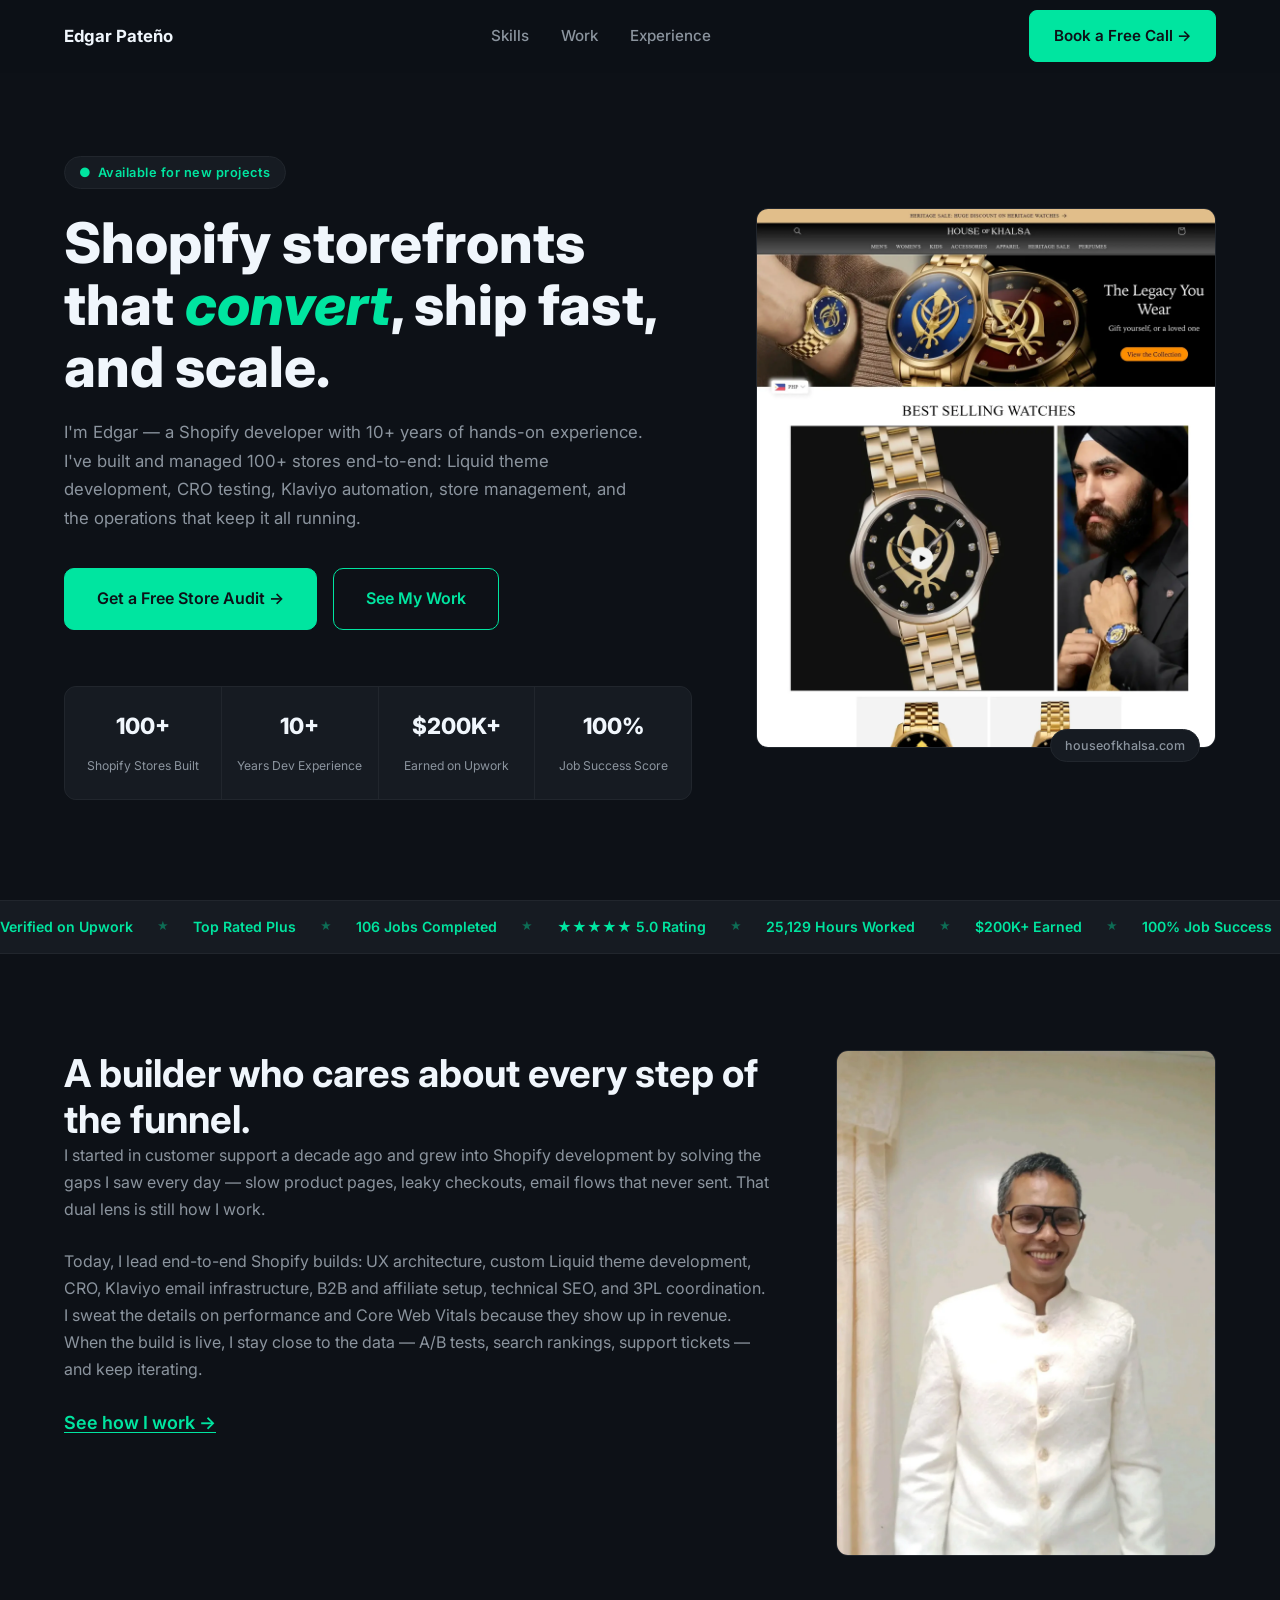
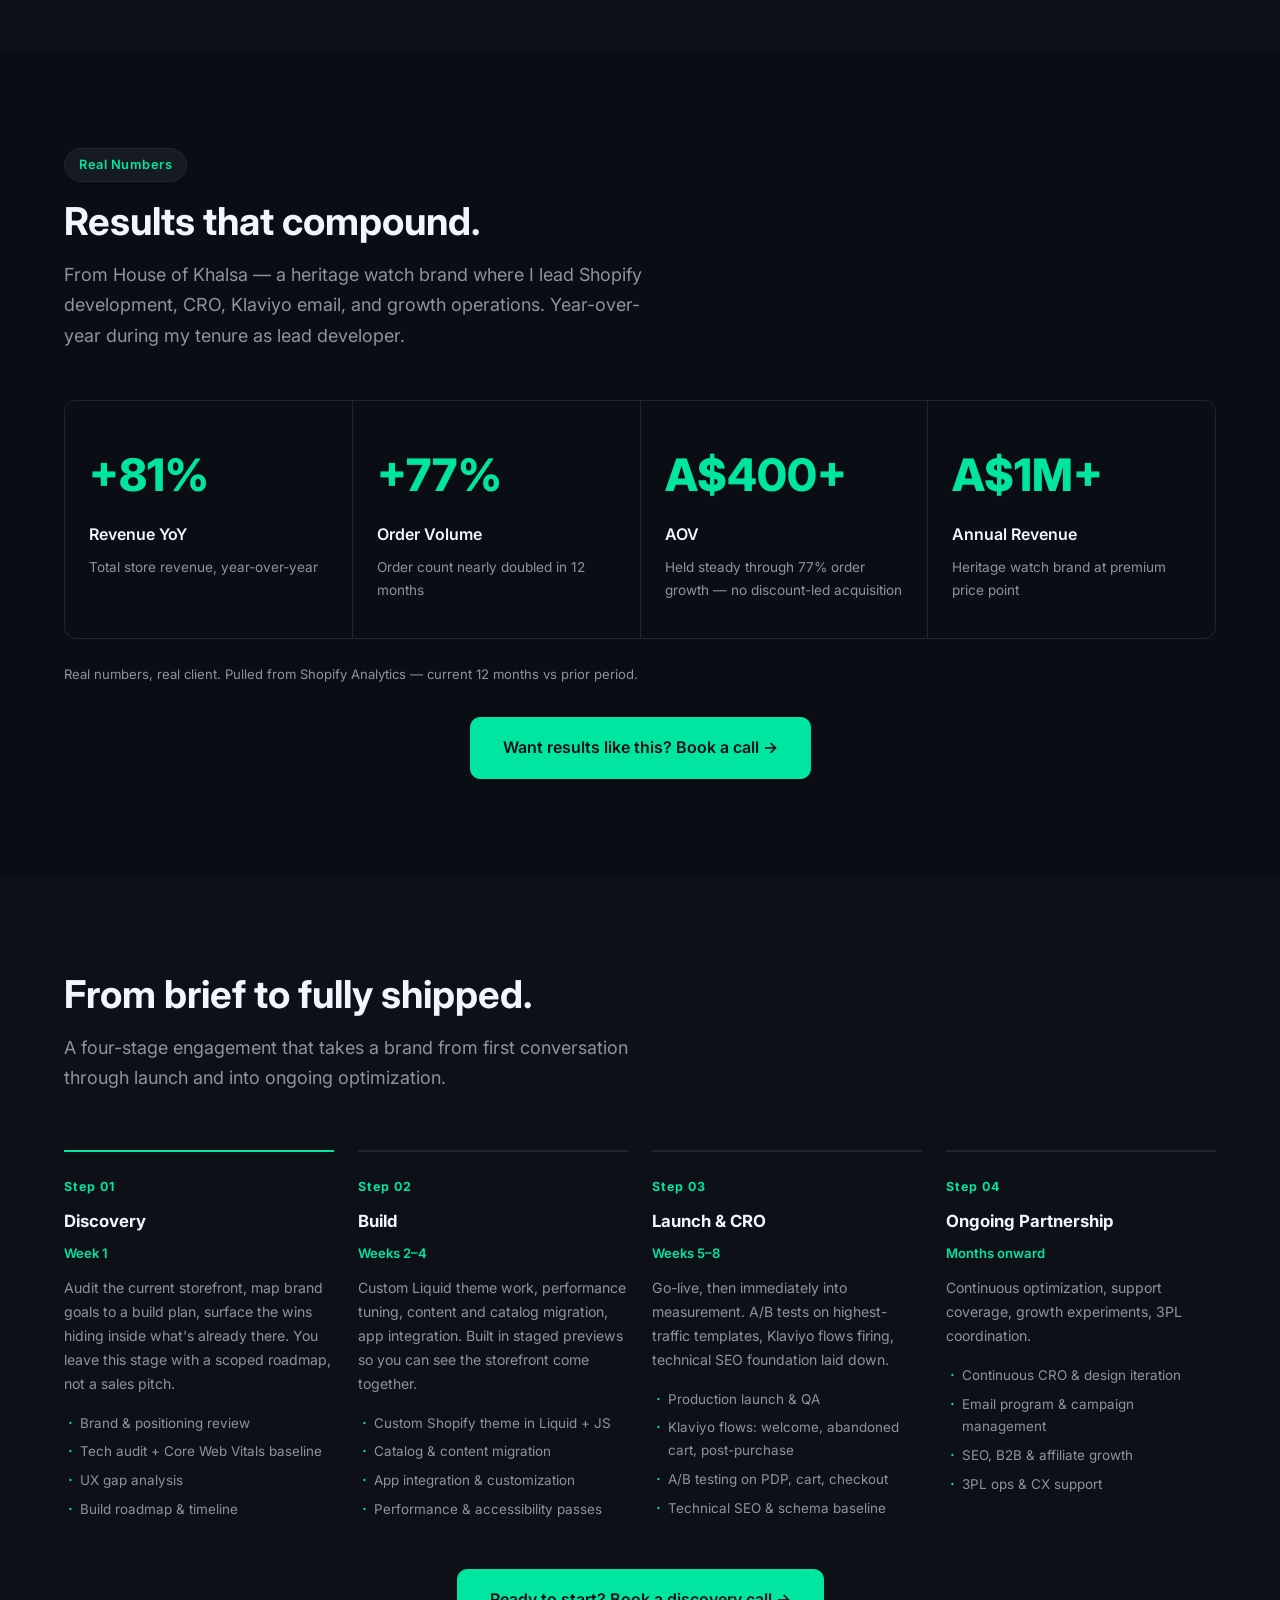
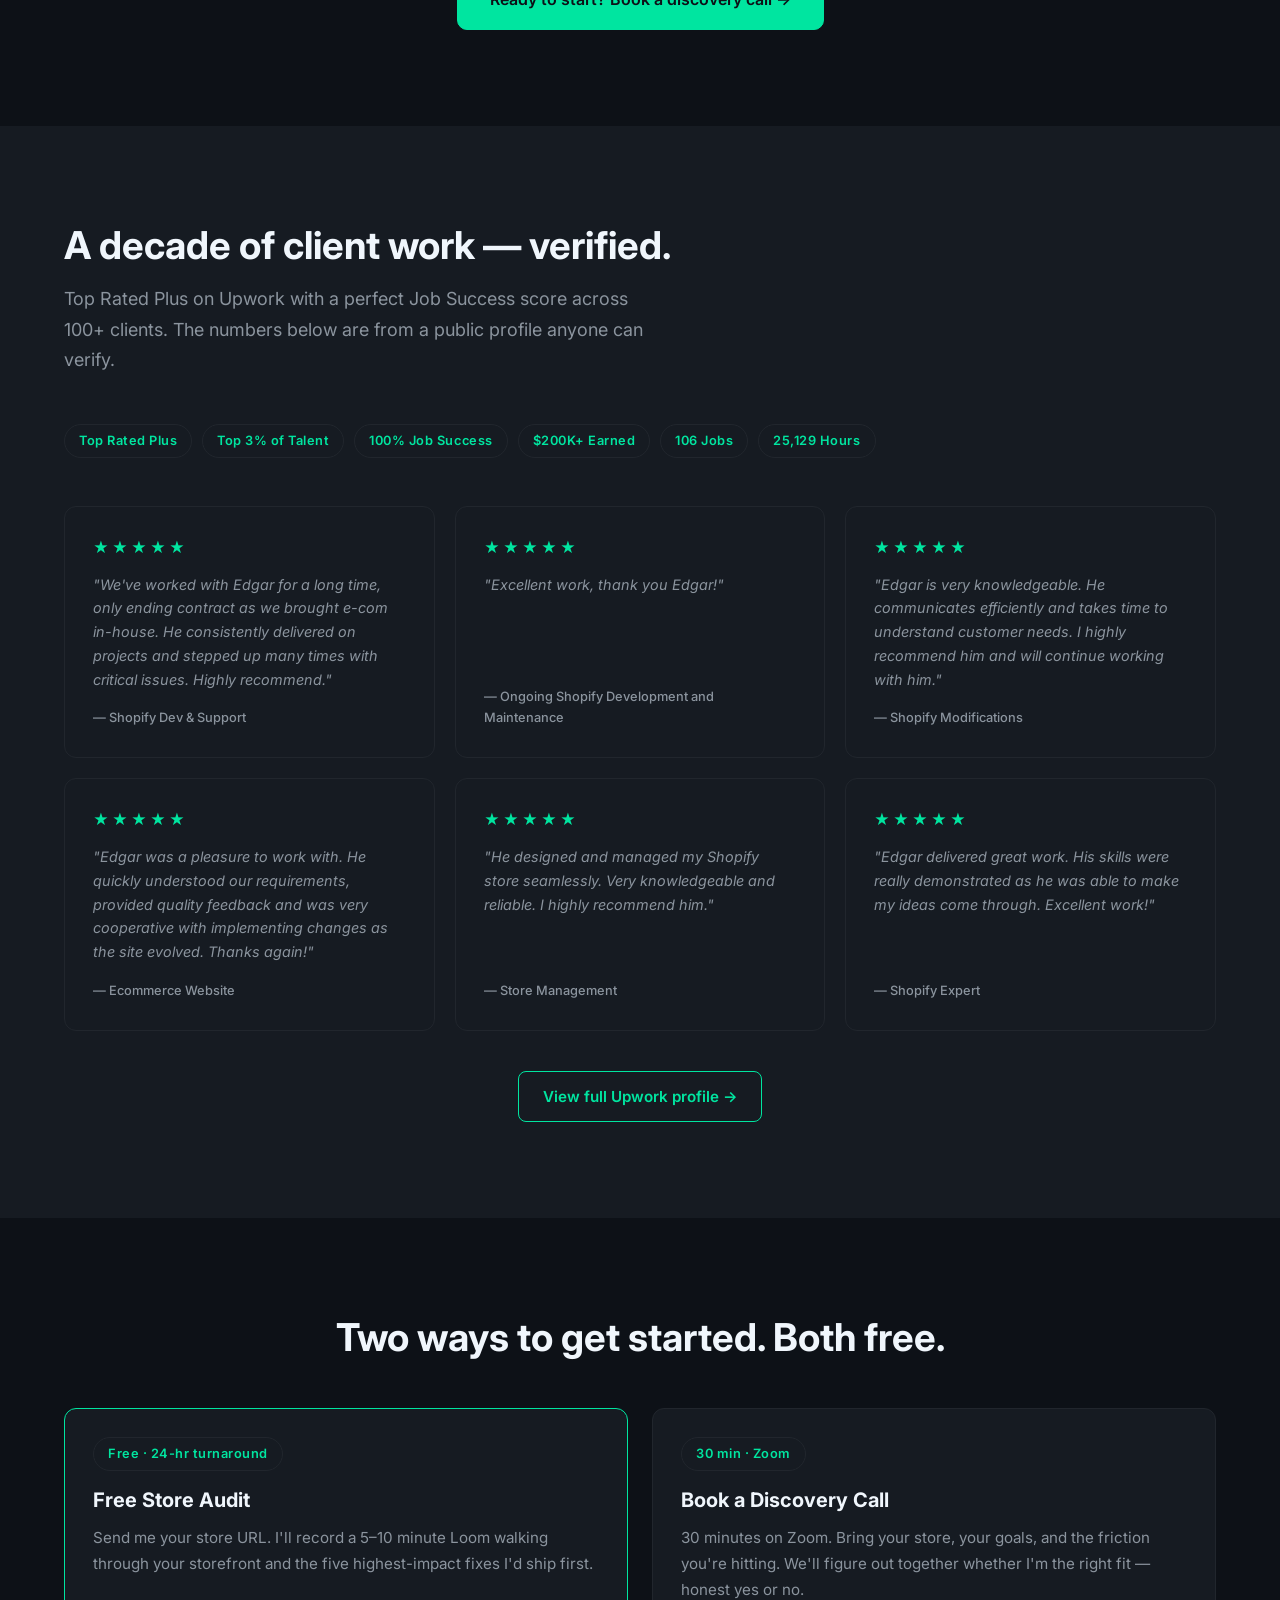
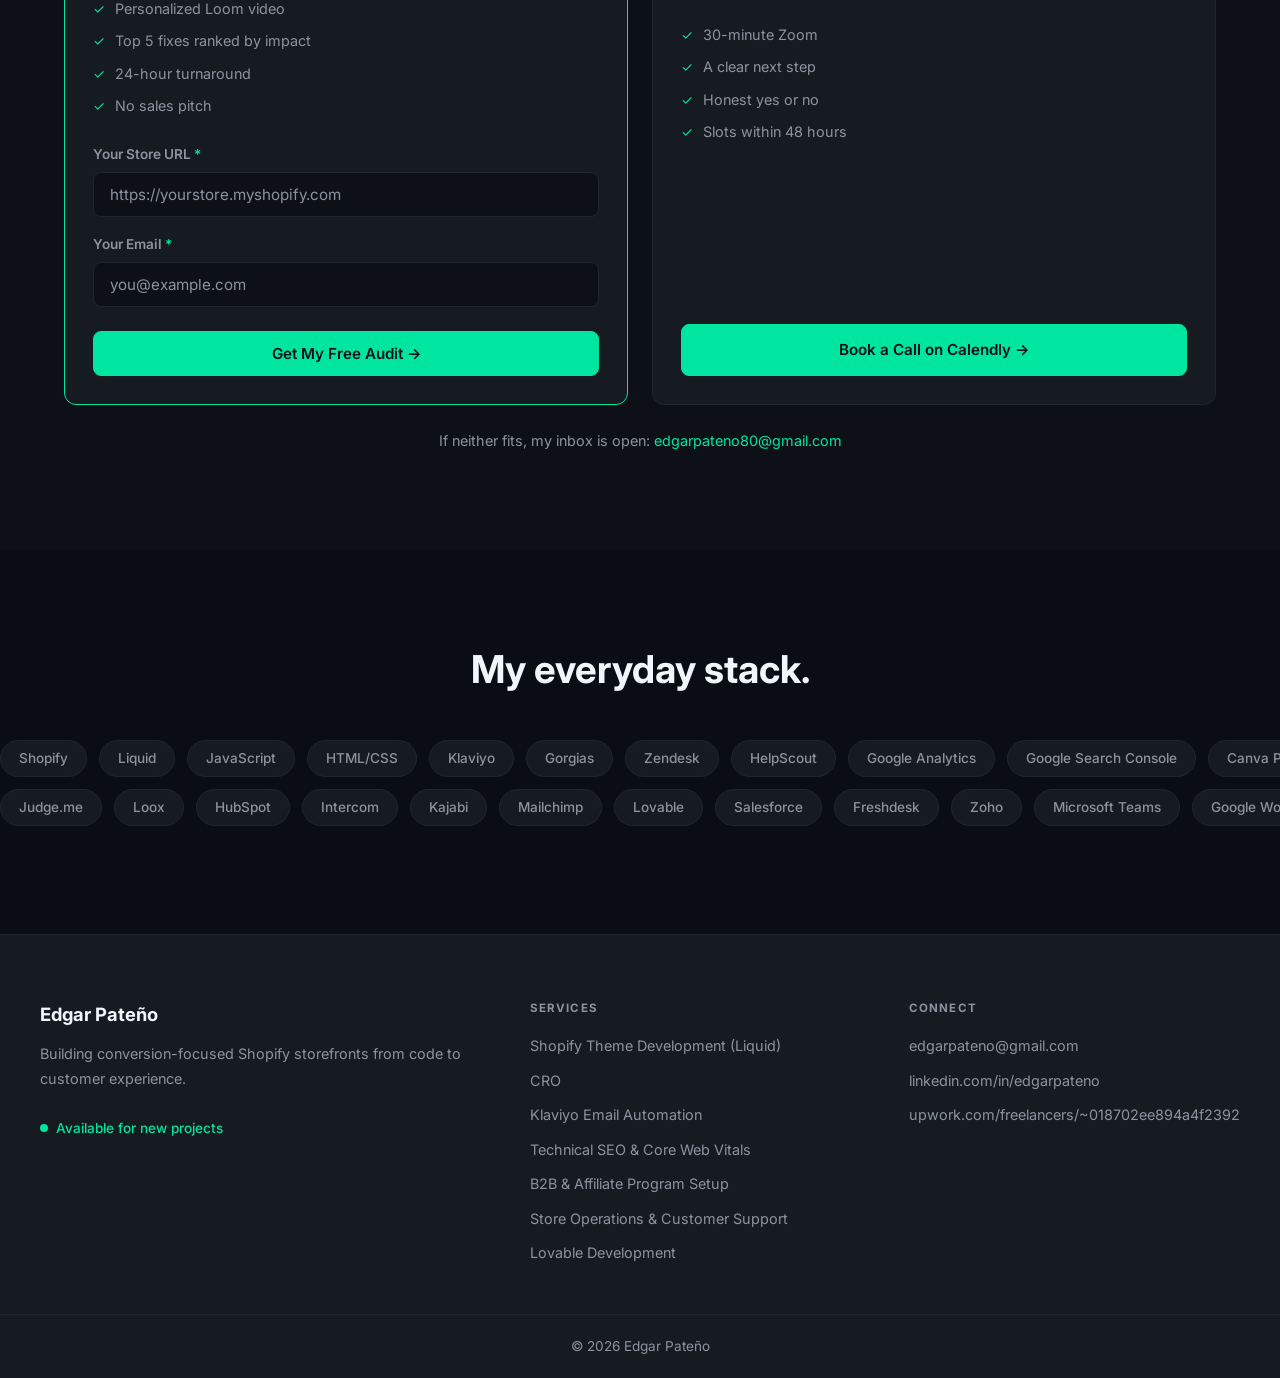
==== index.html @ 5e1008c8 "Add favicon, marquee proof strip, and mobile hero image fix - Favicon: EP monogram in accent green o" ====
<!DOCTYPE html>
<html lang="en">
<head>
  <meta charset="UTF-8">
  <meta name="viewport" content="width=device-width, initial-scale=1.0">
  <title>Edgar Pateño — Shopify Developer & eCommerce Specialist</title>
  <meta name="description" content="Shopify developer with 10+ years experience. Custom Liquid themes, CRO, Klaviyo email automation, and end-to-end store management. 100+ stores built.">
  <link rel="preconnect" href="https://fonts.googleapis.com">
  <link rel="preconnect" href="https://fonts.gstatic.com" crossorigin>
  <link rel="preconnect" href="https://edgarpateno.github.io">
  <link rel="preload" href="https://edgarpateno.github.io/images/hero-hp-browser-mockup.webp" as="image">
  <link rel="preload" href="https://fonts.googleapis.com/css2?family=Inter:wght@400;500;600;700;800&display=swap" as="style" onload="this.onload=null;this.rel='stylesheet'">
  <noscript><link rel="stylesheet" href="https://fonts.googleapis.com/css2?family=Inter:wght@400;500;600;700;800&display=swap"></noscript>
  <link rel="icon" href="favicon.svg" type="image/svg+xml">
  <link rel="stylesheet" href="style.css">
</head>
<body>

<!-- ── NAV ────────────────────────────────────────────────── -->
<header class="nav" id="nav">
  <div class="container nav__inner">
    <a href="index.html" class="nav__logo">Edgar Pateño</a>
    <nav class="nav__links" aria-label="Main navigation">
      <a href="skills.html" class="nav__link">Skills</a>
      <a href="work.html" class="nav__link">Work</a>
      <a href="experience.html" class="nav__link">Experience</a>
    </nav>
    <a href="https://calendly.com/edgarpateno" class="btn btn--primary nav__cta" target="_blank" rel="noopener">Book a Free Call →</a>
    <button class="nav__hamburger" aria-label="Toggle menu" aria-expanded="false">
      <span></span><span></span><span></span>
    </button>
  </div>
  <div class="nav__mobile" role="navigation" aria-label="Mobile navigation">
    <a href="skills.html" class="nav__link">Skills</a>
    <a href="work.html" class="nav__link">Work</a>
    <a href="experience.html" class="nav__link">Experience</a>
    <a href="https://calendly.com/edgarpateno" class="btn btn--primary" target="_blank" rel="noopener">Book a Free Call →</a>
  </div>
</header>

<!-- ── HERO ───────────────────────────────────────────────── -->
<section class="hero">
  <div class="container">
    <div class="hero__inner">
      <div class="hero__text">
        <div class="hero__badge fi">
          <span class="pill"><span class="pill__dot">●</span> Available for new projects</span>
        </div>
        <h1 class="hero__title fi fi-d1">
          Shopify storefronts that <em>convert</em>, ship fast, and scale.
        </h1>
        <p class="hero__sub fi fi-d2">
          I'm Edgar — a Shopify developer with 10+ years of hands-on experience. I've built and managed 100+ stores end-to-end: Liquid theme development, CRO testing, Klaviyo automation, store management, and the operations that keep it all running.
        </p>
        <div class="hero__actions fi fi-d3">
          <a href="#audit" class="btn btn--primary btn--lg">Get a Free Store Audit →</a>
          <a href="work.html" class="btn btn--secondary btn--lg">See My Work</a>
        </div>
        <div class="hero__stats fi fi-d4">
          <div class="hero__stat">
            <span class="hero__stat-num">100+</span>
            <span class="hero__stat-label">Shopify Stores Built</span>
          </div>
          <div class="hero__stat">
            <span class="hero__stat-num">10+</span>
            <span class="hero__stat-label">Years Dev Experience</span>
          </div>
          <div class="hero__stat">
            <span class="hero__stat-num">$200K+</span>
            <span class="hero__stat-label">Earned on Upwork</span>
          </div>
          <div class="hero__stat">
            <span class="hero__stat-num">100%</span>
            <span class="hero__stat-label">Job Success Score</span>
          </div>
        </div>
      </div>
      <div class="hero__visual" aria-hidden="true">
        <img
          src="https://edgarpateno.github.io/images/hero-hp-browser-mockup.webp"
          alt="Shopify storefront browser mockup"
          class="hero__mockup"
          fetchpriority="high"
          width="460"
          height="320"
        >
        <div class="hero__caption">houseofkhalsa.com</div>
      </div>
    </div>
  </div>
</section>

<!-- ── SOCIAL PROOF STRIP ─────────────────────────────────── -->
<div class="proof-strip">
  <div class="proof-strip__track-wrap">
    <div class="proof-strip__track">
      <span>Verified on Upwork</span><span class="proof-strip__dot">★</span>
      <span>Top Rated Plus</span><span class="proof-strip__dot">★</span>
      <span>106 Jobs Completed</span><span class="proof-strip__dot">★</span>
      <span>★★★★★ 5.0 Rating</span><span class="proof-strip__dot">★</span>
      <span>25,129 Hours Worked</span><span class="proof-strip__dot">★</span>
      <span>$200K+ Earned</span><span class="proof-strip__dot">★</span>
      <span>100% Job Success</span><span class="proof-strip__dot">★</span>
      <span>Verified on Upwork</span><span class="proof-strip__dot">★</span>
      <span>Top Rated Plus</span><span class="proof-strip__dot">★</span>
      <span>106 Jobs Completed</span><span class="proof-strip__dot">★</span>
      <span>★★★★★ 5.0 Rating</span><span class="proof-strip__dot">★</span>
      <span>25,129 Hours Worked</span><span class="proof-strip__dot">★</span>
      <span>$200K+ Earned</span><span class="proof-strip__dot">★</span>
      <span>100% Job Success</span><span class="proof-strip__dot">★</span>
    </div>
  </div>
</div>

<!-- ── ABOUT ───────────────────────────────────────────────── -->
<section class="section" id="about">
  <div class="container">
    <div class="about__inner">
      <div>
        <h2 class="fi">A builder who cares about every step of the funnel.</h2>
        <p class="about__body fi fi-d1">
          I started in customer support a decade ago and grew into Shopify development by solving the gaps I saw every day — slow product pages, leaky checkouts, email flows that never sent. That dual lens is still how I work.
        </p>
        <p class="about__body fi fi-d2">
          Today, I lead end-to-end Shopify builds: UX architecture, custom Liquid theme development, CRO, Klaviyo email infrastructure, B2B and affiliate setup, technical SEO, and 3PL coordination. I sweat the details on performance and Core Web Vitals because they show up in revenue. When the build is live, I stay close to the data — A/B tests, search rankings, support tickets — and keep iterating.
        </p>
        <a href="#process" class="about__link fi fi-d3">See how I work →</a>
      </div>
      <div class="fi fi-d2">
        <img
          src="https://edgarpateno.github.io/images/edgar-portrait.webp"
          alt="Edgar Pateño, Shopify developer"
          class="about__photo"
          loading="lazy"
          width="380"
          height="460"
        >
      </div>
    </div>
  </div>
</section>

<!-- ── RESULTS ─────────────────────────────────────────────── -->
<section class="section section--dark" id="results">
  <div class="container">
    <div class="results__header">
      <div class="sec-label fi"><span class="pill">Real Numbers</span></div>
      <h2 class="sec-title fi fi-d1">Results that compound.</h2>
      <p class="sec-sub fi fi-d2">
        From House of Khalsa — a heritage watch brand where I lead Shopify development, CRO, Klaviyo email, and growth operations. Year-over-year during my tenure as lead developer.
      </p>
    </div>
    <div class="results__grid fi">
      <div class="result-card">
        <span class="result-card__num">+81%</span>
        <div class="result-card__label">Revenue YoY</div>
        <div class="result-card__desc">Total store revenue, year-over-year</div>
      </div>
      <div class="result-card">
        <span class="result-card__num">+77%</span>
        <div class="result-card__label">Order Volume</div>
        <div class="result-card__desc">Order count nearly doubled in 12 months</div>
      </div>
      <div class="result-card">
        <span class="result-card__num">A$400+</span>
        <div class="result-card__label">AOV</div>
        <div class="result-card__desc">Held steady through 77% order growth — no discount-led acquisition</div>
      </div>
      <div class="result-card">
        <span class="result-card__num">A$1M+</span>
        <div class="result-card__label">Annual Revenue</div>
        <div class="result-card__desc">Heritage watch brand at premium price point</div>
      </div>
    </div>
    <p class="results__fine fi">Real numbers, real client. Pulled from Shopify Analytics — current 12 months vs prior period.</p>
    <div class="fi" style="text-align:center">
      <a href="https://calendly.com/edgarpateno" class="btn btn--primary btn--lg" target="_blank" rel="noopener">Want results like this? Book a call →</a>
    </div>
  </div>
</section>

<!-- ── PROCESS ─────────────────────────────────────────────── -->
<section class="section" id="process">
  <div class="container">
    <div style="margin-bottom:56px">
      <h2 class="fi">From brief to fully shipped.</h2>
      <p class="sec-sub fi fi-d1" style="margin-top:16px">
        A four-stage engagement that takes a brand from first conversation through launch and into ongoing optimization.
      </p>
    </div>
    <div class="process__grid fi">
      <div class="process-step">
        <span class="process-step__num">Step 01</span>
        <div class="process-step__title">Discovery</div>
        <span class="process-step__when">Week 1</span>
        <p class="process-step__body">
          Audit the current storefront, map brand goals to a build plan, surface the wins hiding inside what's already there. You leave this stage with a scoped roadmap, not a sales pitch.
        </p>
        <ul class="process-step__list">
          <li>Brand &amp; positioning review</li>
          <li>Tech audit + Core Web Vitals baseline</li>
          <li>UX gap analysis</li>
          <li>Build roadmap &amp; timeline</li>
        </ul>
      </div>
      <div class="process-step">
        <span class="process-step__num">Step 02</span>
        <div class="process-step__title">Build</div>
        <span class="process-step__when">Weeks 2–4</span>
        <p class="process-step__body">
          Custom Liquid theme work, performance tuning, content and catalog migration, app integration. Built in staged previews so you can see the storefront come together.
        </p>
        <ul class="process-step__list">
          <li>Custom Shopify theme in Liquid + JS</li>
          <li>Catalog &amp; content migration</li>
          <li>App integration &amp; customization</li>
          <li>Performance &amp; accessibility passes</li>
        </ul>
      </div>
      <div class="process-step">
        <span class="process-step__num">Step 03</span>
        <div class="process-step__title">Launch &amp; CRO</div>
        <span class="process-step__when">Weeks 5–8</span>
        <p class="process-step__body">
          Go-live, then immediately into measurement. A/B tests on highest-traffic templates, Klaviyo flows firing, technical SEO foundation laid down.
        </p>
        <ul class="process-step__list">
          <li>Production launch &amp; QA</li>
          <li>Klaviyo flows: welcome, abandoned cart, post-purchase</li>
          <li>A/B testing on PDP, cart, checkout</li>
          <li>Technical SEO &amp; schema baseline</li>
        </ul>
      </div>
      <div class="process-step">
        <span class="process-step__num">Step 04</span>
        <div class="process-step__title">Ongoing Partnership</div>
        <span class="process-step__when">Months onward</span>
        <p class="process-step__body">
          Continuous optimization, support coverage, growth experiments, 3PL coordination.
        </p>
        <ul class="process-step__list">
          <li>Continuous CRO &amp; design iteration</li>
          <li>Email program &amp; campaign management</li>
          <li>SEO, B2B &amp; affiliate growth</li>
          <li>3PL ops &amp; CX support</li>
        </ul>
      </div>
    </div>
    <div class="fi" style="text-align:center">
      <a href="https://calendly.com/edgarpateno" class="btn btn--primary btn--lg" target="_blank" rel="noopener">Ready to start? Book a discovery call →</a>
    </div>
  </div>
</section>

<!-- ── UPWORK TRUST ────────────────────────────────────────── -->
<section class="section section--surface" id="trust">
  <div class="container">
    <div style="margin-bottom:48px">
      <h2 class="fi">A decade of client work — verified.</h2>
      <p class="sec-sub fi fi-d1" style="margin-top:16px">
        Top Rated Plus on Upwork with a perfect Job Success score across 100+ clients. The numbers below are from a public profile anyone can verify.
      </p>
    </div>
    <div class="trust__pills fi">
      <span class="pill">Top Rated Plus</span>
      <span class="pill">Top 3% of Talent</span>
      <span class="pill">100% Job Success</span>
      <span class="pill">$200K+ Earned</span>
      <span class="pill">106 Jobs</span>
      <span class="pill">25,129 Hours</span>
    </div>
    <div class="testimonials__grid">
      <div class="card testimonial fi">
        <div class="testimonial__stars">★★★★★</div>
        <p class="testimonial__text">"We've worked with Edgar for a long time, only ending contract as we brought e-com in-house. He consistently delivered on projects and stepped up many times with critical issues. Highly recommend."</p>
        <div class="testimonial__source">— Shopify Dev &amp; Support</div>
      </div>
      <div class="card testimonial fi fi-d1">
        <div class="testimonial__stars">★★★★★</div>
        <p class="testimonial__text">"Excellent work, thank you Edgar!"</p>
        <div class="testimonial__source">— Ongoing Shopify Development and Maintenance</div>
      </div>
      <div class="card testimonial fi fi-d2">
        <div class="testimonial__stars">★★★★★</div>
        <p class="testimonial__text">"Edgar is very knowledgeable. He communicates efficiently and takes time to understand customer needs. I highly recommend him and will continue working with him."</p>
        <div class="testimonial__source">— Shopify Modifications</div>
      </div>
      <div class="card testimonial fi fi-d1">
        <div class="testimonial__stars">★★★★★</div>
        <p class="testimonial__text">"Edgar was a pleasure to work with. He quickly understood our requirements, provided quality feedback and was very cooperative with implementing changes as the site evolved. Thanks again!"</p>
        <div class="testimonial__source">— Ecommerce Website</div>
      </div>
      <div class="card testimonial fi fi-d2">
        <div class="testimonial__stars">★★★★★</div>
        <p class="testimonial__text">"He designed and managed my Shopify store seamlessly. Very knowledgeable and reliable. I highly recommend him."</p>
        <div class="testimonial__source">— Store Management</div>
      </div>
      <div class="card testimonial fi fi-d3">
        <div class="testimonial__stars">★★★★★</div>
        <p class="testimonial__text">"Edgar delivered great work. His skills were really demonstrated as he was able to make my ideas come through. Excellent work!"</p>
        <div class="testimonial__source">— Shopify Expert</div>
      </div>
    </div>
    <div class="fi" style="text-align:center">
      <a href="https://www.upwork.com/freelancers/~018702ee894a4f2392" class="btn btn--secondary" target="_blank" rel="noopener">View full Upwork profile →</a>
    </div>
  </div>
</section>

<!-- ── CTA SPLIT ───────────────────────────────────────────── -->
<section class="section" id="audit">
  <div class="container">
    <div style="margin-bottom:48px;text-align:center">
      <h2 class="fi">Two ways to get started. Both free.</h2>
    </div>
    <div class="cta-split__grid">
      <!-- Audit Form Card -->
      <div class="card cta-card cta-card--accent fi">
        <div class="cta-card__badge">
          <span class="pill">Free · 24-hr turnaround</span>
        </div>
        <h3 class="cta-card__title">Free Store Audit</h3>
        <p class="cta-card__body">
          Send me your store URL. I'll record a 5–10 minute Loom walking through your storefront and the five highest-impact fixes I'd ship first.
        </p>
        <ul class="cta-card__bullets">
          <li>Personalized Loom video</li>
          <li>Top 5 fixes ranked by impact</li>
          <li>24-hour turnaround</li>
          <li>No sales pitch</li>
        </ul>
        <div class="form-wrapper">
          <form data-validate novalidate data-success="audit-success">
            <input name="website" tabindex="-1" autocomplete="off" style="display:none" aria-hidden="true">
            <div class="form__group">
              <label for="audit-url" class="form__label form__label--req">Your Store URL</label>
              <input type="url" id="audit-url" name="store_url" class="form__input" placeholder="https://yourstore.myshopify.com" required>
              <div class="form__error-msg">Please enter your store URL.</div>
            </div>
            <div class="form__group">
              <label for="audit-email" class="form__label form__label--req">Your Email</label>
              <input type="email" id="audit-email" name="email" class="form__input" placeholder="you@example.com" required>
              <div class="form__error-msg">Please enter a valid email.</div>
            </div>
            <button type="submit" class="btn btn--primary btn--full" style="margin-top:8px">Get My Free Audit →</button>
          </form>
          <div class="form__success" id="audit-success">
            <h3>Audit request received!</h3>
            <p>I'll review your store and send a Loom within 24 hours.</p>
          </div>
        </div>
      </div>
      <!-- Calendar Card -->
      <div class="card cta-card fi fi-d1">
        <div class="cta-card__badge">
          <span class="pill">30 min · Zoom</span>
        </div>
        <h3 class="cta-card__title">Book a Discovery Call</h3>
        <p class="cta-card__body">
          30 minutes on Zoom. Bring your store, your goals, and the friction you're hitting. We'll figure out together whether I'm the right fit — honest yes or no.
        </p>
        <ul class="cta-card__bullets">
          <li>30-minute Zoom</li>
          <li>A clear next step</li>
          <li>Honest yes or no</li>
          <li>Slots within 48 hours</li>
        </ul>
        <a href="https://calendly.com/edgarpateno" class="btn btn--primary btn--full" target="_blank" rel="noopener">Book a Call on Calendly →</a>
      </div>
    </div>
    <p class="cta-split__below fi" style="margin-top:24px">
      If neither fits, my inbox is open: <a href="mailto:edgarpateno80@gmail.com">edgarpateno80@gmail.com</a>
    </p>
  </div>
</section>

<!-- ── TECH STACK ──────────────────────────────────────────── -->
<section class="section section--dark">
  <div class="container" style="margin-bottom:48px">
    <h2 class="fi" style="text-align:center">My everyday stack.</h2>
  </div>
  <div class="marquee" aria-label="Technology stack">
    <div class="marquee__row">
      <div class="marquee__track" aria-hidden="true">
        <span class="mpill">Shopify</span>
        <span class="mpill">Liquid</span>
        <span class="mpill">JavaScript</span>
        <span class="mpill">HTML/CSS</span>
        <span class="mpill">Klaviyo</span>
        <span class="mpill">Gorgias</span>
        <span class="mpill">Zendesk</span>
        <span class="mpill">HelpScout</span>
        <span class="mpill">Google Analytics</span>
        <span class="mpill">Google Search Console</span>
        <span class="mpill">Canva Pro</span>
        <span class="mpill">Okendo</span>
        <!-- duplicate for seamless loop -->
        <span class="mpill">Shopify</span>
        <span class="mpill">Liquid</span>
        <span class="mpill">JavaScript</span>
        <span class="mpill">HTML/CSS</span>
        <span class="mpill">Klaviyo</span>
        <span class="mpill">Gorgias</span>
        <span class="mpill">Zendesk</span>
        <span class="mpill">HelpScout</span>
        <span class="mpill">Google Analytics</span>
        <span class="mpill">Google Search Console</span>
        <span class="mpill">Canva Pro</span>
        <span class="mpill">Okendo</span>
      </div>
    </div>
    <div class="marquee__row">
      <div class="marquee__track marquee__track--rev" aria-hidden="true">
        <span class="mpill">Judge.me</span>
        <span class="mpill">Loox</span>
        <span class="mpill">HubSpot</span>
        <span class="mpill">Intercom</span>
        <span class="mpill">Kajabi</span>
        <span class="mpill">Mailchimp</span>
        <span class="mpill">Lovable</span>
        <span class="mpill">Salesforce</span>
        <span class="mpill">Freshdesk</span>
        <span class="mpill">Zoho</span>
        <span class="mpill">Microsoft Teams</span>
        <span class="mpill">Google Workspace</span>
        <!-- duplicate for seamless loop -->
        <span class="mpill">Judge.me</span>
        <span class="mpill">Loox</span>
        <span class="mpill">HubSpot</span>
        <span class="mpill">Intercom</span>
        <span class="mpill">Kajabi</span>
        <span class="mpill">Mailchimp</span>
        <span class="mpill">Lovable</span>
        <span class="mpill">Salesforce</span>
        <span class="mpill">Freshdesk</span>
        <span class="mpill">Zoho</span>
        <span class="mpill">Microsoft Teams</span>
        <span class="mpill">Google Workspace</span>
      </div>
    </div>
  </div>
</section>

<!-- ── FOOTER ──────────────────────────────────────────────── -->
<footer class="footer">
  <div class="container footer__main">
    <div class="footer__grid">
      <div>
        <div class="footer__logo">Edgar Pateño</div>
        <p class="footer__tagline">Building conversion-focused Shopify storefronts from code to customer experience.</p>
        <div class="footer__avail">
          <span class="footer__avail-dot"></span>
          Available for new projects
        </div>
      </div>
      <div>
        <div class="footer__col-title">Services</div>
        <ul class="footer__list">
          <li>Shopify Theme Development (Liquid)</li>
          <li>CRO</li>
          <li>Klaviyo Email Automation</li>
          <li>Technical SEO &amp; Core Web Vitals</li>
          <li>B2B &amp; Affiliate Program Setup</li>
          <li>Store Operations &amp; Customer Support</li>
          <li>Lovable Development</li>
        </ul>
      </div>
      <div>
        <div class="footer__col-title">Connect</div>
        <ul class="footer__list">
          <li><a href="mailto:edgarpateno@gmail.com">edgarpateno@gmail.com</a></li>
          <li><a href="https://linkedin.com/in/edgarpateno" target="_blank" rel="noopener">linkedin.com/in/edgarpateno</a></li>
          <li><a href="https://www.upwork.com/freelancers/~018702ee894a4f2392" target="_blank" rel="noopener">upwork.com/freelancers/~018702ee894a4f2392</a></li>
        </ul>
      </div>
    </div>
  </div>
  <div class="footer__bottom">
    <div class="container">© 2026 Edgar Pateño</div>
  </div>
</footer>

<script src="nav.js"></script>
</body>
</html>
---- style.css ----
/* ─── TOKENS ──────────────────────────────────────────────── */
:root {
  --bg:      #0d1117;
  --surface: #161b22;
  --border:  #21262d;
  --accent:  #00e5a0;
  --text:    #f0f6fc;
  --muted:   #8b949e;
  --radius:  12px;
  --max-w:   1200px;
  --nav-h:   72px;
  --sec-y:   96px;
}

/* ─── REDUCED MOTION ──────────────────────────────────────── */
@media (prefers-reduced-motion: reduce) {
  *, *::before, *::after {
    animation-duration: .01ms !important;
    transition-duration: .01ms !important;
    scroll-behavior: auto !important;
  }
}

/* ─── RESET ──────────────────────────────────────────────── */
*, *::before, *::after { box-sizing: border-box; margin: 0; padding: 0; }
html { scroll-behavior: smooth; -webkit-text-size-adjust: 100%; }
img, video { display: block; max-width: 100%; height: auto; }
a { color: inherit; text-decoration: none; }
button { font-family: inherit; cursor: pointer; }
ul, ol { list-style: none; }
input, textarea, select { font-family: inherit; }

/* ─── BASE ───────────────────────────────────────────────── */
body {
  font-family: 'Inter', system-ui, sans-serif;
  background: var(--bg);
  color: var(--text);
  font-size: 18px;
  line-height: 1.7;
  -webkit-font-smoothing: antialiased;
}

/* ─── CONTAINER ──────────────────────────────────────────── */
.container {
  width: 100%;
  max-width: var(--max-w);
  margin-inline: auto;
  padding-inline: 24px;
}

/* ─── TYPOGRAPHY ─────────────────────────────────────────── */
h1 { font-size: clamp(2.1rem, 5.5vw, 3.5rem); font-weight: 800; line-height: 1.1; }
h2 { font-size: clamp(1.55rem, 3.5vw, 2.4rem); font-weight: 700; line-height: 1.2; }
h3 { font-size: 1.2rem; font-weight: 600; line-height: 1.3; }
em { font-style: italic; color: var(--accent); }

/* ─── PILL ───────────────────────────────────────────────── */
.pill {
  display: inline-flex;
  align-items: center;
  gap: 6px;
  padding: 5px 14px;
  font-size: .8rem;
  font-weight: 600;
  letter-spacing: .04em;
  color: var(--accent);
  background: var(--surface);
  border: 1px solid var(--border);
  border-radius: 100px;
}

/* ─── BUTTONS ────────────────────────────────────────────── */
.btn {
  display: inline-flex;
  align-items: center;
  justify-content: center;
  gap: 6px;
  padding: 12px 24px;
  font-size: .95rem;
  font-weight: 600;
  font-family: inherit;
  border-radius: 8px;
  border: 1.5px solid transparent;
  cursor: pointer;
  text-decoration: none;
  transition: all .2s ease;
  white-space: nowrap;
}
.btn--primary {
  background: var(--accent);
  color: #0d1117;
  border-color: var(--accent);
}
.btn--primary:hover {
  filter: brightness(1.08);
  transform: translateY(-1px);
  box-shadow: 0 6px 20px rgba(0,229,160,.25);
}
.btn--primary:focus-visible {
  outline: 2px solid var(--accent);
  outline-offset: 3px;
}
.btn--secondary {
  background: transparent;
  color: var(--accent);
  border-color: var(--accent);
}
.btn--secondary:hover {
  background: rgba(0,229,160,.1);
  transform: translateY(-1px);
}
.btn--secondary:focus-visible {
  outline: 2px solid var(--accent);
  outline-offset: 3px;
}
.btn--lg { padding: 16px 32px; font-size: 1rem; border-radius: 10px; }
.btn--full { width: 100%; }

/* ─── CARD ───────────────────────────────────────────────── */
.card {
  background: var(--surface);
  border: 1px solid var(--border);
  border-radius: var(--radius);
  padding: 28px;
  transition: box-shadow .25s, transform .25s;
}
.card:hover {
  box-shadow: 0 8px 40px rgba(0,0,0,.45);
  transform: translateY(-2px);
}

/* ─── SECTION ────────────────────────────────────────────── */
.section { padding: var(--sec-y) 0; }
.section--dark { background: #0a0e14; }
.section--surface { background: var(--surface); }
.sec-label  { margin-bottom: 16px; }
.sec-title  { margin-bottom: 16px; }
.sec-sub    { color: var(--muted); max-width: 600px; }

/* ─── FADE IN ────────────────────────────────────────────── */
.fi {
  opacity: 0;
  transform: translateY(28px);
  transition: opacity .65s ease, transform .65s ease;
}
.fi.vis { opacity: 1; transform: translateY(0); }
.fi-d1 { transition-delay: .1s; }
.fi-d2 { transition-delay: .2s; }
.fi-d3 { transition-delay: .3s; }
.fi-d4 { transition-delay: .4s; }

/* ─── NAV ────────────────────────────────────────────────── */
.nav {
  position: fixed;
  top: 0;
  inset-inline: 0;
  z-index: 900;
  background: rgba(13,17,23,.85);
  backdrop-filter: blur(16px);
  -webkit-backdrop-filter: blur(16px);
  border-bottom: 1px solid transparent;
  transition: border-color .3s, background .3s;
}
.nav.scrolled {
  background: rgba(13,17,23,.97);
  border-bottom-color: var(--border);
}
.nav__inner {
  display: flex;
  align-items: center;
  justify-content: space-between;
  height: var(--nav-h);
  transition: height .3s;
}
.nav.scrolled .nav__inner { height: 60px; }
.nav__logo {
  font-size: 1.05rem;
  font-weight: 700;
  color: var(--text);
  transition: color .2s;
  flex-shrink: 0;
}
.nav__logo:hover { color: var(--accent); }
.nav__logo:focus-visible {
  outline: 2px solid var(--accent);
  outline-offset: 3px;
  border-radius: 4px;
}
.nav__links { display: flex; gap: 32px; }
.nav__link {
  color: var(--muted);
  font-size: .95rem;
  font-weight: 500;
  transition: color .2s;
  cursor: pointer;
}
.nav__link:hover  { color: var(--text); }
.nav__link.active { color: var(--accent); }
.nav__link:focus-visible {
  outline: 2px solid var(--accent);
  outline-offset: 3px;
  border-radius: 4px;
}
.nav__hamburger {
  display: none;
  flex-direction: column;
  gap: 5px;
  background: none;
  border: none;
  padding: 8px;
  cursor: pointer;
}
.nav__hamburger:focus-visible {
  outline: 2px solid var(--accent);
  outline-offset: 3px;
  border-radius: 4px;
}
.nav__hamburger span {
  display: block;
  width: 22px;
  height: 2px;
  background: var(--text);
  border-radius: 2px;
  transition: transform .3s, opacity .3s;
}
.nav__hamburger[aria-expanded="true"] span:nth-child(1) { transform: translateY(7px) rotate(45deg); }
.nav__hamburger[aria-expanded="true"] span:nth-child(2) { opacity: 0; transform: scaleX(0); }
.nav__hamburger[aria-expanded="true"] span:nth-child(3) { transform: translateY(-7px) rotate(-45deg); }
.nav__mobile {
  display: none;
  flex-direction: column;
  gap: 4px;
  background: var(--surface);
  border-top: 1px solid var(--border);
  padding: 16px 24px 24px;
}
.nav__mobile.open { display: flex; }
.nav__mobile .nav__link {
  font-size: 1.05rem;
  padding: 10px 0;
  color: var(--text);
}
.nav__mobile .btn { margin-top: 8px; }

/* ─── FOOTER ─────────────────────────────────────────────── */
.footer { background: var(--surface); border-top: 1px solid var(--border); }
.footer__main { padding: 64px 0 48px; }
.footer__grid {
  display: grid;
  grid-template-columns: 2fr 1.5fr 1.5fr;
  gap: 48px;
}
.footer__logo    { font-size: 1.15rem; font-weight: 700; margin-bottom: 12px; }
.footer__tagline { font-size: .9rem; color: var(--muted); margin-bottom: 20px; }
.footer__avail {
  display: inline-flex;
  align-items: center;
  gap: 8px;
  font-size: .85rem;
  color: var(--accent);
  font-weight: 500;
}
.footer__avail-dot {
  width: 8px;
  height: 8px;
  background: var(--accent);
  border-radius: 50%;
  animation: pulse 2s infinite;
  flex-shrink: 0;
}
.footer__col-title {
  font-size: .72rem;
  font-weight: 700;
  letter-spacing: .1em;
  text-transform: uppercase;
  color: var(--muted);
  margin-bottom: 16px;
}
.footer__list { display: flex; flex-direction: column; gap: 10px; }
.footer__list li,
.footer__list a { font-size: .9rem; color: var(--muted); }
.footer__list a:hover { color: var(--accent); }
.footer__list a:focus-visible {
  outline: 2px solid var(--accent);
  outline-offset: 2px;
  border-radius: 2px;
}
.footer__bottom {
  border-top: 1px solid var(--border);
  padding: 20px 0;
  text-align: center;
  font-size: .85rem;
  color: var(--muted);
}

@keyframes pulse {
  0%, 100% { opacity: 1; }
  50%       { opacity: .4; }
}

/* ─── HERO (index) ───────────────────────────────────────── */
.hero {
  padding-top: calc(var(--nav-h) + 80px);
  padding-bottom: 96px;
  min-height: 100svh;
  display: flex;
  align-items: center;
}
.hero__inner {
  display: grid;
  grid-template-columns: 1fr 460px;
  gap: 64px;
  align-items: center;
}
.hero__badge   { margin-bottom: 24px; }
.hero__badge .pill__dot {
  animation: pulse 2.4s ease-in-out infinite;
}
.hero__title   { margin-bottom: 20px; }
.hero__sub {
  color: var(--muted);
  font-size: 1.05rem;
  margin-bottom: 36px;
  max-width: 580px;
}
.hero__actions {
  display: flex;
  gap: 16px;
  flex-wrap: wrap;
  margin-bottom: 56px;
}
.hero__stats {
  display: grid;
  grid-template-columns: repeat(4,1fr);
  gap: 1px;
  background: var(--border);
  border: 1px solid var(--border);
  border-radius: var(--radius);
  overflow: hidden;
}
.hero__stat { background: var(--surface); padding: 20px 12px; text-align: center; }
.hero__stat-num {
  display: block;
  font-size: 1.4rem;
  font-weight: 800;
  color: var(--text);
  margin-bottom: 4px;
}
.hero__stat-label { font-size: .76rem; color: var(--muted); }
.hero__visual { position: relative; }
.hero__mockup {
  width: 100%;
  max-height: 540px;
  object-fit: cover;
  object-position: top;
  border-radius: var(--radius);
  border: 1px solid var(--border);
  transition: object-position 15s cubic-bezier(0.25, 0.46, 0.45, 0.94);
}
.hero__visual:hover .hero__mockup {
  object-position: center bottom;
}
.hero__caption {
  position: absolute;
  bottom: -14px;
  right: 16px;
  background: var(--surface);
  border: 1px solid var(--border);
  border-radius: 100px;
  padding: 5px 14px;
  font-size: .78rem;
  font-weight: 500;
  color: var(--muted);
}

/* ─── HERO (inner pages) ─────────────────────────────────── */
.hero--inner {
  min-height: auto;
  padding-top: calc(var(--nav-h) + 64px);
  padding-bottom: 64px;
}

/* ─── SOCIAL PROOF STRIP ──────────────────────────────────── */
.proof-strip {
  background: var(--surface);
  border-top: 1px solid var(--border);
  border-bottom: 1px solid var(--border);
  padding: 14px 0;
  overflow: hidden;
}
.proof-strip__track-wrap { overflow: hidden; }
.proof-strip__track {
  display: flex;
  align-items: center;
  gap: 24px;
  width: max-content;
  animation: marquee 28s linear infinite;
  font-size: .88rem;
  font-weight: 600;
  color: var(--accent);
  white-space: nowrap;
}
.proof-strip__dot {
  color: var(--accent);
  opacity: .4;
  font-size: .7rem;
}

/* ─── ABOUT ──────────────────────────────────────────────── */
.about__inner {
  display: grid;
  grid-template-columns: 1fr 380px;
  gap: 64px;
  align-items: start;
}
.about__body { color: var(--muted); font-size: 1rem; margin-bottom: 24px; }
.about__link {
  color: var(--accent);
  font-weight: 600;
  text-decoration: underline;
  text-underline-offset: 3px;
  transition: opacity .2s;
  cursor: pointer;
}
.about__link:hover { opacity: .8; }
.about__photo {
  width: 100%;
  border-radius: var(--radius);
  border: 1px solid var(--border);
}

/* ─── RESULTS ────────────────────────────────────────────── */
.results__header { margin-bottom: 48px; }
.results__grid {
  display: grid;
  grid-template-columns: repeat(4,1fr);
  gap: 1px;
  background: var(--border);
  border: 1px solid var(--border);
  border-radius: var(--radius);
  overflow: hidden;
  margin-bottom: 24px;
}
.result-card { background: #0a0e14; padding: 36px 24px; }
.result-card__num {
  font-size: clamp(2rem, 4vw, 2.8rem);
  font-weight: 800;
  color: var(--accent);
  margin-bottom: 8px;
  display: block;
}
.result-card__label { font-size: 1rem; font-weight: 600; margin-bottom: 8px; }
.result-card__desc  { font-size: .85rem; color: var(--muted); }
.results__fine { font-size: .82rem; color: var(--muted); margin-bottom: 32px; }

/* ─── PROCESS ────────────────────────────────────────────── */
.process__grid {
  display: grid;
  grid-template-columns: repeat(4,1fr);
  gap: 24px;
  margin-bottom: 48px;
}
.process-step {
  border-top: 2px solid var(--border);
  padding-top: 24px;
}
.process-step:first-child { border-top-color: var(--accent); }
.process-step__num {
  font-size: .78rem;
  font-weight: 700;
  color: var(--accent);
  letter-spacing: .08em;
  margin-bottom: 10px;
  display: block;
}
.process-step__title  { font-size: 1.05rem; font-weight: 700; margin-bottom: 6px; }
.process-step__when   { font-size: .82rem; color: var(--accent); font-weight: 600; margin-bottom: 12px; display: block; }
.process-step__body   { font-size: .88rem; color: var(--muted); margin-bottom: 16px; }
.process-step__list   { display: flex; flex-direction: column; gap: 6px; }
.process-step__list li {
  font-size: .84rem;
  color: var(--muted);
  padding-left: 16px;
  position: relative;
}
.process-step__list li::before {
  content: '·';
  position: absolute;
  left: 4px;
  color: var(--accent);
  font-size: 1.1rem;
  line-height: 1.3;
}

/* ─── UPWORK TRUST ───────────────────────────────────────── */
.trust__pills { display: flex; flex-wrap: wrap; gap: 10px; margin-bottom: 48px; }
.testimonials__grid {
  display: grid;
  grid-template-columns: repeat(3,1fr);
  gap: 20px;
  margin-bottom: 40px;
}
.testimonial { display: flex; flex-direction: column; }
.testimonial__stars { color: var(--accent); font-size: .95rem; margin-bottom: 12px; letter-spacing: 3px; }
.testimonial__text {
  color: var(--muted);
  font-size: .9rem;
  flex: 1;
  margin-bottom: 16px;
  font-style: italic;
  line-height: 1.65;
}
.testimonial__source { font-size: .8rem; color: var(--muted); font-weight: 500; }

/* ─── CTA SPLIT ──────────────────────────────────────────── */
.cta-split__grid {
  display: grid;
  grid-template-columns: 1fr 1fr;
  gap: 24px;
  margin-bottom: 24px;
}
.cta-card { display: flex; flex-direction: column; }
.cta-card--accent { border-color: var(--accent); }
.cta-card__badge  { margin-bottom: 16px; }
.cta-card__title  { font-size: 1.25rem; font-weight: 700; margin-bottom: 12px; }
.cta-card__body   { color: var(--muted); font-size: .95rem; margin-bottom: 20px; }
.cta-card__bullets {
  display: flex;
  flex-direction: column;
  gap: 8px;
  margin-bottom: 24px;
  flex: 1;
}
.cta-card__bullets li {
  font-size: .9rem;
  color: var(--muted);
  padding-left: 22px;
  position: relative;
}
.cta-card__bullets li::before {
  content: '✓';
  position: absolute;
  left: 0;
  color: var(--accent);
  font-size: .85rem;
  top: 1px;
}
.cta-split__below { text-align: center; font-size: .9rem; color: var(--muted); }
.cta-split__below a { color: var(--accent); }

/* ─── FORM ───────────────────────────────────────────────── */
.form__group { margin-bottom: 16px; }
.form__label {
  display: block;
  font-size: .85rem;
  font-weight: 600;
  margin-bottom: 6px;
  color: var(--muted);
}
.form__label--req::after { content: ' *'; color: var(--accent); }
.form__input,
.form__select,
.form__textarea {
  width: 100%;
  padding: 12px 16px;
  background: var(--bg);
  border: 1px solid var(--border);
  border-radius: 8px;
  color: var(--text);
  font-family: inherit;
  font-size: .95rem;
  transition: border-color .2s;
  -webkit-appearance: none;
  appearance: none;
}
.form__input:focus,
.form__select:focus,
.form__textarea:focus {
  outline: none;
  border-color: var(--accent);
}
.form__input::placeholder,
.form__textarea::placeholder { color: var(--muted); }
.form__textarea { min-height: 140px; resize: vertical; }
.form__select {
  background-image: url("data:image/svg+xml,%3Csvg xmlns='http://www.w3.org/2000/svg' width='12' height='8' viewBox='0 0 12 8' fill='none'%3E%3Cpath d='M1 1l5 5 5-5' stroke='%238b949e' stroke-width='1.5' stroke-linecap='round' stroke-linejoin='round'/%3E%3C/svg%3E");
  background-repeat: no-repeat;
  background-position: right 16px center;
  padding-right: 44px;
  cursor: pointer;
}
.form__select option { background: var(--surface); color: var(--text); }
.form__group.error .form__input,
.form__group.error .form__select,
.form__group.error .form__textarea { border-color: #f85149; }
.form__error-msg {
  font-size: .8rem;
  color: #f85149;
  margin-top: 4px;
  display: none;
}
.form__group.error .form__error-msg { display: block; }
.form__fine { font-size: .8rem; color: var(--muted); margin-top: 12px; }
.form-wrapper { position: relative; }
.form__success {
  display: none;
  text-align: center;
  padding: 48px 24px;
}
.form__success h3 { color: var(--accent); margin-bottom: 8px; font-size: 1.3rem; }
.form__success p  { color: var(--muted); }

/* ─── MARQUEE ────────────────────────────────────────────── */
.marquee { overflow: hidden; }
.marquee__row { display: flex; gap: 12px; margin-bottom: 12px; }
.marquee__track {
  display: flex;
  gap: 12px;
  animation: marquee 35s linear infinite;
  width: max-content;
}
.marquee__track--rev {
  animation-direction: reverse;
  animation-duration: 42s;
}
.marquee:hover .marquee__track { animation-play-state: paused; }
@keyframes marquee {
  from { transform: translateX(0); }
  to   { transform: translateX(-50%); }
}
.mpill {
  display: inline-flex;
  align-items: center;
  padding: 6px 18px;
  background: var(--surface);
  border: 1px solid var(--border);
  border-radius: 100px;
  font-size: .85rem;
  font-weight: 500;
  color: var(--muted);
  white-space: nowrap;
  flex-shrink: 0;
}

/* ─── SKILLS ALTERNATING ──────────────────────────────────── */
.skill-block { padding: 72px 0; border-bottom: 1px solid var(--border); }
.skill-block:last-child { border-bottom: none; }
.skill-block__inner {
  display: grid;
  grid-template-columns: 1fr 1fr;
  gap: 64px;
  align-items: center;
}
.skill-block--flip .skill-block__visual { order: 2; }
.skill-block__num {
  font-size: .78rem;
  font-weight: 700;
  color: var(--accent);
  letter-spacing: .1em;
  text-transform: uppercase;
  margin-bottom: 10px;
  display: block;
}
.skill-block__title { margin-bottom: 16px; }
.skill-block__body  { color: var(--muted); margin-bottom: 20px; font-size: .95rem; }
.skill-block__bullets { display: flex; flex-direction: column; gap: 8px; }
.skill-block__bullets li {
  padding-left: 22px;
  position: relative;
  font-size: .9rem;
  color: var(--muted);
}
.skill-block__bullets li::before {
  content: '→';
  position: absolute;
  left: 0;
  color: var(--accent);
  font-size: .8rem;
  top: 4px;
}
.skill-block__img {
  width: 100%;
  border-radius: var(--radius);
  border: 1px solid var(--border);
}

/* ─── CASE STUDIES ───────────────────────────────────────── */
.case-study { padding: 64px 0; border-bottom: 1px solid var(--border); }
.case-study:last-child { border-bottom: none; }
.case-study__meta {
  display: flex;
  align-items: center;
  gap: 12px;
  margin-bottom: 6px;
  flex-wrap: wrap;
}
.case-study__num  { font-size: .8rem; font-weight: 700; color: var(--muted); }
.case-study__role { font-size: .88rem; color: var(--muted); margin-bottom: 28px; }
.case-study__inner {
  display: grid;
  grid-template-columns: 1fr 460px;
  gap: 48px;
  align-items: start;
}
.case-study--flip .case-study__inner { grid-template-columns: 460px 1fr; }
.case-study--flip .case-study__visual { order: -1; }
.case-study__body { color: var(--muted); font-size: .95rem; margin-bottom: 20px; }
.case-study__bullets {
  display: flex;
  flex-direction: column;
  gap: 8px;
  margin-bottom: 24px;
}
.case-study__bullets li {
  padding-left: 22px;
  position: relative;
  font-size: .9rem;
  color: var(--muted);
}
.case-study__bullets li::before {
  content: '✓';
  position: absolute;
  left: 0;
  color: var(--accent);
  font-size: .85rem;
  top: 1px;
}
.case-study__links { display: flex; gap: 12px; flex-wrap: wrap; }
.case-study__img {
  width: 100%;
  border-radius: var(--radius);
  border: 1px solid var(--border);
}
.case-study__stat-grid {
  display: grid;
  grid-template-columns: repeat(2,1fr);
  gap: 1px;
  background: var(--border);
  border: 1px solid var(--border);
  border-radius: var(--radius);
  overflow: hidden;
  margin-bottom: 24px;
}
.case-study__stat-item { background: var(--surface); padding: 24px 20px; }
.case-study__stat-num {
  font-size: 1.6rem;
  font-weight: 800;
  color: var(--accent);
  display: block;
  margin-bottom: 4px;
}
.case-study__stat-label { font-size: .85rem; color: var(--muted); }

/* ─── EXPERIENCE TIMELINE ────────────────────────────────── */
.timeline { position: relative; }
.timeline::before {
  content: '';
  position: absolute;
  left: 160px;
  top: 0;
  bottom: 0;
  width: 1px;
  background: var(--border);
}
.timeline-entry {
  display: grid;
  grid-template-columns: 160px 1fr;
  gap: 32px;
  padding: 48px 0;
  border-bottom: 1px solid var(--border);
  position: relative;
}
.timeline-entry:last-child { border-bottom: none; }
.timeline-entry::after {
  content: '';
  position: absolute;
  left: calc(160px - 5px);
  top: 54px;
  width: 10px;
  height: 10px;
  background: var(--accent);
  border-radius: 50%;
  z-index: 1;
  border: 2px solid var(--bg);
}
.timeline-entry__date {
  font-size: .84rem;
  font-weight: 600;
  color: var(--accent);
  text-align: right;
  padding-right: 32px;
  padding-top: 4px;
  line-height: 1.5;
}
.timeline-entry__company { font-size: 1.1rem; font-weight: 700; margin-bottom: 4px; }
.timeline-entry__role    { font-size: .88rem; color: var(--muted); margin-bottom: 4px; }
.timeline-entry__summary { color: var(--muted); font-size: .9rem; margin-bottom: 16px; font-style: italic; }
.timeline-entry__bullets { display: flex; flex-direction: column; gap: 6px; margin-bottom: 16px; }
.timeline-entry__bullets li {
  font-size: .88rem;
  color: var(--muted);
  padding-left: 20px;
  position: relative;
}
.timeline-entry__bullets li::before {
  content: '·';
  position: absolute;
  left: 6px;
  color: var(--accent);
  font-size: 1.3rem;
  line-height: 1;
  top: 0;
}
.timeline-entry__tags { display: flex; flex-wrap: wrap; gap: 8px; }
.tag {
  display: inline-block;
  padding: 3px 12px;
  background: rgba(0,229,160,.08);
  border: 1px solid rgba(0,229,160,.2);
  border-radius: 100px;
  font-size: .75rem;
  font-weight: 600;
  color: var(--accent);
}

/* ─── FOUR PILLARS ───────────────────────────────────────── */
.pillars__grid {
  display: grid;
  grid-template-columns: 1fr 1fr;
  gap: 24px;
}
.pillar__num {
  font-size: .75rem;
  font-weight: 700;
  color: var(--accent);
  letter-spacing: .1em;
  text-transform: uppercase;
  margin-bottom: 12px;
  display: block;
}
.pillar__title { margin-bottom: 12px; }
.pillar__body  { font-size: .9rem; color: var(--muted); }

/* ─── EDUCATION ──────────────────────────────────────────── */
.edu-list { display: flex; flex-direction: column; gap: 20px; }
.edu-item { display: flex; gap: 24px; align-items: start; }
.edu-item__year {
  font-size: .85rem;
  color: var(--accent);
  font-weight: 700;
  flex-shrink: 0;
  width: 44px;
}
.edu-item__degree { font-weight: 600; margin-bottom: 4px; font-size: 1rem; }
.edu-item__school { font-size: .9rem; color: var(--muted); }

/* ─── ORIGIN STORY ───────────────────────────────────────── */
.origin { max-width: 820px; }
.origin__body { color: var(--muted); font-size: 1.05rem; }

/* ─── STATS ROW ──────────────────────────────────────────── */
.stats-row { display: flex; gap: 40px; flex-wrap: wrap; margin-top: 32px; }
.stats-row__num {
  font-size: 2rem;
  font-weight: 800;
  color: var(--accent);
  display: block;
  margin-bottom: 4px;
}
.stats-row__label { font-size: .82rem; color: var(--muted); }

/* ─── CTA CENTERED ───────────────────────────────────────── */
.cta-center { text-align: center; }
.cta-center__title { margin-bottom: 16px; }
.cta-center__body {
  color: var(--muted);
  max-width: 520px;
  margin-inline: auto;
  margin-bottom: 32px;
}

/* ─── CONTACT PAGE ───────────────────────────────────────── */
.contact__inner {
  display: grid;
  grid-template-columns: 1fr 360px;
  gap: 48px;
  align-items: start;
}
.sidebar__title { font-size: 1.15rem; font-weight: 700; margin-bottom: 12px; }
.sidebar__body  { color: var(--muted); font-size: .9rem; margin-bottom: 24px; }
.contact-links  { display: flex; flex-direction: column; gap: 10px; margin-bottom: 24px; }
.contact-link {
  display: flex;
  align-items: center;
  gap: 12px;
  padding: 13px 16px;
  background: var(--bg);
  border: 1px solid var(--border);
  border-radius: 8px;
  font-size: .9rem;
  color: var(--text);
  transition: border-color .2s, color .2s;
  cursor: pointer;
}
.contact-link:hover { border-color: var(--accent); color: var(--accent); }
.contact-link:focus-visible {
  outline: 2px solid var(--accent);
  outline-offset: 3px;
}
.contact-link svg { flex-shrink: 0; }
.contact-avail {
  border: 1.5px solid var(--accent);
  border-radius: var(--radius);
  padding: 20px;
  margin-bottom: 20px;
}
.avail-dot {
  width: 8px;
  height: 8px;
  border-radius: 50%;
  background: var(--accent);
  display: inline-block;
  animation: pulse 2s infinite;
  margin-right: 6px;
  vertical-align: middle;
}
.contact-avail p { font-size: .9rem; color: var(--text); }
.contact-trust   { font-size: .85rem; color: var(--muted); }
.contact-trust a { color: var(--accent); }

/* ─── RESPONSIVE ─────────────────────────────────────────── */
@media (max-width: 1100px) {
  .hero__inner          { grid-template-columns: 1fr; }
  .hero__visual         { display: block; }
  .hero__mockup         { max-height: 280px; }
  .hero__stats          { grid-template-columns: repeat(2,1fr); }
  .about__inner         { grid-template-columns: 1fr; }
  .about__photo         { max-width: 380px; }
  .results__grid        { grid-template-columns: repeat(2,1fr); }
  .process__grid        { grid-template-columns: repeat(2,1fr); }
  .testimonials__grid   { grid-template-columns: repeat(2,1fr); }
  .skill-block__inner   { grid-template-columns: 1fr; }
  .skill-block--flip .skill-block__visual { order: 0; }
  .case-study__inner    { grid-template-columns: 1fr; }
  .case-study--flip .case-study__inner   { grid-template-columns: 1fr; }
  .case-study--flip .case-study__visual  { order: 0; }
  .contact__inner       { grid-template-columns: 1fr; }
  .footer__grid         { grid-template-columns: 1fr 1fr; }
}

@media (max-width: 768px) {
  :root { --nav-h: 60px; --sec-y: 56px; }
  .nav__links,
  .nav__cta         { display: none; }
  .nav__hamburger   { display: flex; }
  .hero {
    min-height: auto;
    padding-top: calc(var(--nav-h) + 48px);
    padding-bottom: 56px;
  }
  .hero__stats       { grid-template-columns: repeat(2,1fr); }
  .results__grid     { grid-template-columns: 1fr 1fr; }
  .process__grid     { grid-template-columns: 1fr; }
  .testimonials__grid { grid-template-columns: 1fr; }
  .cta-split__grid   { grid-template-columns: 1fr; }
  .pillars__grid     { grid-template-columns: 1fr; }
  .timeline::before  { left: 0; }
  .timeline-entry {
    grid-template-columns: 1fr;
    gap: 8px;
  }
  .timeline-entry::after { left: -5px; top: 6px; }
  .timeline-entry__date  { text-align: left; padding-right: 0; }
  .footer__grid          { grid-template-columns: 1fr; gap: 32px; }
  .stats-row             { gap: 24px; }
}

@media (max-width: 480px) {
  .container             { padding-inline: 16px; }
  .hero__actions         { flex-direction: column; align-items: stretch; }
  .hero__stats           { grid-template-columns: 1fr 1fr; }
  .results__grid         { grid-template-columns: 1fr; }
  .case-study__stat-grid { grid-template-columns: 1fr; }
  .hero__stat-num        { font-size: 1.2rem; }
  .stats-row             { gap: 16px; }
}
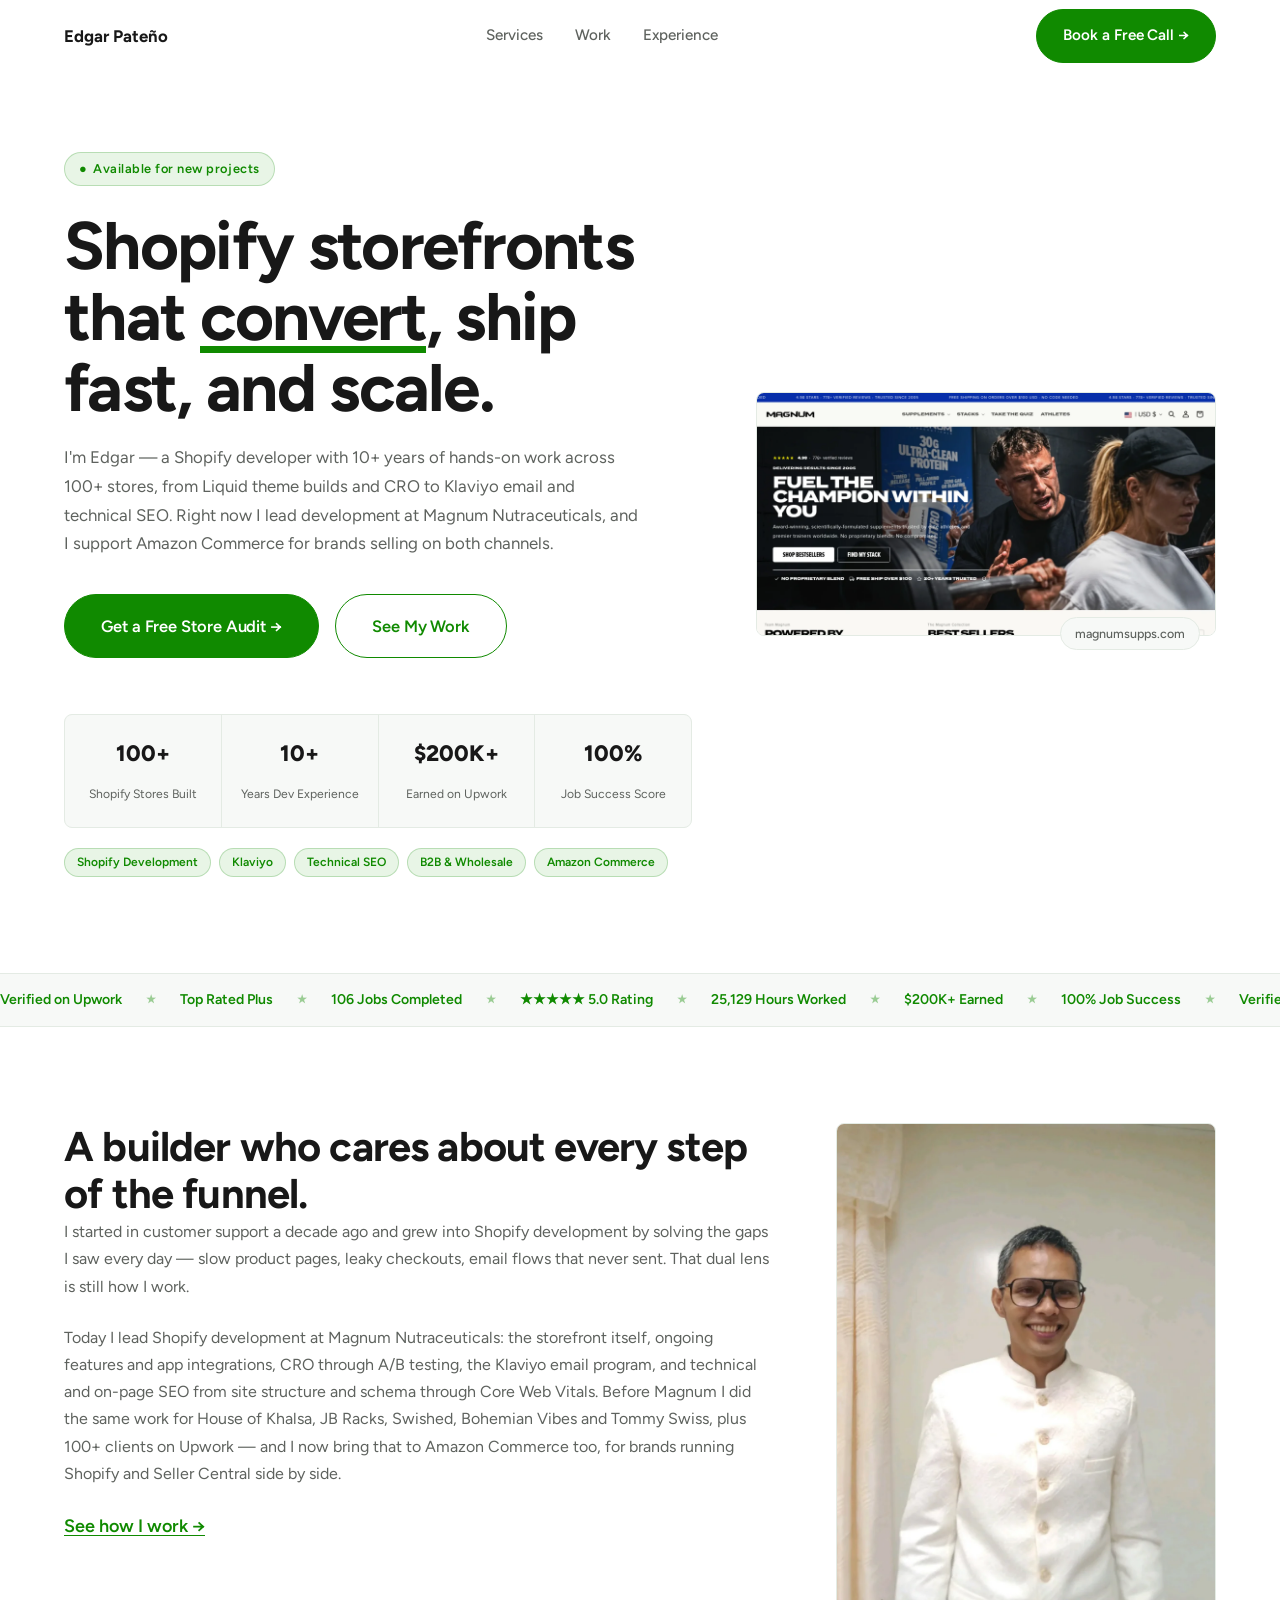
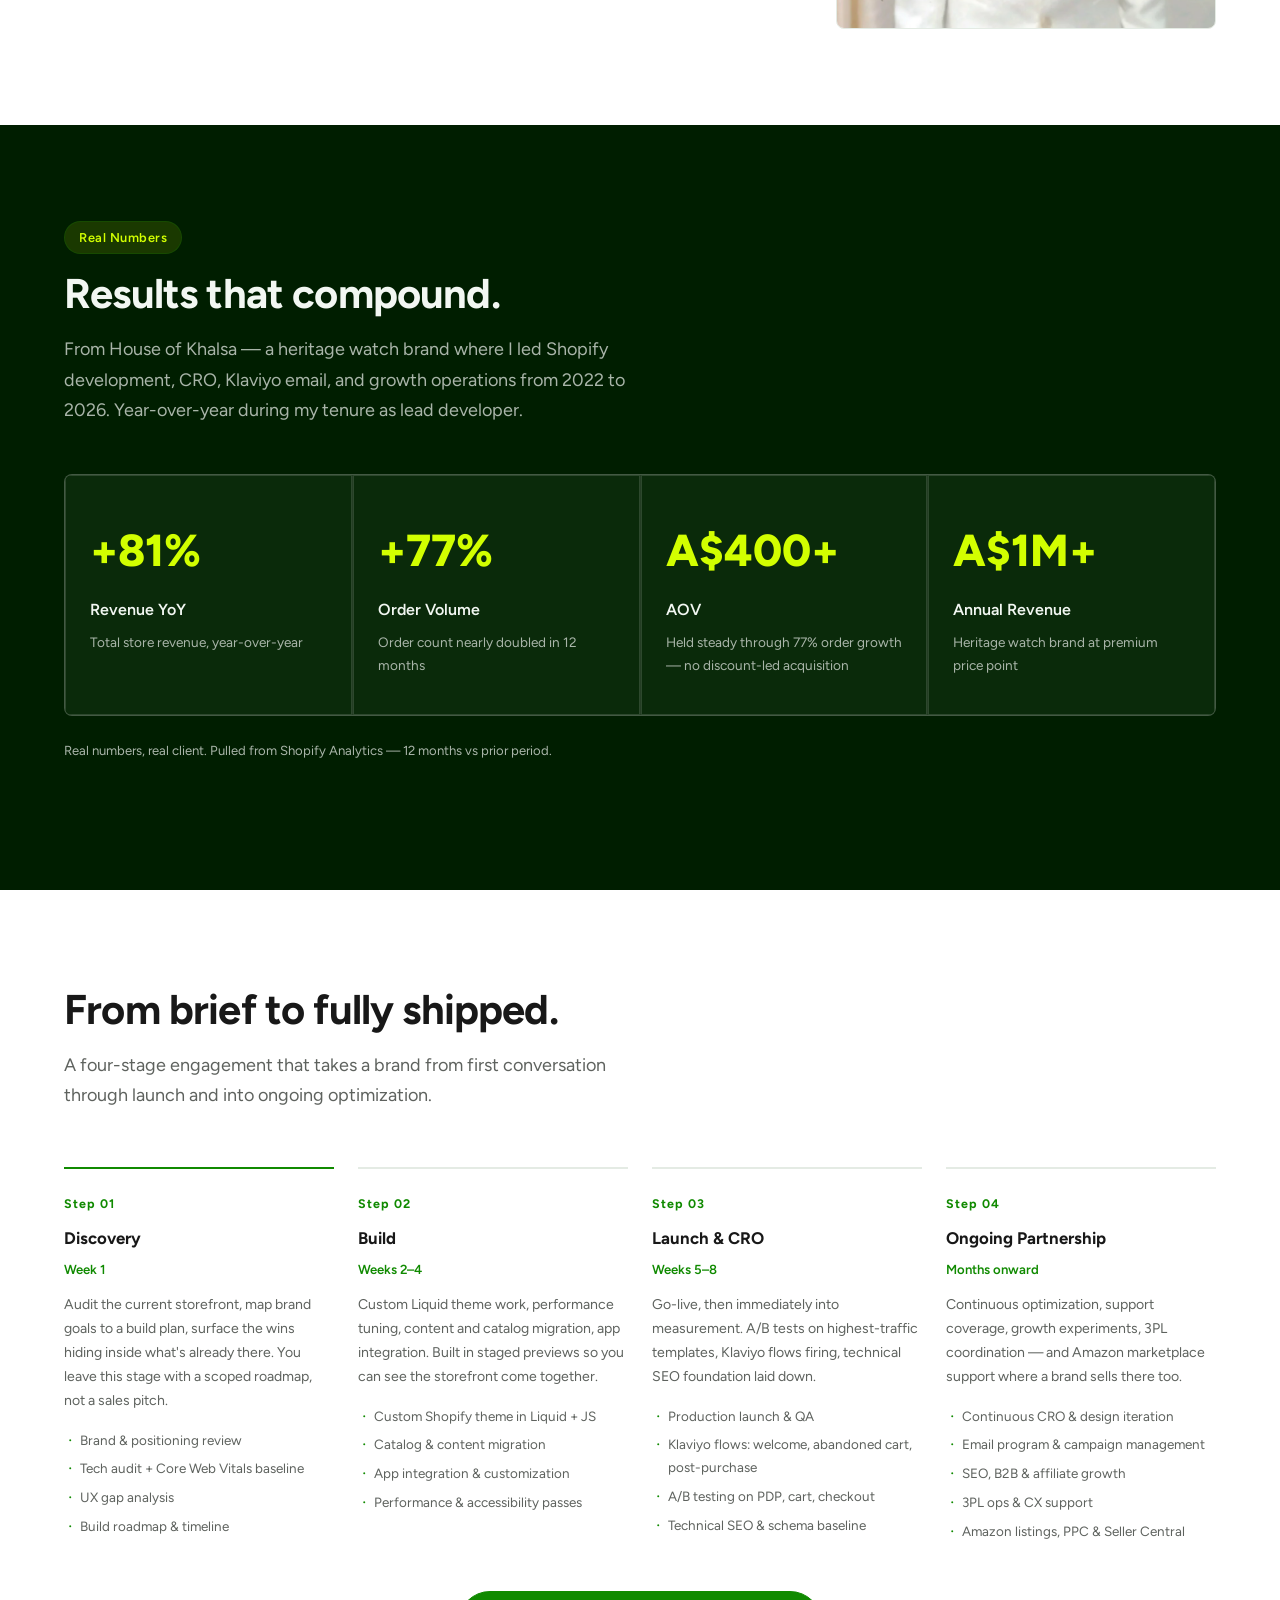
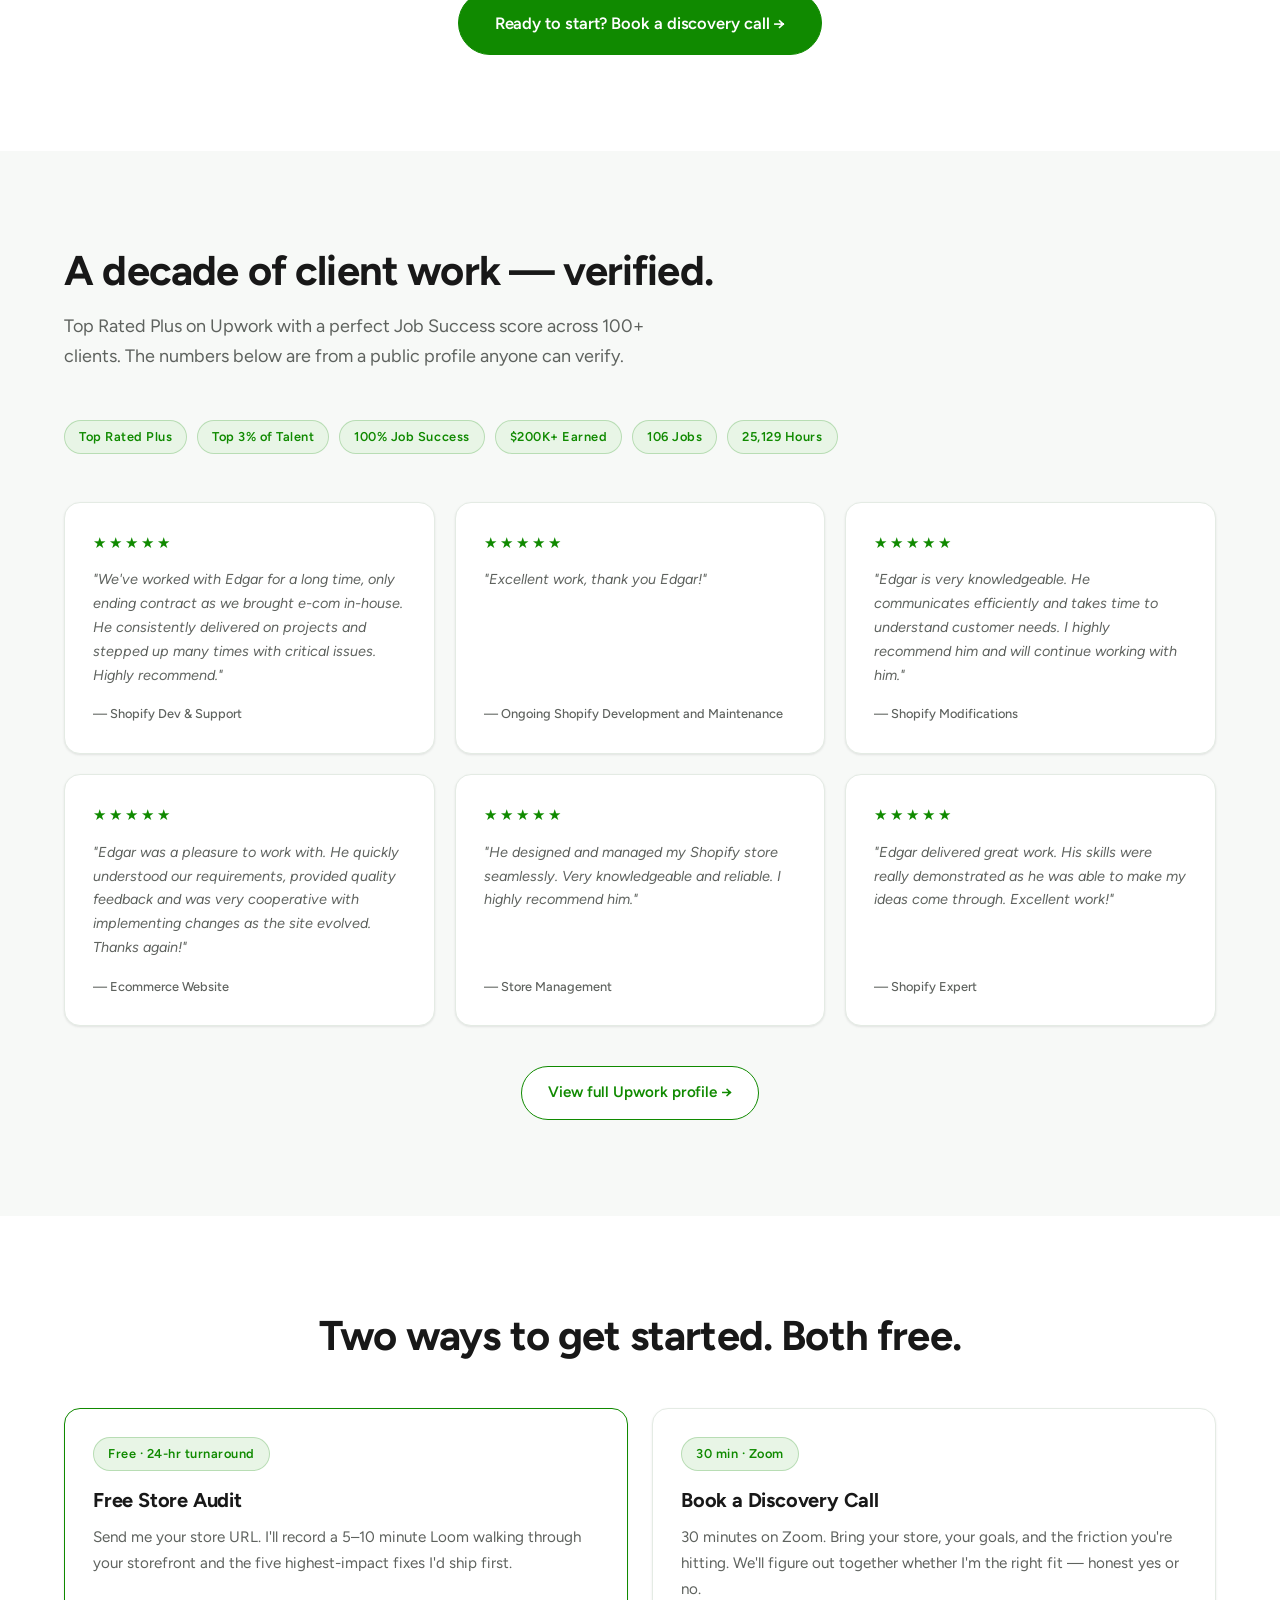
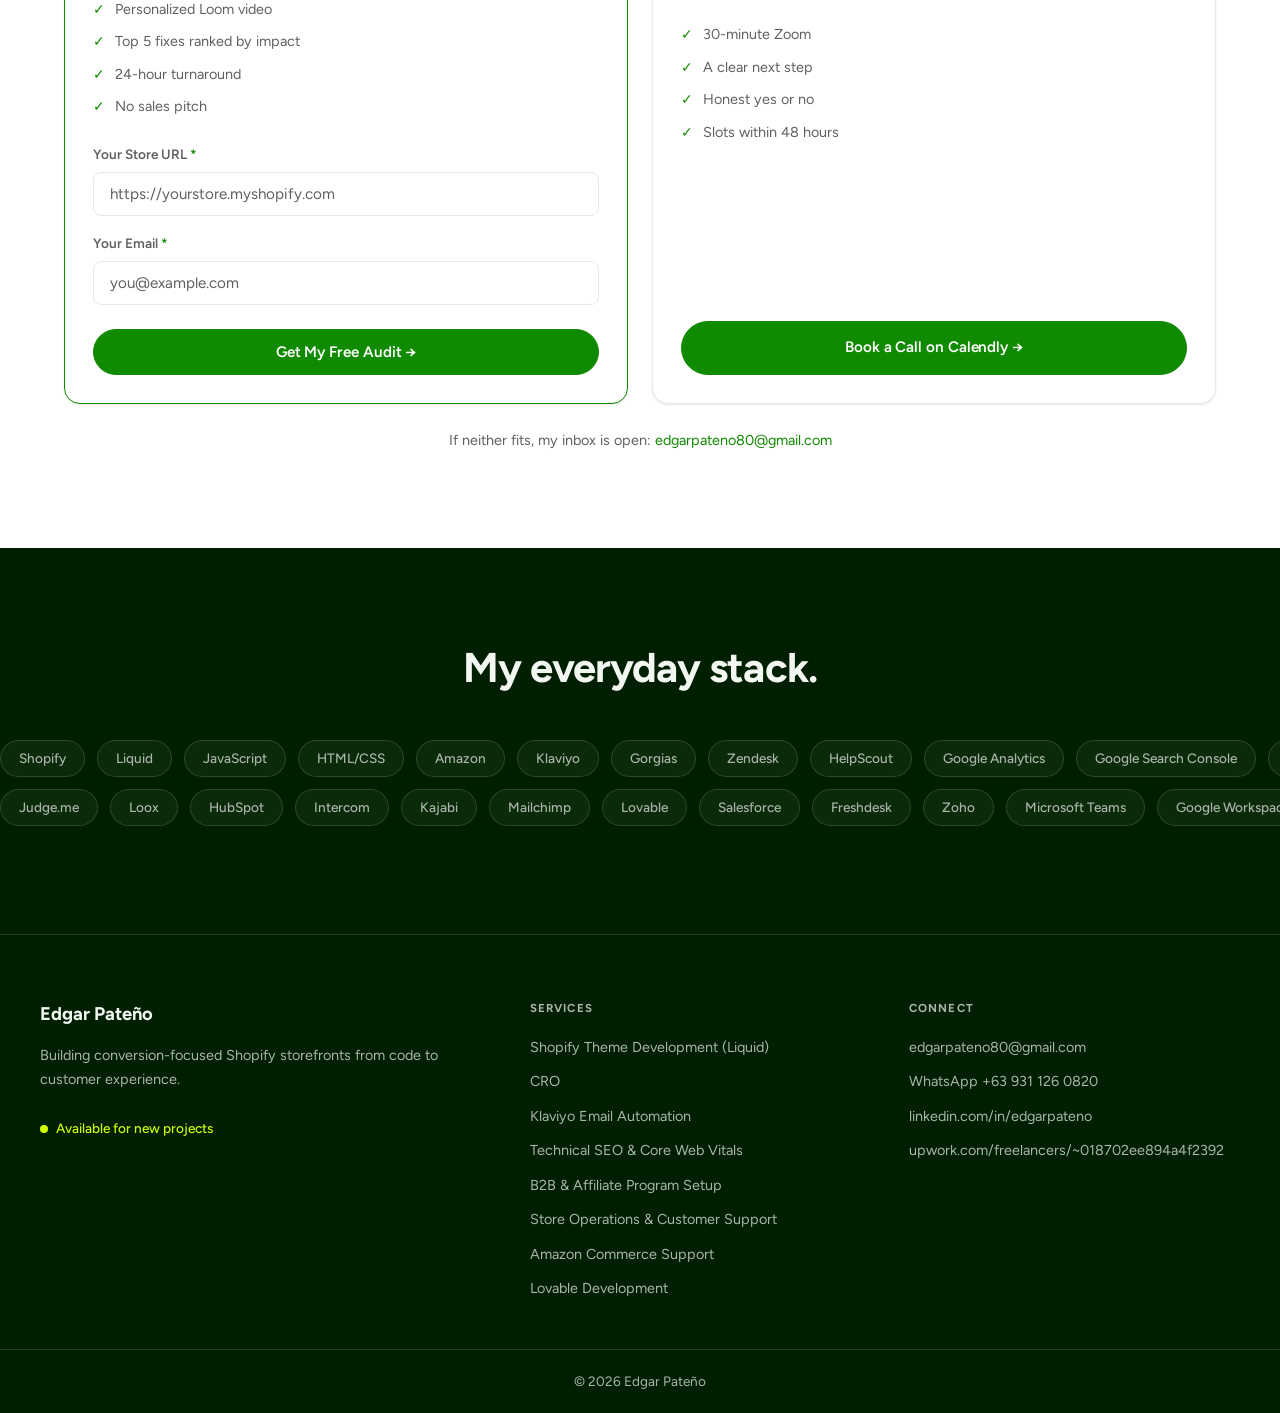
==== commit e3b492ea: "Redesign to Upwork-inspired light theme; update content to 2026 resume Design system - Replace the d" ====
--- a/index.html
+++ b/index.html
@@ -3,25 +3,27 @@
 <head>
   <meta charset="UTF-8">
   <meta name="viewport" content="width=device-width, initial-scale=1.0">
+  <meta name="theme-color" content="#FFFFFF">
   <title>Edgar Pateño — Shopify Developer & eCommerce Specialist</title>
-  <meta name="description" content="Shopify developer with 10+ years experience. Custom Liquid themes, CRO, Klaviyo email automation, and end-to-end store management. 100+ stores built.">
+  <meta name="description" content="Shopify developer with 10+ years experience and 100+ stores built. Custom Liquid themes, CRO, Klaviyo email automation, technical SEO and Amazon Commerce support. Currently building at Magnum Nutraceuticals.">
   <link rel="preconnect" href="https://fonts.googleapis.com">
   <link rel="preconnect" href="https://fonts.gstatic.com" crossorigin>
-  <link rel="preconnect" href="https://edgarpateno.github.io">
-  <link rel="preload" href="https://edgarpateno.github.io/images/hero-hp-browser-mockup.webp" as="image">
-  <link rel="preload" href="https://fonts.googleapis.com/css2?family=Inter:wght@400;500;600;700;800&display=swap" as="style" onload="this.onload=null;this.rel='stylesheet'">
-  <noscript><link rel="stylesheet" href="https://fonts.googleapis.com/css2?family=Inter:wght@400;500;600;700;800&display=swap"></noscript>
+  <link rel="preload" href="images/hero-magnum-browser-mockup.webp" as="image">
+  <link rel="preload" href="https://fonts.googleapis.com/css2?family=Figtree:wght@400;500;600;700;800&display=swap" as="style" onload="this.onload=null;this.rel='stylesheet'">
+  <noscript><link rel="stylesheet" href="https://fonts.googleapis.com/css2?family=Figtree:wght@400;500;600;700;800&display=swap"></noscript>
   <link rel="icon" href="favicon.svg" type="image/svg+xml">
   <link rel="stylesheet" href="style.css">
 </head>
 <body>
+
+<a href="#main" class="skip-link">Skip to content</a>
 
 <!-- ── NAV ────────────────────────────────────────────────── -->
 <header class="nav" id="nav">
   <div class="container nav__inner">
     <a href="index.html" class="nav__logo">Edgar Pateño</a>
     <nav class="nav__links" aria-label="Main navigation">
-      <a href="skills.html" class="nav__link">Skills</a>
+      <a href="services.html" class="nav__link">Services</a>
       <a href="work.html" class="nav__link">Work</a>
       <a href="experience.html" class="nav__link">Experience</a>
     </nav>
@@ -31,7 +33,7 @@
     </button>
   </div>
   <div class="nav__mobile" role="navigation" aria-label="Mobile navigation">
-    <a href="skills.html" class="nav__link">Skills</a>
+    <a href="services.html" class="nav__link">Services</a>
     <a href="work.html" class="nav__link">Work</a>
     <a href="experience.html" class="nav__link">Experience</a>
     <a href="https://calendly.com/edgarpateno" class="btn btn--primary" target="_blank" rel="noopener">Book a Free Call →</a>
@@ -39,7 +41,7 @@
 </header>
 
 <!-- ── HERO ───────────────────────────────────────────────── -->
-<section class="hero">
+<section class="hero" id="main">
   <div class="container">
     <div class="hero__inner">
       <div class="hero__text">
@@ -50,7 +52,7 @@
           Shopify storefronts that <em>convert</em>, ship fast, and scale.
         </h1>
         <p class="hero__sub fi fi-d2">
-          I'm Edgar — a Shopify developer with 10+ years of hands-on experience. I've built and managed 100+ stores end-to-end: Liquid theme development, CRO testing, Klaviyo automation, store management, and the operations that keep it all running.
+          I'm Edgar — a Shopify developer with 10+ years of hands-on work across 100+ stores, from Liquid theme builds and CRO to Klaviyo email and technical SEO. Right now I lead development at Magnum Nutraceuticals, and I support Amazon Commerce for brands selling on both channels.
         </p>
         <div class="hero__actions fi fi-d3">
           <a href="#audit" class="btn btn--primary btn--lg">Get a Free Store Audit →</a>
@@ -74,17 +76,24 @@
             <span class="hero__stat-label">Job Success Score</span>
           </div>
         </div>
-      </div>
-      <div class="hero__visual" aria-hidden="true">
+        <div class="timeline-entry__tags fi fi-d4" style="margin-top:20px">
+          <span class="tag">Shopify Development</span>
+          <span class="tag">Klaviyo</span>
+          <span class="tag">Technical SEO</span>
+          <span class="tag">B2B &amp; Wholesale</span>
+          <span class="tag">Amazon Commerce</span>
+        </div>
+      </div>
+      <div class="hero__visual">
         <img
-          src="https://edgarpateno.github.io/images/hero-hp-browser-mockup.webp"
-          alt="Shopify storefront browser mockup"
+          src="images/hero-magnum-browser-mockup.webp"
+          alt="Magnum Nutraceuticals Shopify storefront built by Edgar Pateño"
           class="hero__mockup"
           fetchpriority="high"
-          width="460"
-          height="320"
+          width="1896"
+          height="1001"
         >
-        <div class="hero__caption">houseofkhalsa.com</div>
+        <div class="hero__caption">magnumsupps.com</div>
       </div>
     </div>
   </div>
@@ -122,13 +131,13 @@
           I started in customer support a decade ago and grew into Shopify development by solving the gaps I saw every day — slow product pages, leaky checkouts, email flows that never sent. That dual lens is still how I work.
         </p>
         <p class="about__body fi fi-d2">
-          Today, I lead end-to-end Shopify builds: UX architecture, custom Liquid theme development, CRO, Klaviyo email infrastructure, B2B and affiliate setup, technical SEO, and 3PL coordination. I sweat the details on performance and Core Web Vitals because they show up in revenue. When the build is live, I stay close to the data — A/B tests, search rankings, support tickets — and keep iterating.
+          Today I lead Shopify development at Magnum Nutraceuticals: the storefront itself, ongoing features and app integrations, CRO through A/B testing, the Klaviyo email program, and technical and on-page SEO from site structure and schema through Core Web Vitals. Before Magnum I did the same work for House of Khalsa, JB Racks, Swished, Bohemian Vibes and Tommy Swiss, plus 100+ clients on Upwork — and I now bring that to Amazon Commerce too, for brands running Shopify and Seller Central side by side.
         </p>
         <a href="#process" class="about__link fi fi-d3">See how I work →</a>
       </div>
       <div class="fi fi-d2">
         <img
-          src="https://edgarpateno.github.io/images/edgar-portrait.webp"
+          src="images/edgar-portrait.webp"
           alt="Edgar Pateño, Shopify developer"
           class="about__photo"
           loading="lazy"
@@ -140,14 +149,14 @@
   </div>
 </section>
 
-<!-- ── RESULTS ─────────────────────────────────────────────── -->
+<!-- ── THE RECORD ──────────────────────────────────────────── -->
 <section class="section section--dark" id="results">
   <div class="container">
     <div class="results__header">
       <div class="sec-label fi"><span class="pill">Real Numbers</span></div>
       <h2 class="sec-title fi fi-d1">Results that compound.</h2>
       <p class="sec-sub fi fi-d2">
-        From House of Khalsa — a heritage watch brand where I lead Shopify development, CRO, Klaviyo email, and growth operations. Year-over-year during my tenure as lead developer.
+        From House of Khalsa — a heritage watch brand where I led Shopify development, CRO, Klaviyo email, and growth operations from 2022 to 2026. Year-over-year during my tenure as lead developer.
       </p>
     </div>
     <div class="results__grid fi">
@@ -172,10 +181,7 @@
         <div class="result-card__desc">Heritage watch brand at premium price point</div>
       </div>
     </div>
-    <p class="results__fine fi">Real numbers, real client. Pulled from Shopify Analytics — current 12 months vs prior period.</p>
-    <div class="fi" style="text-align:center">
-      <a href="https://calendly.com/edgarpateno" class="btn btn--primary btn--lg" target="_blank" rel="noopener">Want results like this? Book a call →</a>
-    </div>
+    <p class="results__fine fi">Real numbers, real client. Pulled from Shopify Analytics — 12 months vs prior period.</p>
   </div>
 </section>
 
@@ -236,13 +242,14 @@
         <div class="process-step__title">Ongoing Partnership</div>
         <span class="process-step__when">Months onward</span>
         <p class="process-step__body">
-          Continuous optimization, support coverage, growth experiments, 3PL coordination.
+          Continuous optimization, support coverage, growth experiments, 3PL coordination — and Amazon marketplace support where a brand sells there too.
         </p>
         <ul class="process-step__list">
           <li>Continuous CRO &amp; design iteration</li>
           <li>Email program &amp; campaign management</li>
           <li>SEO, B2B &amp; affiliate growth</li>
           <li>3PL ops &amp; CX support</li>
+          <li>Amazon listings, PPC &amp; Seller Central</li>
         </ul>
       </div>
     </div>
@@ -386,6 +393,7 @@
         <span class="mpill">Liquid</span>
         <span class="mpill">JavaScript</span>
         <span class="mpill">HTML/CSS</span>
+        <span class="mpill">Amazon</span>
         <span class="mpill">Klaviyo</span>
         <span class="mpill">Gorgias</span>
         <span class="mpill">Zendesk</span>
@@ -399,6 +407,7 @@
         <span class="mpill">Liquid</span>
         <span class="mpill">JavaScript</span>
         <span class="mpill">HTML/CSS</span>
+        <span class="mpill">Amazon</span>
         <span class="mpill">Klaviyo</span>
         <span class="mpill">Gorgias</span>
         <span class="mpill">Zendesk</span>
@@ -456,19 +465,21 @@
       <div>
         <div class="footer__col-title">Services</div>
         <ul class="footer__list">
-          <li>Shopify Theme Development (Liquid)</li>
-          <li>CRO</li>
-          <li>Klaviyo Email Automation</li>
-          <li>Technical SEO &amp; Core Web Vitals</li>
-          <li>B2B &amp; Affiliate Program Setup</li>
-          <li>Store Operations &amp; Customer Support</li>
-          <li>Lovable Development</li>
+          <li><a href="services.html">Shopify Theme Development (Liquid)</a></li>
+          <li><a href="services.html">CRO</a></li>
+          <li><a href="services.html">Klaviyo Email Automation</a></li>
+          <li><a href="services.html">Technical SEO &amp; Core Web Vitals</a></li>
+          <li><a href="services.html">B2B &amp; Affiliate Program Setup</a></li>
+          <li><a href="services.html">Store Operations &amp; Customer Support</a></li>
+          <li><a href="services.html">Amazon Commerce Support</a></li>
+          <li><a href="services.html">Lovable Development</a></li>
         </ul>
       </div>
       <div>
         <div class="footer__col-title">Connect</div>
         <ul class="footer__list">
-          <li><a href="mailto:edgarpateno@gmail.com">edgarpateno@gmail.com</a></li>
+          <li><a href="mailto:edgarpateno80@gmail.com">edgarpateno80@gmail.com</a></li>
+          <li><a href="https://wa.me/639311260820" target="_blank" rel="noopener">WhatsApp +63 931 126 0820</a></li>
           <li><a href="https://linkedin.com/in/edgarpateno" target="_blank" rel="noopener">linkedin.com/in/edgarpateno</a></li>
           <li><a href="https://www.upwork.com/freelancers/~018702ee894a4f2392" target="_blank" rel="noopener">upwork.com/freelancers/~018702ee894a4f2392</a></li>
         </ul>
--- a/style.css
+++ b/style.css
@@ -1,15 +1,46 @@
 /* ─── TOKENS ──────────────────────────────────────────────── */
+/* Design system derived from upwork.com (scraped 2026-09-06):
+   primary #108A00 · bg #FFFFFF · ink #181818 · pill buttons · 4px base unit */
 :root {
-  --bg:      #0d1117;
-  --surface: #161b22;
-  --border:  #21262d;
-  --accent:  #00e5a0;
-  --text:    #f0f6fc;
-  --muted:   #8b949e;
-  --radius:  12px;
+  /* Surfaces */
+  --bg:         #FFFFFF;
+  --surface:    #F7F9F7;   /* Upwork soft green-tinted panel */
+  --surface-2:  #EDF2ED;
+  --border:     #E4EBE4;
+  --border-str: #C9D4C9;
+
+  /* Brand */
+  --accent:     #108A00;   /* Upwork green */
+  --accent-hi:  #14A800;   /* hover */
+  --accent-dk:  #0A6B00;   /* pressed */
+  --accent-sf:  #E8F5E6;   /* green wash */
+  --lime:       #D2FF00;   /* Upwork chartreuse — decoration / dark bands */
+  --on-accent:  #FFFFFF;
+
+  /* Ink */
+  --text:       #181818;
+  --text-2:     #3C403C;
+  --muted:      #5E625E;   /* 4.9:1 on white — AA */
+
+  /* Inverted band palette */
+  --dark:       #001E00;   /* Upwork deep green-black */
+  --dark-2:     #0A2A0A;
+  --dark-text:  #F2F7F2;
+  --dark-muted: #A9B5A9;
+  --dark-border: rgba(255,255,255,.14);
+
+  /* Geometry — 4px base unit */
+  --radius:      8px;
+  --radius-lg:   16px;
+  --radius-pill: 160px;
   --max-w:   1200px;
   --nav-h:   72px;
   --sec-y:   96px;
+
+  /* Elevation — soft, light-theme appropriate */
+  --shadow-sm: 0 1px 2px rgba(24,24,24,.04), 0 1px 3px rgba(24,24,24,.06);
+  --shadow-md: 0 4px 12px rgba(24,24,24,.06), 0 12px 28px rgba(24,24,24,.05);
+  --shadow-lg: 0 8px 24px rgba(24,24,24,.08), 0 24px 48px rgba(24,24,24,.07);
 }
 
 /* ─── REDUCED MOTION ──────────────────────────────────────── */
@@ -32,7 +63,7 @@
 
 /* ─── BASE ───────────────────────────────────────────────── */
 body {
-  font-family: 'Inter', system-ui, sans-serif;
+  font-family: 'Figtree', 'Neue Montreal', -apple-system, BlinkMacSystemFont, 'Helvetica Neue', Arial, sans-serif;
   background: var(--bg);
   color: var(--text);
   font-size: 18px;
@@ -49,10 +80,20 @@
 }
 
 /* ─── TYPOGRAPHY ─────────────────────────────────────────── */
-h1 { font-size: clamp(2.1rem, 5.5vw, 3.5rem); font-weight: 800; line-height: 1.1; }
-h2 { font-size: clamp(1.55rem, 3.5vw, 2.4rem); font-weight: 700; line-height: 1.2; }
-h3 { font-size: 1.2rem; font-weight: 600; line-height: 1.3; }
-em { font-style: italic; color: var(--accent); }
+h1 { font-size: clamp(2.25rem, 5.6vw, 4.2rem); font-weight: 700; line-height: 1.06; letter-spacing: -.025em; }
+h2 { font-size: clamp(1.65rem, 3.6vw, 2.6rem); font-weight: 700; line-height: 1.15; letter-spacing: -.02em; }
+h3 { font-size: 1.2rem; font-weight: 600; line-height: 1.3; letter-spacing: -.01em; }
+em {
+  font-style: normal;
+  color: inherit;
+  position: relative;
+  white-space: nowrap;
+  background-image: linear-gradient(var(--accent), var(--accent));
+  background-repeat: no-repeat;
+  background-position: 0 92%;
+  background-size: 100% .11em;
+  padding-bottom: .04em;
+}
 
 /* ─── PILL ───────────────────────────────────────────────── */
 .pill {
@@ -64,9 +105,9 @@
   font-weight: 600;
   letter-spacing: .04em;
   color: var(--accent);
-  background: var(--surface);
-  border: 1px solid var(--border);
-  border-radius: 100px;
+  background: var(--accent-sf);
+  border: 1px solid rgba(16,138,0,.22);
+  border-radius: var(--radius-pill);
 }
 
 /* ─── BUTTONS ────────────────────────────────────────────── */
@@ -75,11 +116,12 @@
   align-items: center;
   justify-content: center;
   gap: 6px;
-  padding: 12px 24px;
+  padding: 13px 26px;
   font-size: .95rem;
   font-weight: 600;
   font-family: inherit;
-  border-radius: 8px;
+  letter-spacing: -.005em;
+  border-radius: var(--radius-pill);
   border: 1.5px solid transparent;
   cursor: pointer;
   text-decoration: none;
@@ -88,50 +130,74 @@
 }
 .btn--primary {
   background: var(--accent);
-  color: #0d1117;
+  color: var(--on-accent);
   border-color: var(--accent);
 }
 .btn--primary:hover {
-  filter: brightness(1.08);
+  background: var(--accent-hi);
+  border-color: var(--accent-hi);
   transform: translateY(-1px);
-  box-shadow: 0 6px 20px rgba(0,229,160,.25);
-}
+  box-shadow: 0 6px 18px rgba(16,138,0,.28);
+}
+.btn--primary:active { background: var(--accent-dk); transform: translateY(0); }
 .btn--primary:focus-visible {
   outline: 2px solid var(--accent);
   outline-offset: 3px;
 }
 .btn--secondary {
-  background: transparent;
+  background: var(--bg);
   color: var(--accent);
   border-color: var(--accent);
 }
 .btn--secondary:hover {
-  background: rgba(0,229,160,.1);
+  background: var(--accent-sf);
   transform: translateY(-1px);
 }
 .btn--secondary:focus-visible {
   outline: 2px solid var(--accent);
   outline-offset: 3px;
 }
-.btn--lg { padding: 16px 32px; font-size: 1rem; border-radius: 10px; }
+.btn--lg { padding: 17px 36px; font-size: 1.03rem; border-radius: var(--radius-pill); }
 .btn--full { width: 100%; }
 
 /* ─── CARD ───────────────────────────────────────────────── */
 .card {
-  background: var(--surface);
-  border: 1px solid var(--border);
-  border-radius: var(--radius);
+  background: var(--bg);
+  border: 1px solid var(--border);
+  border-radius: var(--radius-lg);
   padding: 28px;
-  transition: box-shadow .25s, transform .25s;
+  box-shadow: var(--shadow-sm);
+  transition: box-shadow .25s, transform .25s, border-color .25s;
 }
 .card:hover {
-  box-shadow: 0 8px 40px rgba(0,0,0,.45);
-  transform: translateY(-2px);
+  box-shadow: var(--shadow-md);
+  border-color: var(--border-str);
+  transform: translateY(-3px);
 }
 
 /* ─── SECTION ────────────────────────────────────────────── */
 .section { padding: var(--sec-y) 0; }
-.section--dark { background: #0a0e14; }
+.section--dark {
+  background: var(--dark);
+  color: var(--dark-text);
+  /* Rescope tokens so every descendant inverts without extra rules.
+     Chartreuse replaces green here — #108A00 lacks contrast on #001E00. */
+  --accent:    var(--lime);
+  --accent-hi: #E4FF4D;
+  --accent-dk: #B8E000;
+  --accent-sf: rgba(210,255,0,.12);
+  --on-accent: #001E00;
+  --text:      var(--dark-text);
+  --text-2:    #DCE5DC;
+  --muted:     var(--dark-muted);
+  --border:    var(--dark-border);
+  --border-str: rgba(255,255,255,.26);
+  --surface:   var(--dark-2);
+  --bg:        var(--dark);
+}
+.section--dark .card { background: var(--dark-2); box-shadow: none; }
+.section--dark .card:hover { box-shadow: 0 8px 32px rgba(0,0,0,.5); }
+.section--dark .btn--secondary { background: transparent; }
 .section--surface { background: var(--surface); }
 .sec-label  { margin-bottom: 16px; }
 .sec-title  { margin-bottom: 16px; }
@@ -155,15 +221,16 @@
   top: 0;
   inset-inline: 0;
   z-index: 900;
-  background: rgba(13,17,23,.85);
+  background: rgba(255,255,255,.82);
   backdrop-filter: blur(16px);
   -webkit-backdrop-filter: blur(16px);
   border-bottom: 1px solid transparent;
   transition: border-color .3s, background .3s;
 }
 .nav.scrolled {
-  background: rgba(13,17,23,.97);
+  background: rgba(255,255,255,.97);
   border-bottom-color: var(--border);
+  box-shadow: var(--shadow-sm);
 }
 .nav__inner {
   display: flex;
@@ -243,7 +310,16 @@
 .nav__mobile .btn { margin-top: 8px; }
 
 /* ─── FOOTER ─────────────────────────────────────────────── */
-.footer { background: var(--surface); border-top: 1px solid var(--border); }
+.footer {
+  background: var(--dark);
+  color: var(--dark-text);
+  border-top: 1px solid var(--dark-border);
+  --accent:    var(--lime);
+  --on-accent: #001E00;
+  --text:      var(--dark-text);
+  --muted:     var(--dark-muted);
+  --border:    var(--dark-border);
+}
 .footer__main { padding: 64px 0 48px; }
 .footer__grid {
   display: grid;
@@ -441,7 +517,7 @@
   overflow: hidden;
   margin-bottom: 24px;
 }
-.result-card { background: #0a0e14; padding: 36px 24px; }
+.result-card { background: var(--surface); border: 1px solid var(--border); padding: 36px 24px; }
 .result-card__num {
   font-size: clamp(2rem, 4vw, 2.8rem);
   font-weight: 800;
@@ -592,10 +668,10 @@
 .form__select option { background: var(--surface); color: var(--text); }
 .form__group.error .form__input,
 .form__group.error .form__select,
-.form__group.error .form__textarea { border-color: #f85149; }
+.form__group.error .form__textarea { border-color: #C9252D; }
 .form__error-msg {
   font-size: .8rem;
-  color: #f85149;
+  color: #C9252D;
   margin-top: 4px;
   display: none;
 }
@@ -607,7 +683,7 @@
   text-align: center;
   padding: 48px 24px;
 }
-.form__success h3 { color: var(--accent); margin-bottom: 8px; font-size: 1.3rem; }
+.form__success h2 { color: var(--accent); margin-bottom: 8px; font-size: 1.3rem; }
 .form__success p  { color: var(--muted); }
 
 /* ─── MARQUEE ────────────────────────────────────────────── */
@@ -815,8 +891,8 @@
 .tag {
   display: inline-block;
   padding: 3px 12px;
-  background: rgba(0,229,160,.08);
-  border: 1px solid rgba(0,229,160,.2);
+  background: var(--accent-sf);
+  border: 1px solid rgba(16,138,0,.22);
   border-radius: 100px;
   font-size: .75rem;
   font-weight: 600;
@@ -927,6 +1003,112 @@
 .contact-avail p { font-size: .9rem; color: var(--text); }
 .contact-trust   { font-size: .85rem; color: var(--muted); }
 .contact-trust a { color: var(--accent); }
+
+/* ─── SERVICE TRACKS (Shopify / Amazon) ───────────────────── */
+.track { padding-top: 8px; }
+.track__head {
+  display: flex;
+  align-items: center;
+  gap: 16px;
+  padding-bottom: 20px;
+  margin-bottom: 48px;
+  border-bottom: 2px solid var(--border);
+}
+.track__badge {
+  display: inline-flex;
+  align-items: center;
+  justify-content: center;
+  width: 44px;
+  height: 44px;
+  border-radius: 12px;
+  background: var(--accent-sf);
+  border: 1px solid rgba(16,138,0,.22);
+  color: var(--accent);
+  font-weight: 700;
+  font-size: 1.05rem;
+  flex-shrink: 0;
+}
+.track__titles { flex: 1; min-width: 0; }
+.track__title { font-size: clamp(1.35rem, 2.6vw, 1.9rem); font-weight: 700; letter-spacing: -.02em; }
+.track__sub   { font-size: .95rem; color: var(--muted); margin-top: 2px; }
+.track__count {
+  font-size: .78rem;
+  font-weight: 700;
+  letter-spacing: .08em;
+  text-transform: uppercase;
+  color: var(--muted);
+  white-space: nowrap;
+}
+
+/* ─── SERVICE CARD GRID (Amazon capabilities) ─────────────── */
+.svc-grid {
+  display: grid;
+  grid-template-columns: repeat(auto-fit, minmax(260px, 1fr));
+  gap: 20px;
+}
+.svc-card {
+  background: var(--bg);
+  border: 1px solid var(--border);
+  border-radius: var(--radius-lg);
+  padding: 28px 26px;
+  box-shadow: var(--shadow-sm);
+  transition: box-shadow .25s, transform .25s, border-color .25s;
+}
+.svc-card:hover {
+  box-shadow: var(--shadow-md);
+  border-color: var(--border-str);
+  transform: translateY(-3px);
+}
+.svc-card__num {
+  font-size: .74rem;
+  font-weight: 700;
+  letter-spacing: .1em;
+  color: var(--accent);
+  margin-bottom: 12px;
+}
+.svc-card__title {
+  font-size: 1.08rem;
+  font-weight: 700;
+  letter-spacing: -.01em;
+  margin-bottom: 14px;
+}
+.svc-card__list { display: flex; flex-direction: column; gap: 9px; }
+.svc-card__list li {
+  position: relative;
+  padding-left: 22px;
+  font-size: .93rem;
+  line-height: 1.55;
+  color: var(--muted);
+}
+.svc-card__list li::before {
+  content: "";
+  position: absolute;
+  left: 0;
+  top: .52em;
+  width: 12px;
+  height: 7px;
+  border-left: 2px solid var(--accent);
+  border-bottom: 2px solid var(--accent);
+  transform: rotate(-45deg);
+}
+
+/* ─── SKIP LINK (a11y) ────────────────────────────────────── */
+.skip-link {
+  position: absolute;
+  left: -9999px;
+  top: 0;
+  z-index: 1000;
+  padding: 12px 20px;
+  background: var(--accent);
+  color: #fff;
+  font-weight: 600;
+  border-radius: 0 0 var(--radius) 0;
+}
+.skip-link:focus {
+  left: 0;
+  outline: 3px solid var(--lime);
+  outline-offset: 2px;
+}
 
 /* ─── RESPONSIVE ─────────────────────────────────────────── */
 @media (max-width: 1100px) {
@@ -984,3 +1166,10 @@
   .hero__stat-num        { font-size: 1.2rem; }
   .stats-row             { gap: 16px; }
 }
+
+/* ─── RESPONSIVE: service tracks ──────────────────────────── */
+@media (max-width: 640px) {
+  .track__head { flex-wrap: wrap; gap: 12px; margin-bottom: 32px; }
+  .track__count { width: 100%; }
+  .svc-card { padding: 24px 20px; }
+}
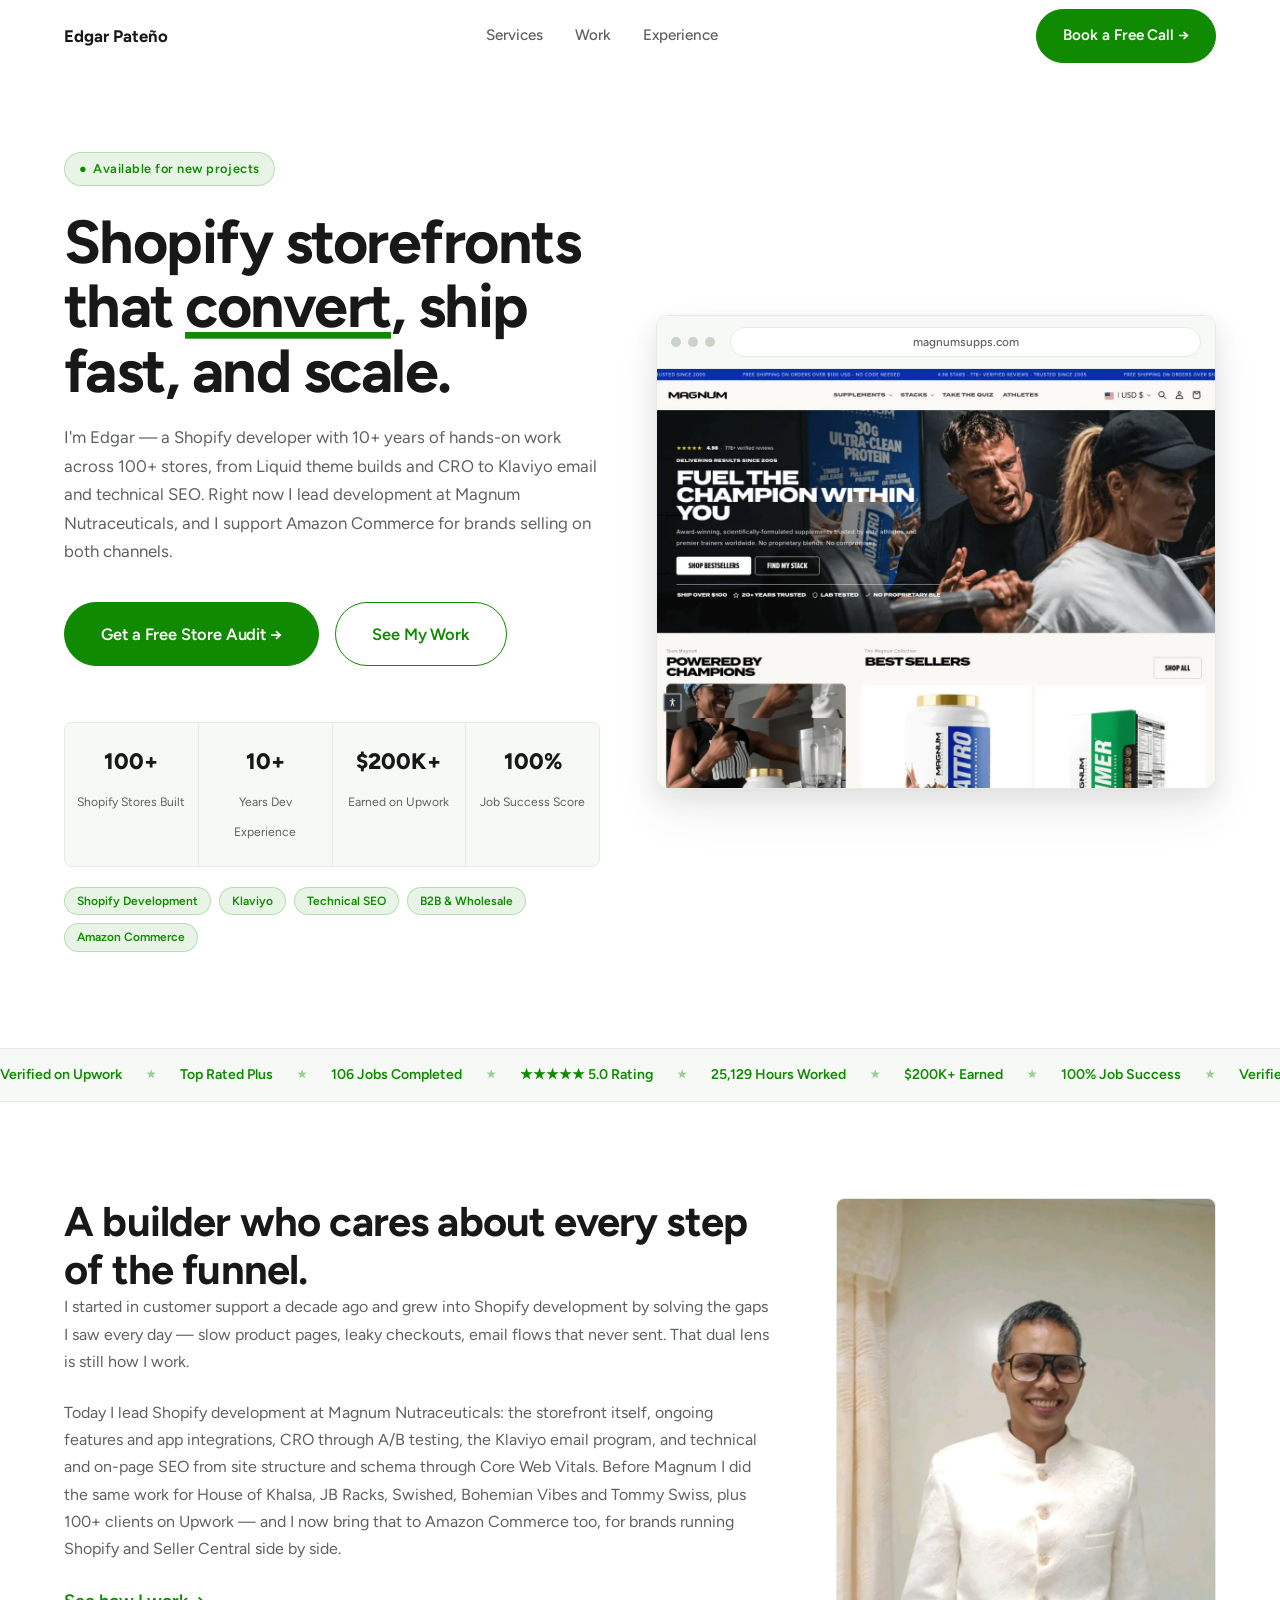
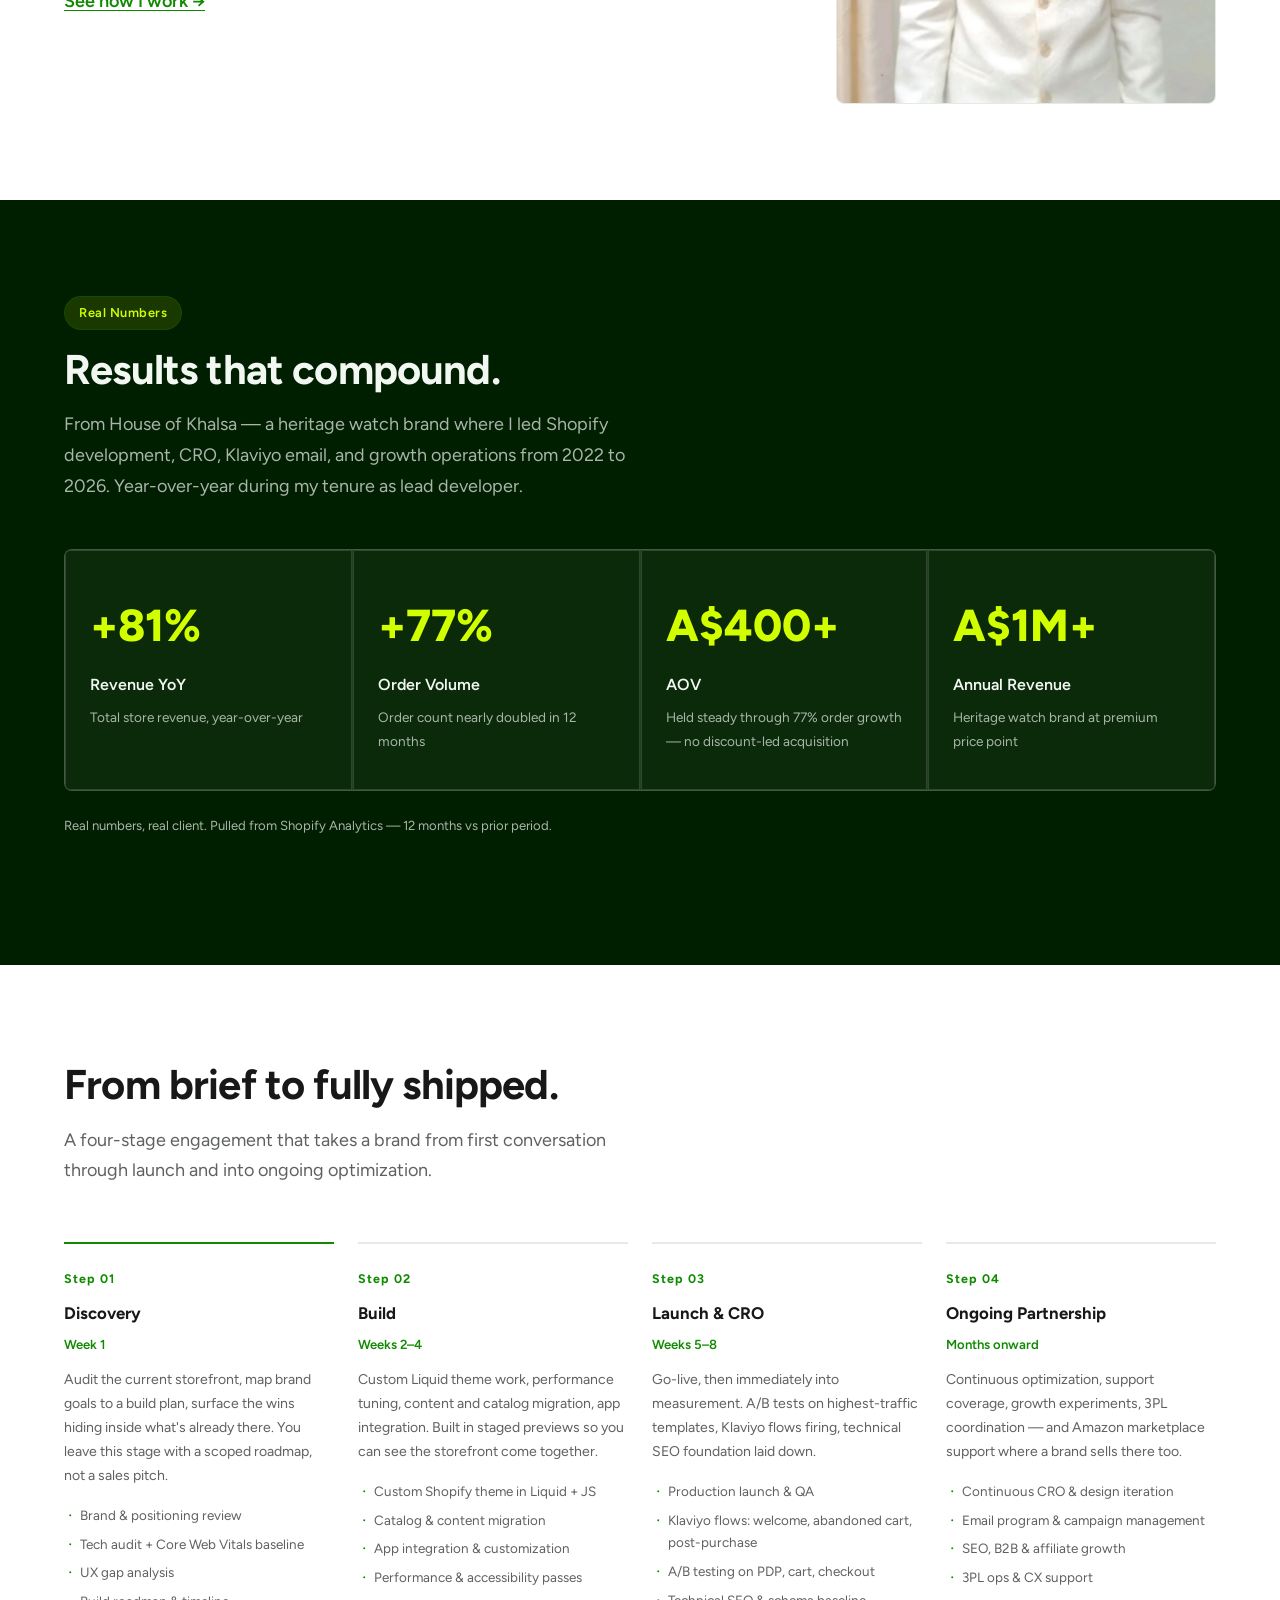
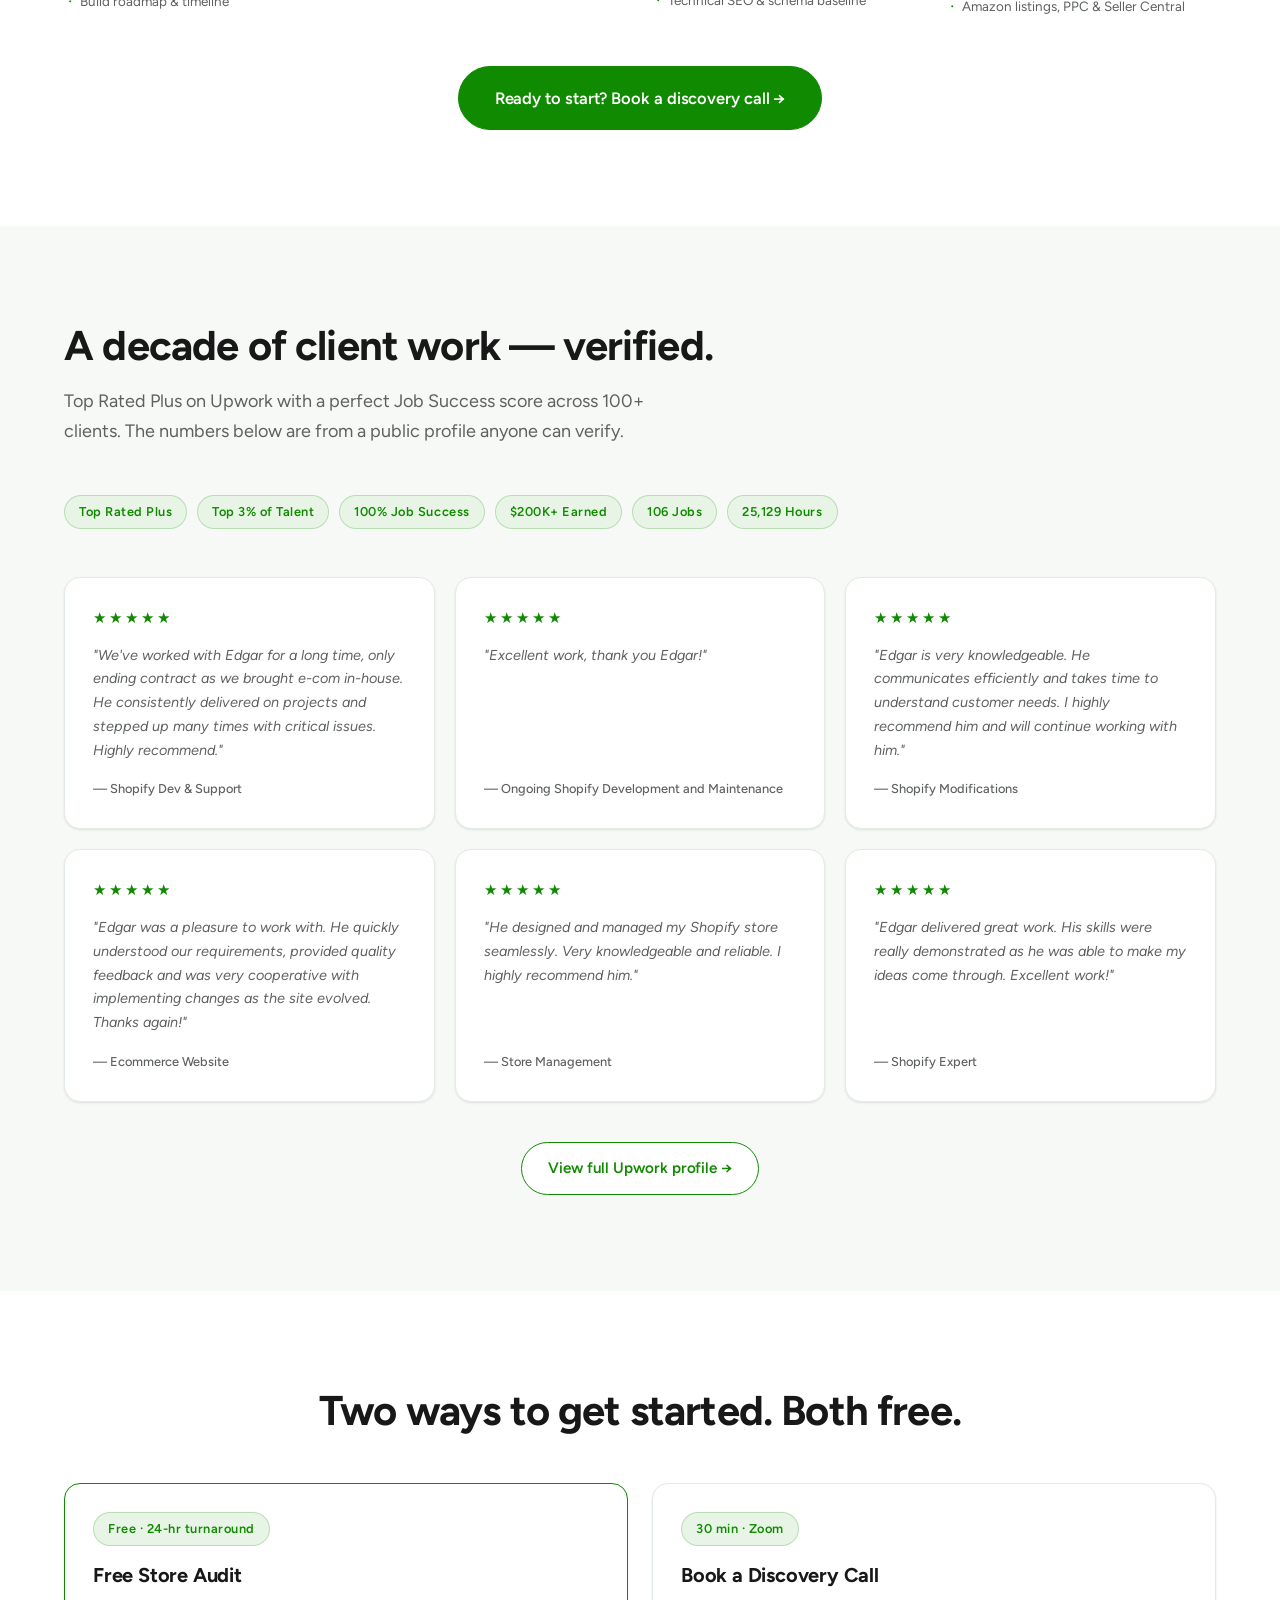
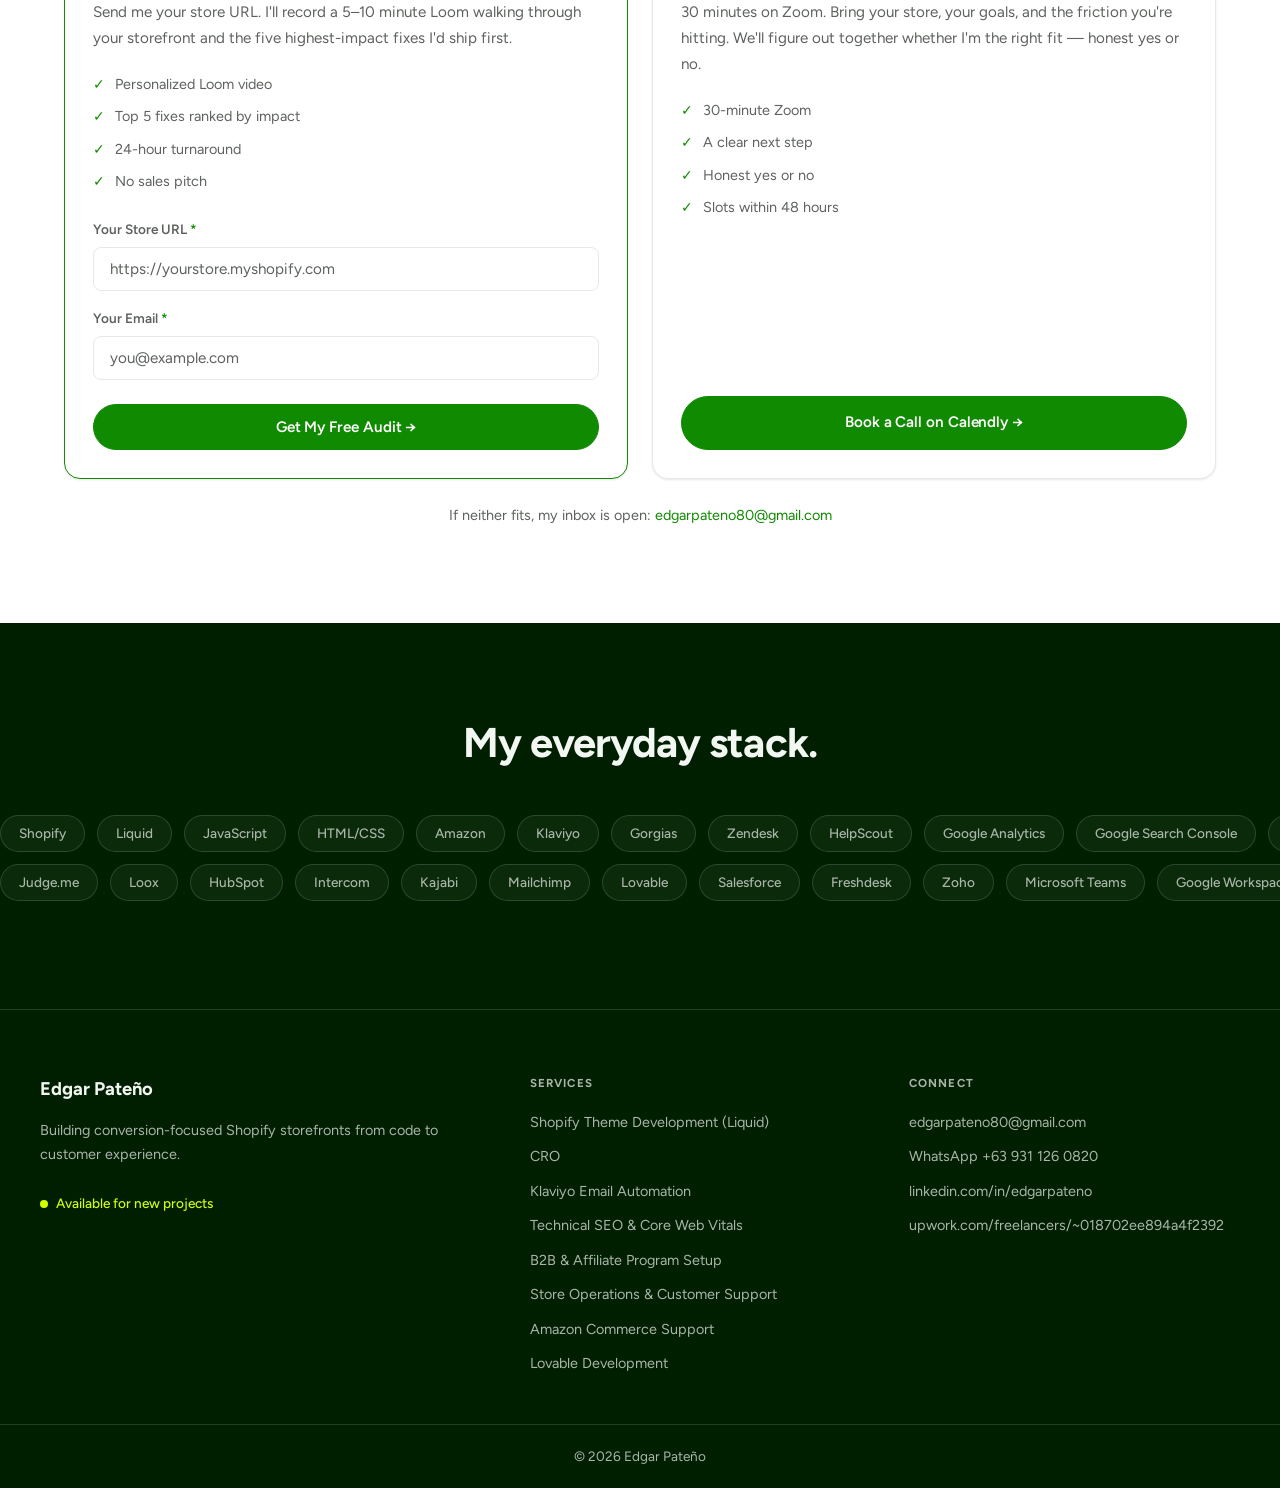
==== commit b43eff67: "Hero: bigger mockup that auto-scrolls the real storefront The hero showed a small static crop, which" ====
--- a/index.html
+++ b/index.html
@@ -8,7 +8,7 @@
   <meta name="description" content="Shopify developer with 10+ years experience and 100+ stores built. Custom Liquid themes, CRO, Klaviyo email automation, technical SEO and Amazon Commerce support. Currently building at Magnum Nutraceuticals.">
   <link rel="preconnect" href="https://fonts.googleapis.com">
   <link rel="preconnect" href="https://fonts.gstatic.com" crossorigin>
-  <link rel="preload" href="images/hero-magnum-browser-mockup.webp" as="image">
+  <link rel="preload" href="images/hero-magnum-fullpage.webp" as="image">
   <link rel="preload" href="https://fonts.googleapis.com/css2?family=Figtree:wght@400;500;600;700;800&display=swap" as="style" onload="this.onload=null;this.rel='stylesheet'">
   <noscript><link rel="stylesheet" href="https://fonts.googleapis.com/css2?family=Figtree:wght@400;500;600;700;800&display=swap"></noscript>
   <link rel="icon" href="favicon.svg" type="image/svg+xml">
@@ -85,15 +85,24 @@
         </div>
       </div>
       <div class="hero__visual">
-        <img
-          src="images/hero-magnum-browser-mockup.webp"
-          alt="Magnum Nutraceuticals Shopify storefront built by Edgar Pateño"
-          class="hero__mockup"
-          fetchpriority="high"
-          width="1896"
-          height="1001"
-        >
-        <div class="hero__caption">magnumsupps.com</div>
+        <figure class="browser">
+          <div class="browser__bar" aria-hidden="true">
+            <span class="browser__dot"></span>
+            <span class="browser__dot"></span>
+            <span class="browser__dot"></span>
+            <span class="browser__url">magnumsupps.com</span>
+          </div>
+          <div class="browser__screen">
+            <img
+              src="images/hero-magnum-fullpage.webp"
+              alt="The Magnum Nutraceuticals storefront I built, scrolling from the hero through best sellers, the stack builder and customer reviews"
+              class="browser__page"
+              fetchpriority="high"
+              width="1200"
+              height="4448"
+            >
+          </div>
+        </figure>
       </div>
     </div>
   </div>
@@ -102,7 +111,7 @@
 <!-- ── SOCIAL PROOF STRIP ─────────────────────────────────── -->
 <div class="proof-strip">
   <div class="proof-strip__track-wrap">
-    <div class="proof-strip__track">
+    <div class="proof-strip__track" aria-hidden="true">
       <span>Verified on Upwork</span><span class="proof-strip__dot">★</span>
       <span>Top Rated Plus</span><span class="proof-strip__dot">★</span>
       <span>106 Jobs Completed</span><span class="proof-strip__dot">★</span>
--- a/style.css
+++ b/style.css
@@ -80,7 +80,7 @@
 }
 
 /* ─── TYPOGRAPHY ─────────────────────────────────────────── */
-h1 { font-size: clamp(2.25rem, 5.6vw, 4.2rem); font-weight: 700; line-height: 1.06; letter-spacing: -.025em; }
+h1 { font-size: clamp(2.25rem, 5.2vw, 3.8rem); font-weight: 700; line-height: 1.06; letter-spacing: -.025em; }
 h2 { font-size: clamp(1.65rem, 3.6vw, 2.6rem); font-weight: 700; line-height: 1.15; letter-spacing: -.02em; }
 h3 { font-size: 1.2rem; font-weight: 600; line-height: 1.3; letter-spacing: -.01em; }
 em {
@@ -384,8 +384,8 @@
 }
 .hero__inner {
   display: grid;
-  grid-template-columns: 1fr 460px;
-  gap: 64px;
+  grid-template-columns: minmax(0, 1fr) minmax(0, 560px);
+  gap: 56px;
   align-items: center;
 }
 .hero__badge   { margin-bottom: 24px; }
@@ -424,29 +424,69 @@
 }
 .hero__stat-label { font-size: .76rem; color: var(--muted); }
 .hero__visual { position: relative; }
-.hero__mockup {
-  width: 100%;
-  max-height: 540px;
-  object-fit: cover;
-  object-position: top;
-  border-radius: var(--radius);
+
+/* ─── BROWSER MOCKUP (auto-scrolling page) ────────────────── */
+.browser {
+  margin: 0;
   border: 1px solid var(--border);
-  transition: object-position 15s cubic-bezier(0.25, 0.46, 0.45, 0.94);
-}
-.hero__visual:hover .hero__mockup {
-  object-position: center bottom;
-}
-.hero__caption {
-  position: absolute;
-  bottom: -14px;
-  right: 16px;
+  border-radius: 12px;
+  overflow: hidden;
+  background: var(--bg);
+  box-shadow: var(--shadow-lg);
+}
+.browser__bar {
+  display: flex;
+  align-items: center;
+  gap: 7px;
+  padding: 11px 14px;
   background: var(--surface);
+  border-bottom: 1px solid var(--border);
+}
+.browser__dot {
+  width: 10px;
+  height: 10px;
+  border-radius: 50%;
+  background: var(--border-str);
+  flex-shrink: 0;
+}
+.browser__url {
+  flex: 1;
+  margin-left: 8px;
+  padding: 4px 14px;
+  background: var(--bg);
   border: 1px solid var(--border);
   border-radius: 100px;
-  padding: 5px 14px;
-  font-size: .78rem;
+  font-size: .74rem;
   font-weight: 500;
   color: var(--muted);
+  text-align: center;
+  white-space: nowrap;
+  overflow: hidden;
+  text-overflow: ellipsis;
+}
+
+/* The window. --screen-ar is its height/width; --page-ar is the
+   screenshot's. The scroll distance is a fixed share of the image height
+   (1 - screen/page), so one percentage works at every column width. */
+.browser__screen {
+  --screen-ar: 0.75;
+  --page-ar: 3.7067;
+  position: relative;
+  aspect-ratio: 1 / var(--screen-ar);
+  overflow: hidden;
+  background: var(--surface);
+}
+.browser__page {
+  display: block;
+  width: 100%;
+  height: auto;
+  animation: pageScroll 34s ease-in-out infinite alternate;
+}
+.browser:hover .browser__page { animation-play-state: paused; }
+
+@keyframes pageScroll {
+  from { transform: translateY(0); }
+  to   { transform: translateY(calc(-100% * (1 - var(--screen-ar) / var(--page-ar)))); }
 }
 
 /* ─── HERO (inner pages) ─────────────────────────────────── */
@@ -468,14 +508,24 @@
 .proof-strip__track {
   display: flex;
   align-items: center;
-  gap: 24px;
+  /* No flex `gap` here on purpose. The track holds two identical halves and the
+     animation translates -50%. `gap` puts N-1 gaps between N items, so -50%
+     lands half a gap short of the duplicate and the strip visibly snaps back
+     (measured: 12px per cycle). Trailing margin makes every item's advance
+     width include its own spacing, so -50% is exactly one half. */
+  gap: 0;
   width: max-content;
-  animation: marquee 28s linear infinite;
+  /* Speed in px/sec. nav.js turns this into a duration from the measured
+     shift, so the strip scrolls at the same rate no matter how many copies
+     the viewport needs. The duration here is only the no-JS fallback. */
+  --marquee-speed: 26;
+  animation: marquee 48s linear infinite;
   font-size: .88rem;
   font-weight: 600;
   color: var(--accent);
   white-space: nowrap;
 }
+.proof-strip__track > * { margin-right: 24px; flex-shrink: 0; }
 .proof-strip__dot {
   color: var(--accent);
   opacity: .4;
@@ -686,23 +736,54 @@
 .form__success h2 { color: var(--accent); margin-bottom: 8px; font-size: 1.3rem; }
 .form__success p  { color: var(--muted); }
 
+/* Form-level failure banner (network / server error) */
+.form__fail {
+  margin-bottom: 20px;
+  padding: 16px 18px;
+  border: 1px solid rgba(201,37,45,.28);
+  border-left: 3px solid #C9252D;
+  border-radius: var(--radius);
+  background: #FDF3F3;
+}
+.form__fail p { font-size: .93rem; line-height: 1.6; color: #7A1319; margin: 0; }
+.form__fail a { color: #C9252D; text-decoration: underline; font-weight: 600; }
+.form__fail a:hover { color: #7A1319; }
+
+/* In-flight submit state — never uses [disabled], so the button stays
+   focusable and screen readers keep announcing it. */
+.btn[aria-busy="true"] {
+  opacity: .72;
+  cursor: progress;
+  pointer-events: none;
+}
+
 /* ─── MARQUEE ────────────────────────────────────────────── */
 .marquee { overflow: hidden; }
 .marquee__row { display: flex; gap: 12px; margin-bottom: 12px; }
 .marquee__track {
   display: flex;
-  gap: 12px;
-  animation: marquee 35s linear infinite;
+  /* Same seamless-loop rule as .proof-strip__track — spacing lives on the
+     items, not in a flex gap, so translateX(-50%) lands on the duplicate. */
+  gap: 0;
+  --marquee-speed: 22;
+  animation: marquee 68s linear infinite;
   width: max-content;
 }
+.marquee__track > * { margin-right: 12px; flex-shrink: 0; }
 .marquee__track--rev {
   animation-direction: reverse;
-  animation-duration: 42s;
+  /* Slightly slower than the row above so the two don't scroll in lockstep. */
+  --marquee-speed: 17;
+  animation-duration: 78s;
 }
 .marquee:hover .marquee__track { animation-play-state: paused; }
 @keyframes marquee {
   from { transform: translateX(0); }
-  to   { transform: translateX(-50%); }
+  /* nav.js measures the exact distance between the two duplicate halves and
+     sets --marquee-shift. Percentages resolve against the border box, which
+     can sit a fraction of a pixel away from that distance and leave a faint
+     seam; an exact px value removes it. Falls back to -50% without JS. */
+  to   { transform: translateX(calc(var(--marquee-shift, 50%) * -1)); }
 }
 .mpill {
   display: inline-flex;
@@ -1113,8 +1194,8 @@
 /* ─── RESPONSIVE ─────────────────────────────────────────── */
 @media (max-width: 1100px) {
   .hero__inner          { grid-template-columns: 1fr; }
-  .hero__visual         { display: block; }
-  .hero__mockup         { max-height: 280px; }
+  .hero__visual         { display: block; max-width: 560px; }
+  .browser__screen      { --screen-ar: 0.62; }
   .hero__stats          { grid-template-columns: repeat(2,1fr); }
   .about__inner         { grid-template-columns: 1fr; }
   .about__photo         { max-width: 380px; }
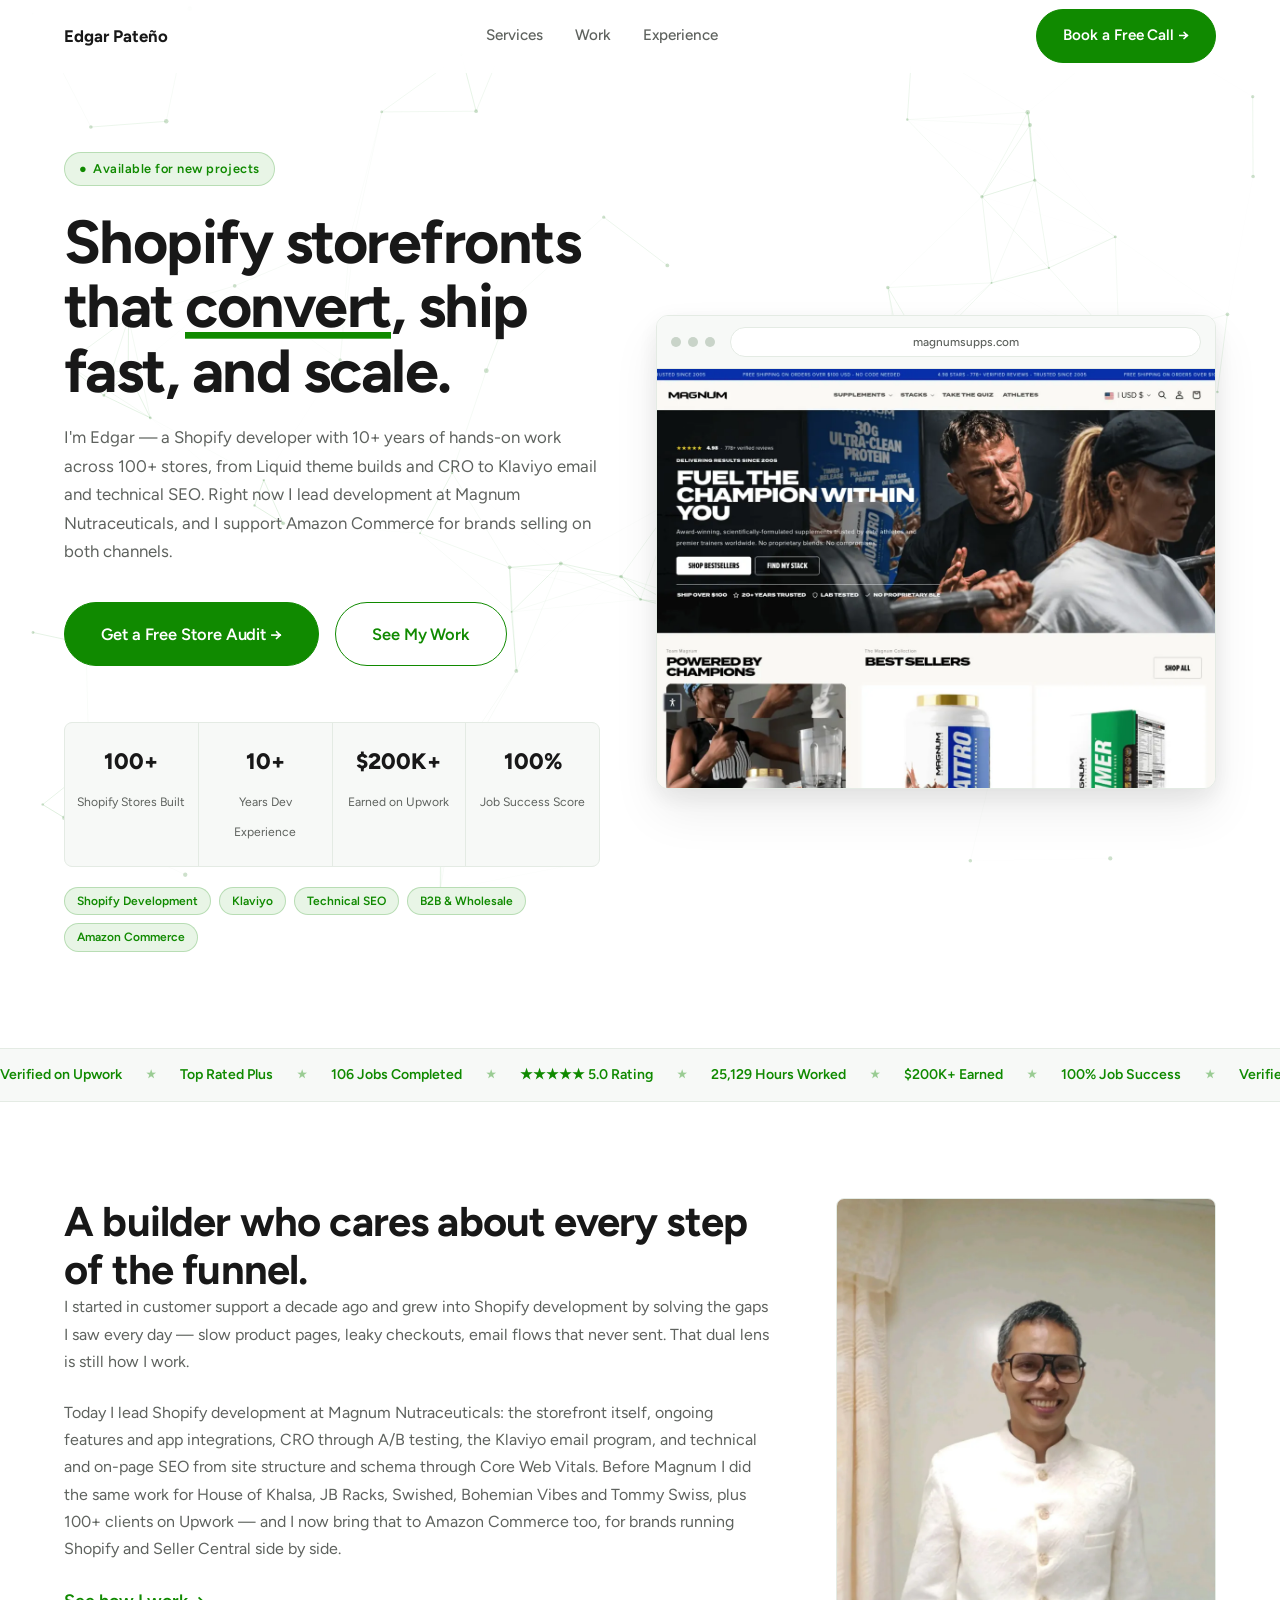
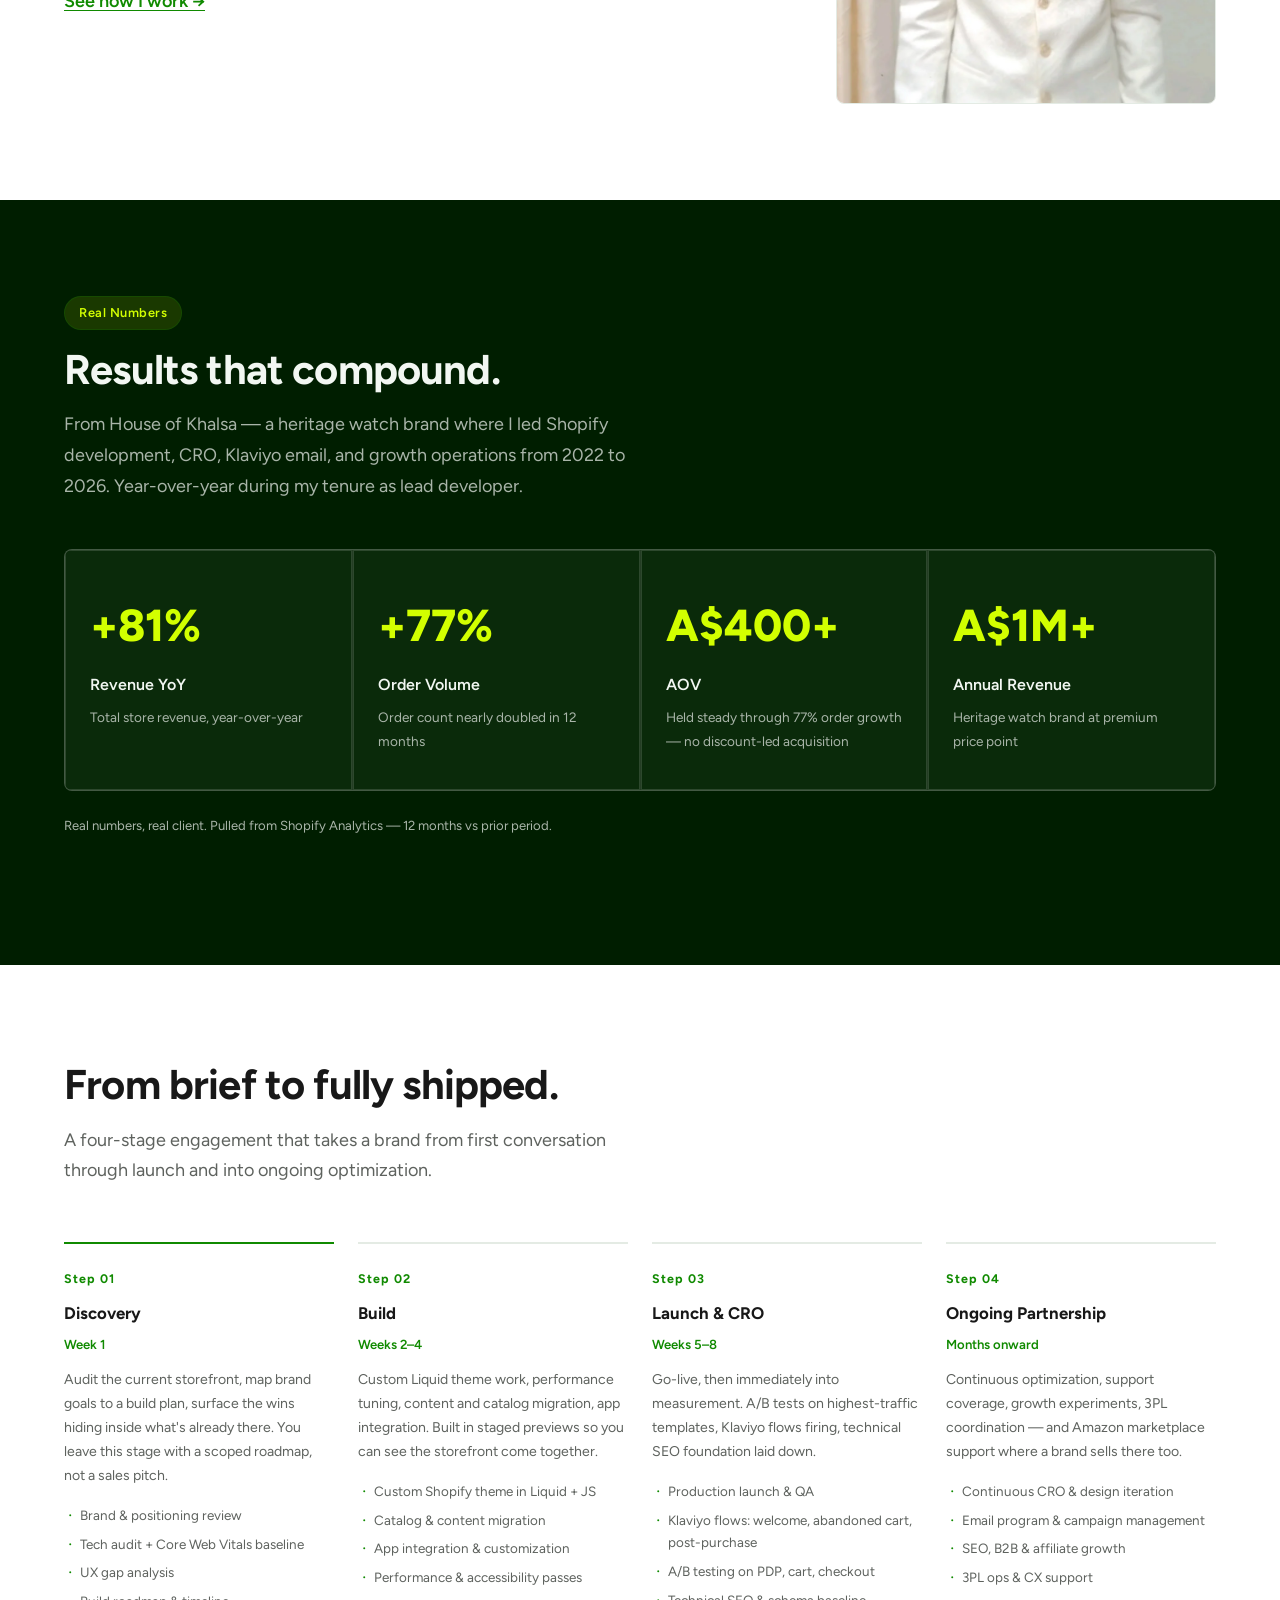
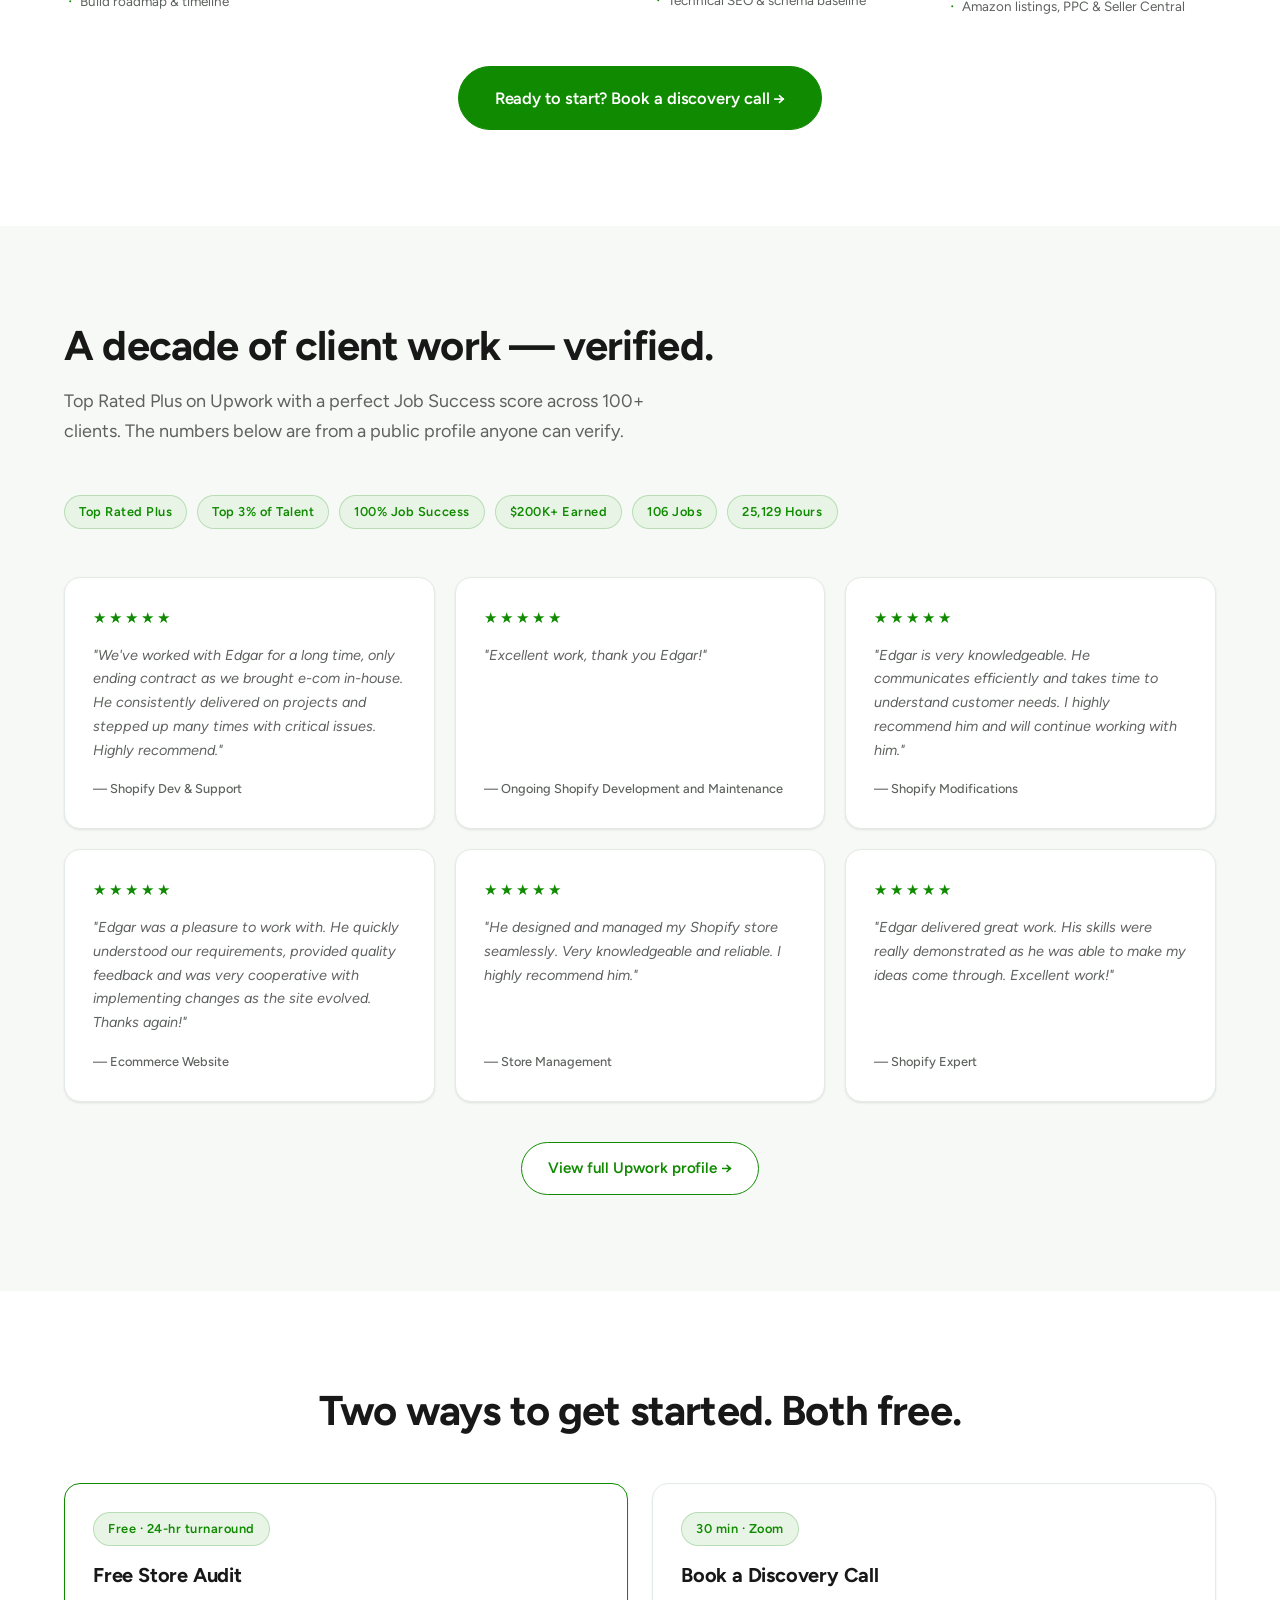
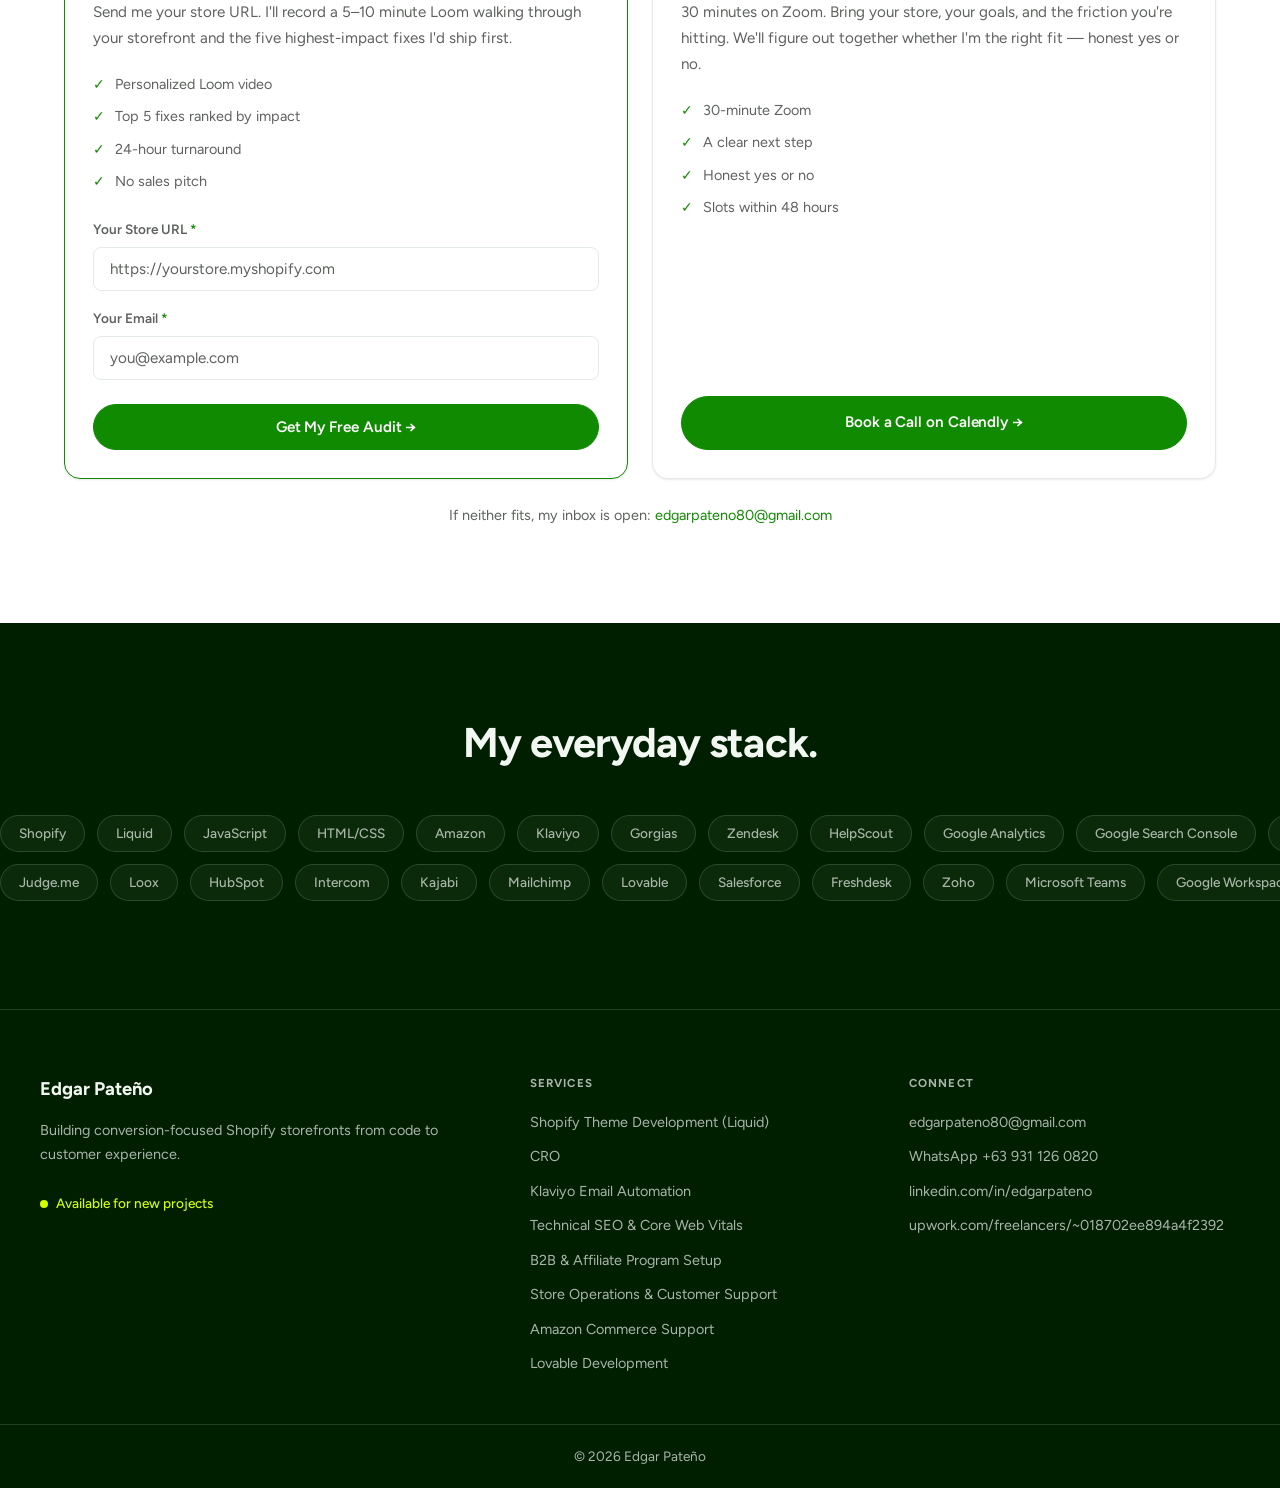
==== commit 3d3a1d8d: "Add the animated node-field background Vanilla port of the particle network built for 10thhub: nodes" ====
--- a/index.html
+++ b/index.html
@@ -501,5 +501,6 @@
 </footer>
 
 <script src="nav.js"></script>
+<script src="nodefield.js" defer></script>
 </body>
 </html>
--- a/style.css
+++ b/style.css
@@ -37,11 +37,37 @@
   --nav-h:   72px;
   --sec-y:   96px;
 
+  /* Node field (nodefield.js) — bare "r, g, b" triples so the script can
+     compose them with a per-line alpha. Brand green, so the mesh reads as
+     part of the identity rather than generic grey noise. */
+  --nf-line:    16, 138, 0;    /* --accent  */
+  --nf-node:    10, 107, 0;    /* --accent-dk, slightly darker than the lines */
+
   /* Elevation — soft, light-theme appropriate */
   --shadow-sm: 0 1px 2px rgba(24,24,24,.04), 0 1px 3px rgba(24,24,24,.06);
   --shadow-md: 0 4px 12px rgba(24,24,24,.06), 0 12px 28px rgba(24,24,24,.05);
   --shadow-lg: 0 8px 24px rgba(24,24,24,.08), 0 24px 48px rgba(24,24,24,.07);
 }
+
+/* ─── NODE FIELD ─────────────────────────────────────────── */
+/* Canvas for nodefield.js. Fixed behind everything, never clickable, never in
+   the accessibility tree. Sections that set their own background
+   (.section--dark, .section--surface, cards) mask it; the plain .section
+   blocks and .hero are transparent and let it show through. */
+.node-field {
+  position: fixed;
+  inset: 0;
+  z-index: -1;
+  pointer-events: none;
+  display: block;
+  width: 100%;
+  height: 100%;
+  /* Fades in after the first frame so there is no pop of half-drawn nodes.
+     Opacity only, so it stays on the compositor. */
+  opacity: 0;
+  transition: opacity .9s ease-out;
+}
+.node-field[data-ready="true"] { opacity: 1; }
 
 /* ─── REDUCED MOTION ──────────────────────────────────────── */
 @media (prefers-reduced-motion: reduce) {
@@ -54,7 +80,13 @@
 
 /* ─── RESET ──────────────────────────────────────────────── */
 *, *::before, *::after { box-sizing: border-box; margin: 0; padding: 0; }
-html { scroll-behavior: smooth; -webkit-text-size-adjust: 100%; }
+html {
+  scroll-behavior: smooth;
+  -webkit-text-size-adjust: 100%;
+  /* Holds the page fill so <body> can be transparent (see the note there).
+     Also keeps overscroll at either end of the page white instead of grey. */
+  background: var(--bg);
+}
 img, video { display: block; max-width: 100%; height: auto; }
 a { color: inherit; text-decoration: none; }
 button { font-family: inherit; cursor: pointer; }
@@ -64,7 +96,9 @@
 /* ─── BASE ───────────────────────────────────────────────── */
 body {
   font-family: 'Figtree', 'Neue Montreal', -apple-system, BlinkMacSystemFont, 'Helvetica Neue', Arial, sans-serif;
-  background: var(--bg);
+  /* Transparent on purpose — the page fill sits on <html> (see below) so the
+     fixed z-index:-1 node field can paint between the two. */
+  background: transparent;
   color: var(--text);
   font-size: 18px;
   line-height: 1.7;
@@ -426,6 +460,9 @@
 .hero__visual { position: relative; }
 
 /* ─── BROWSER MOCKUP (auto-scrolling page) ────────────────── */
+/* Shared by the hero and every work case study. Each instance sets its own
+   --page-ar (screenshot height/width) inline, since the ratio differs per
+   store; nav.js derives the duration so they all scroll at one speed. */
 .browser {
   margin: 0;
   border: 1px solid var(--border);
@@ -477,6 +514,10 @@
   background: var(--surface);
 }
 .browser__page {
+  /* Scroll rate in px/sec. nav.js converts it to a duration from the actual
+     travel distance, so a short page and a tall one move at the same pace.
+     The duration below is only the no-JS fallback. */
+  --scroll-speed: 46;
   display: block;
   width: 100%;
   height: auto;
@@ -888,6 +929,7 @@
   border-radius: var(--radius);
   border: 1px solid var(--border);
 }
+.case-study__visual .browser { position: sticky; top: calc(var(--nav-h) + 24px); }
 .case-study__stat-grid {
   display: grid;
   grid-template-columns: repeat(2,1fr);
@@ -1196,6 +1238,9 @@
   .hero__inner          { grid-template-columns: 1fr; }
   .hero__visual         { display: block; max-width: 560px; }
   .browser__screen      { --screen-ar: 0.62; }
+  /* Cards stack here, so a sticky mockup would pin while its own copy
+     scrolls underneath it. */
+  .case-study__visual .browser { position: static; }
   .hero__stats          { grid-template-columns: repeat(2,1fr); }
   .about__inner         { grid-template-columns: 1fr; }
   .about__photo         { max-width: 380px; }
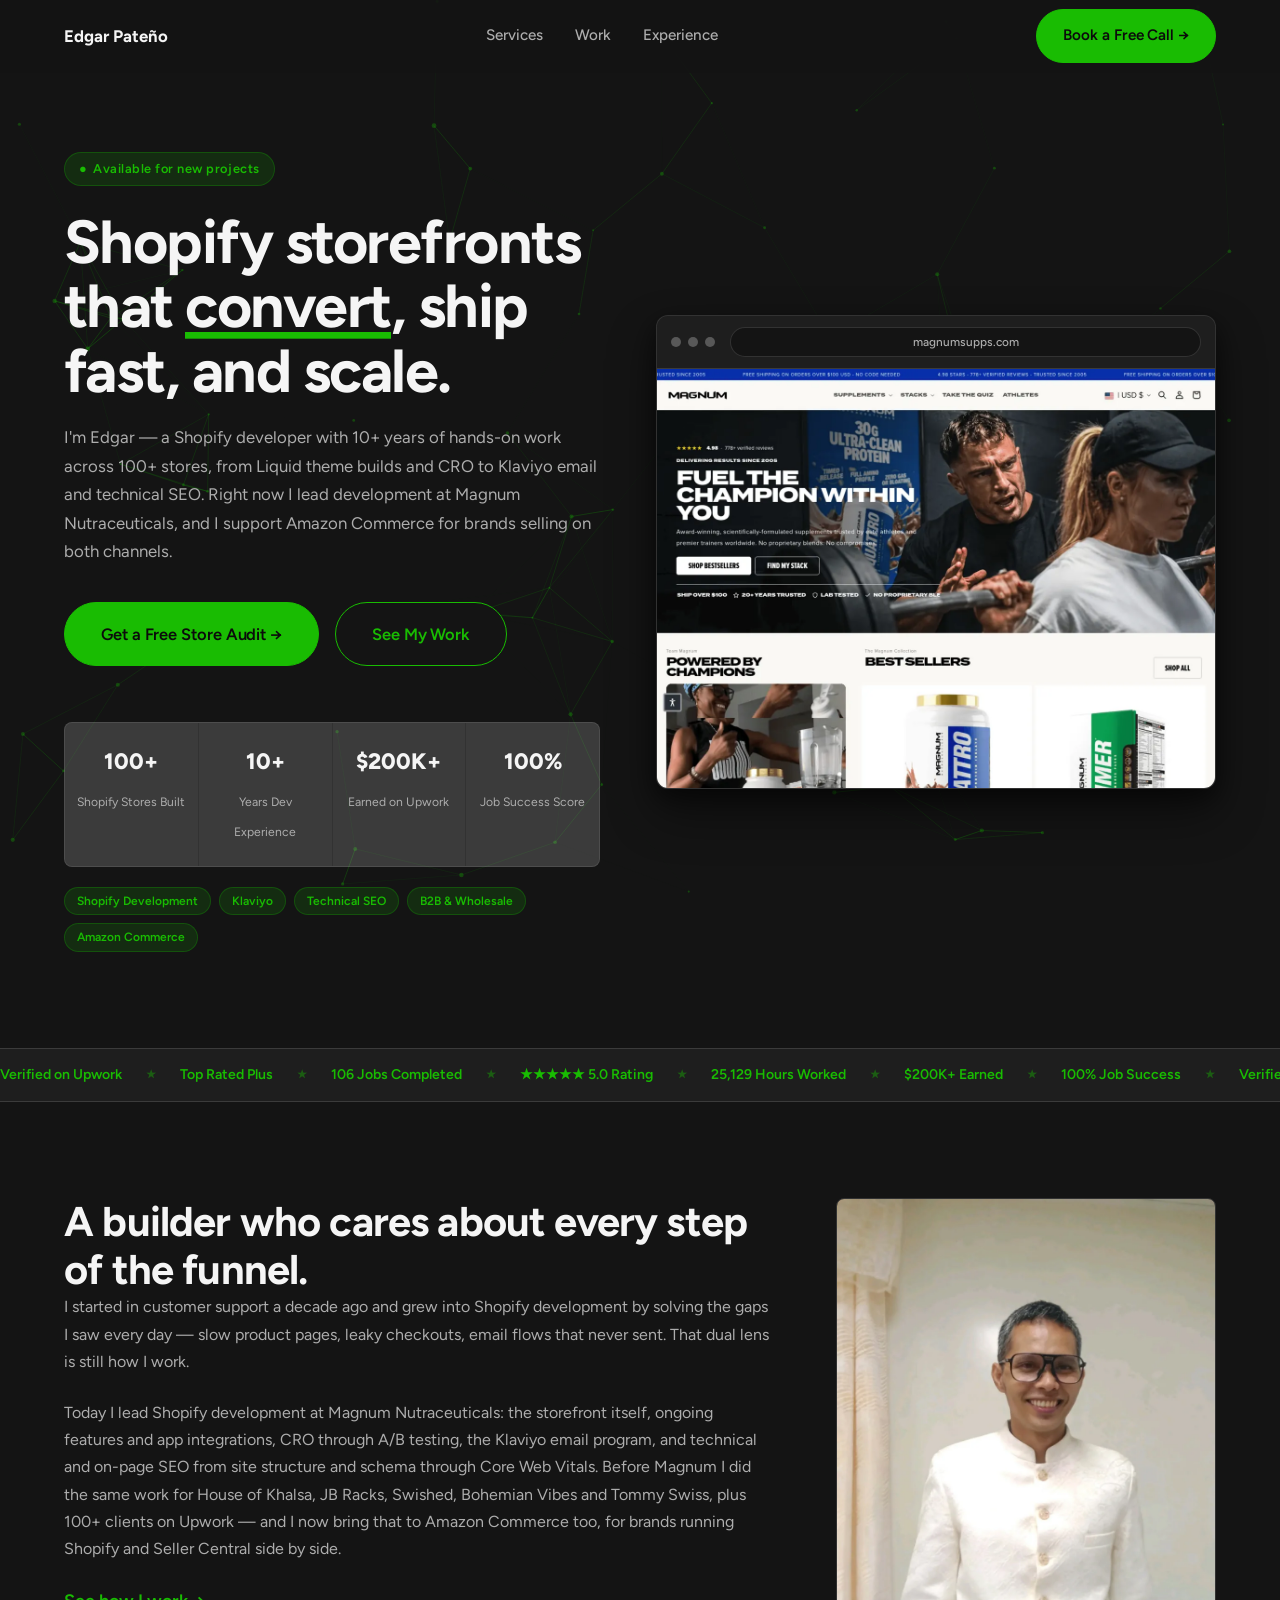
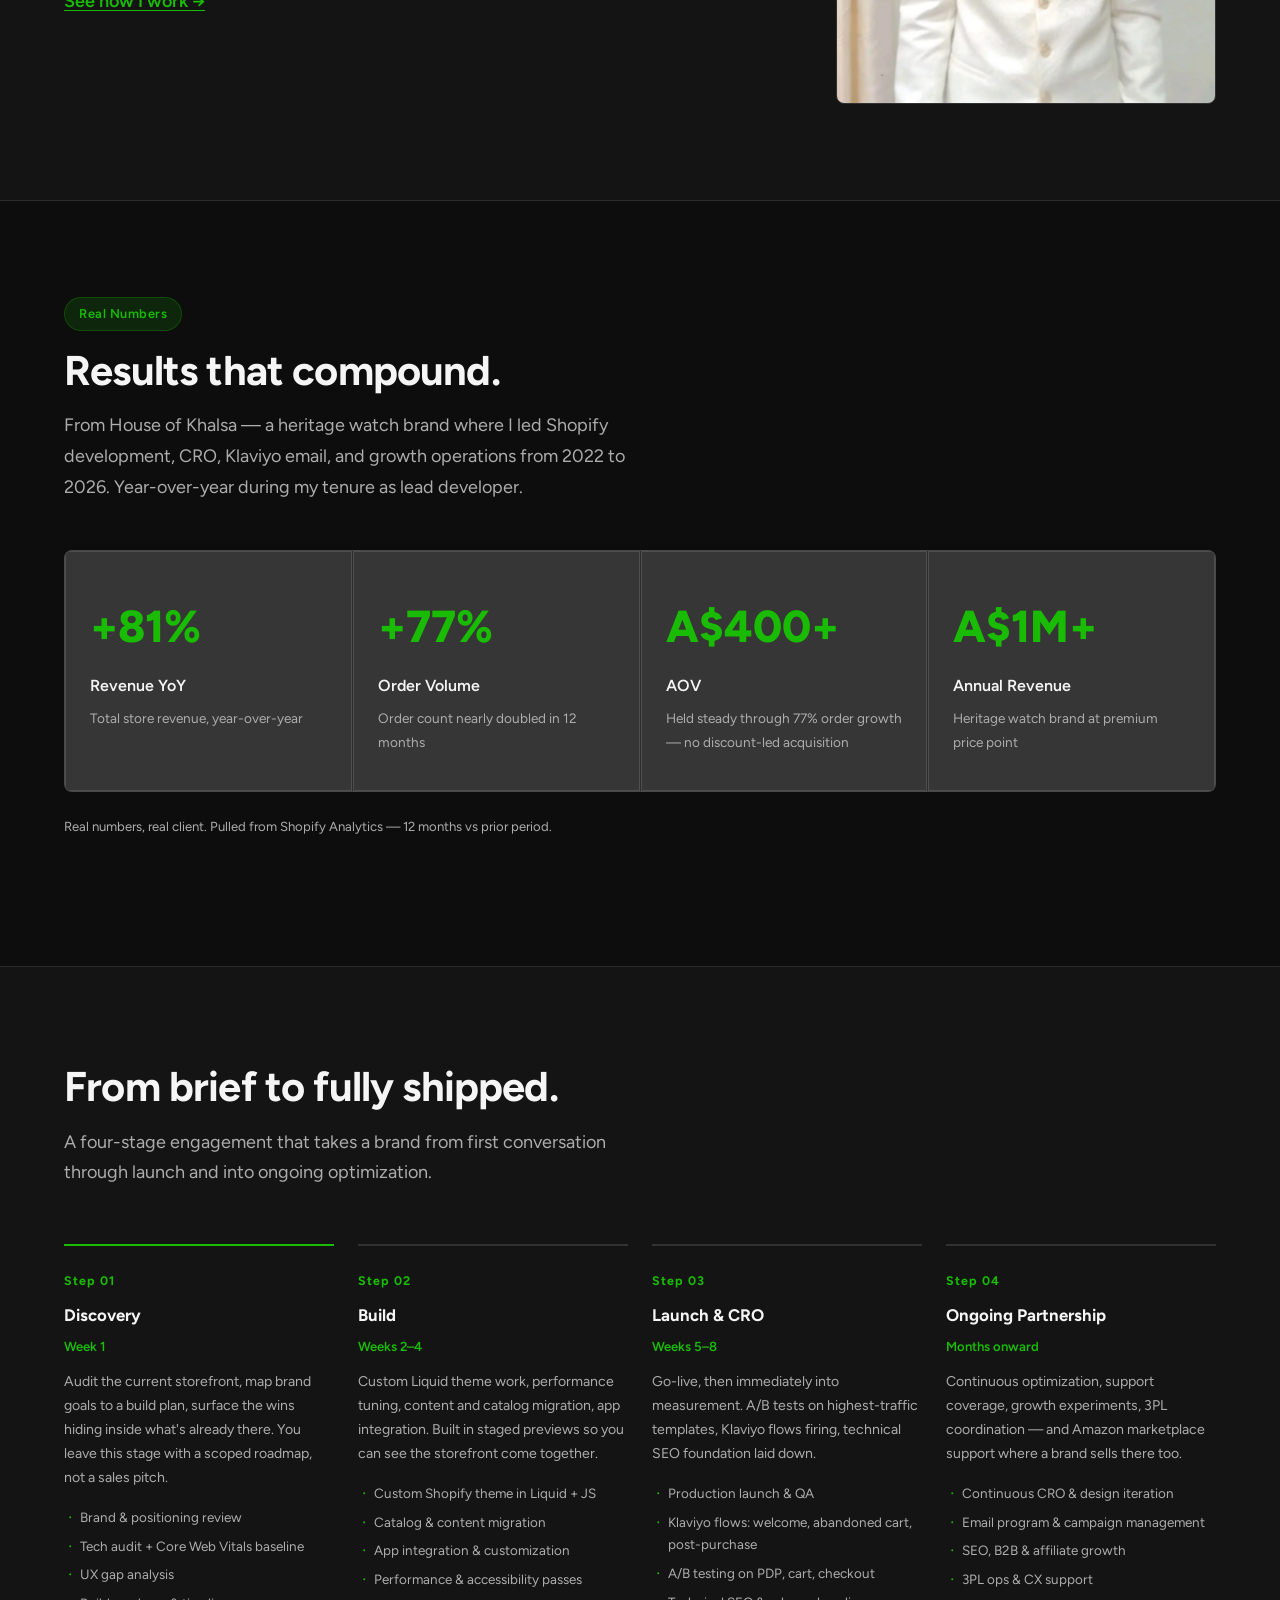
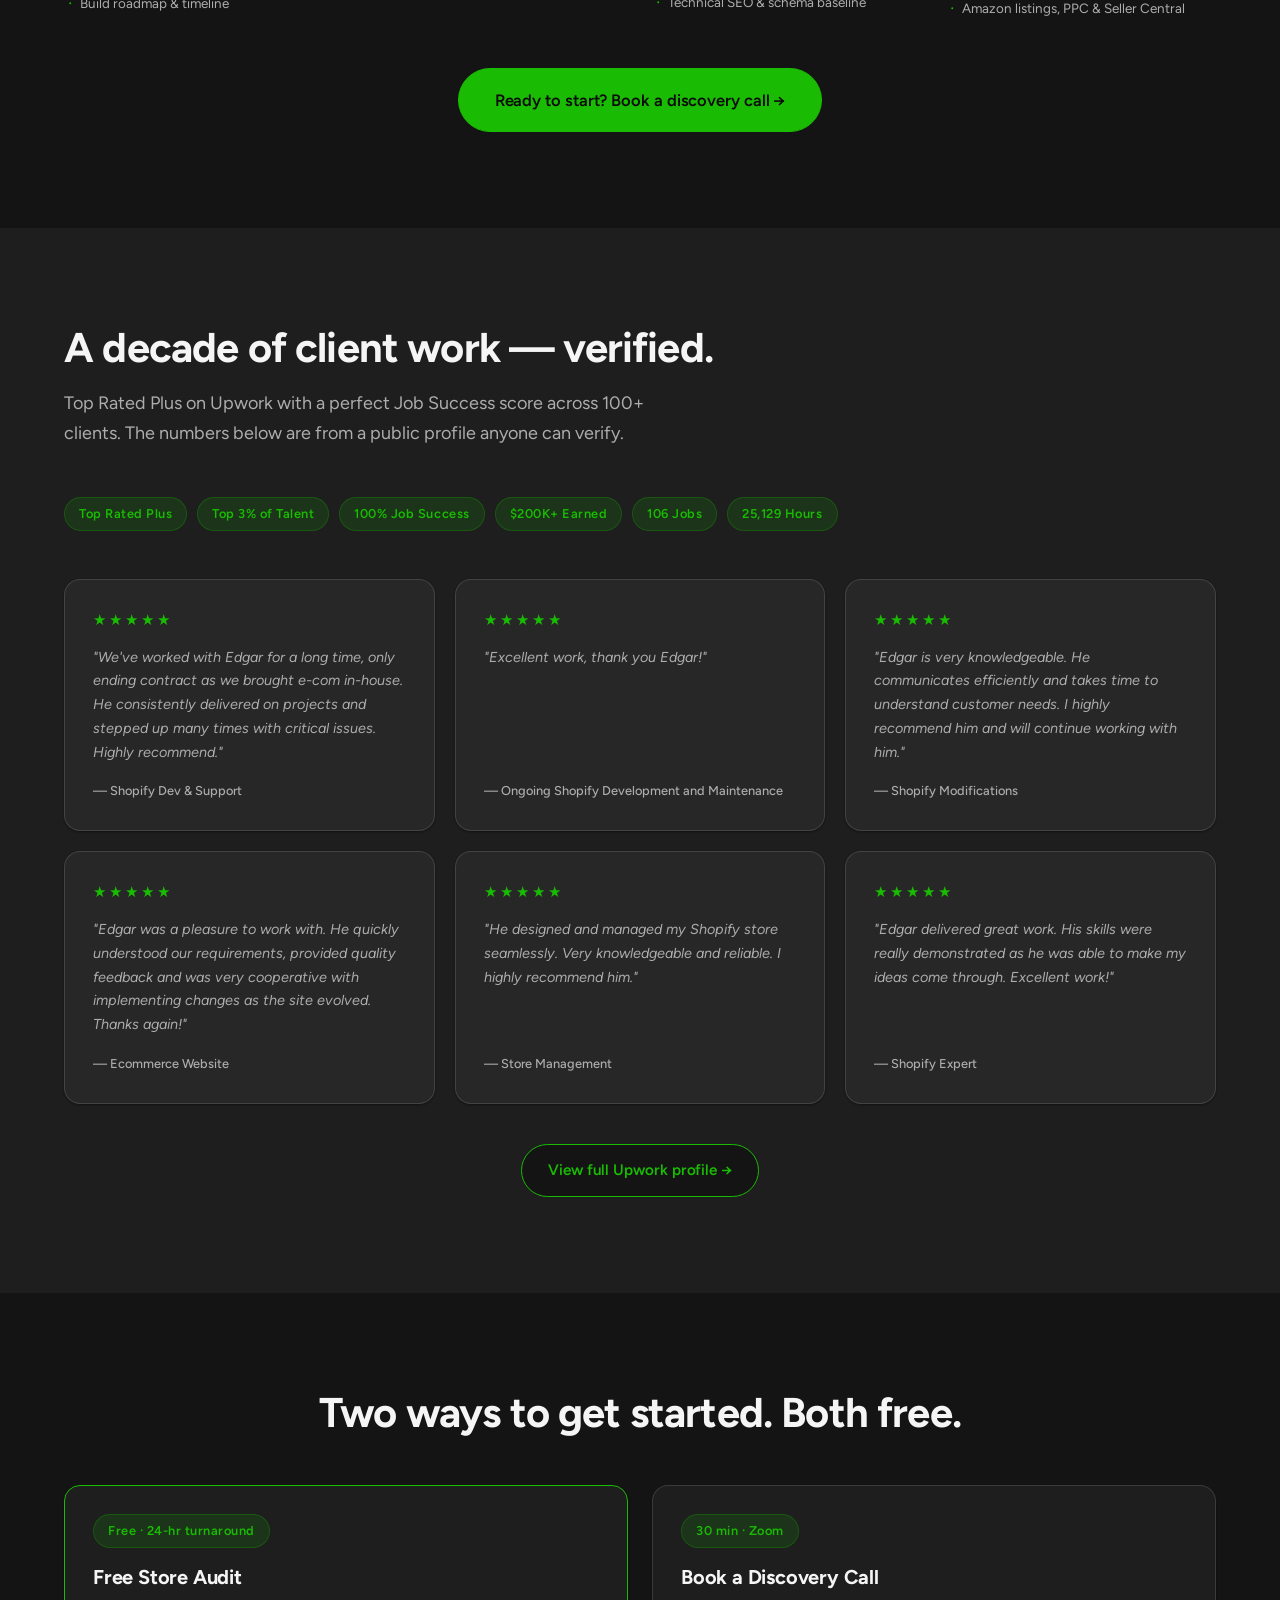
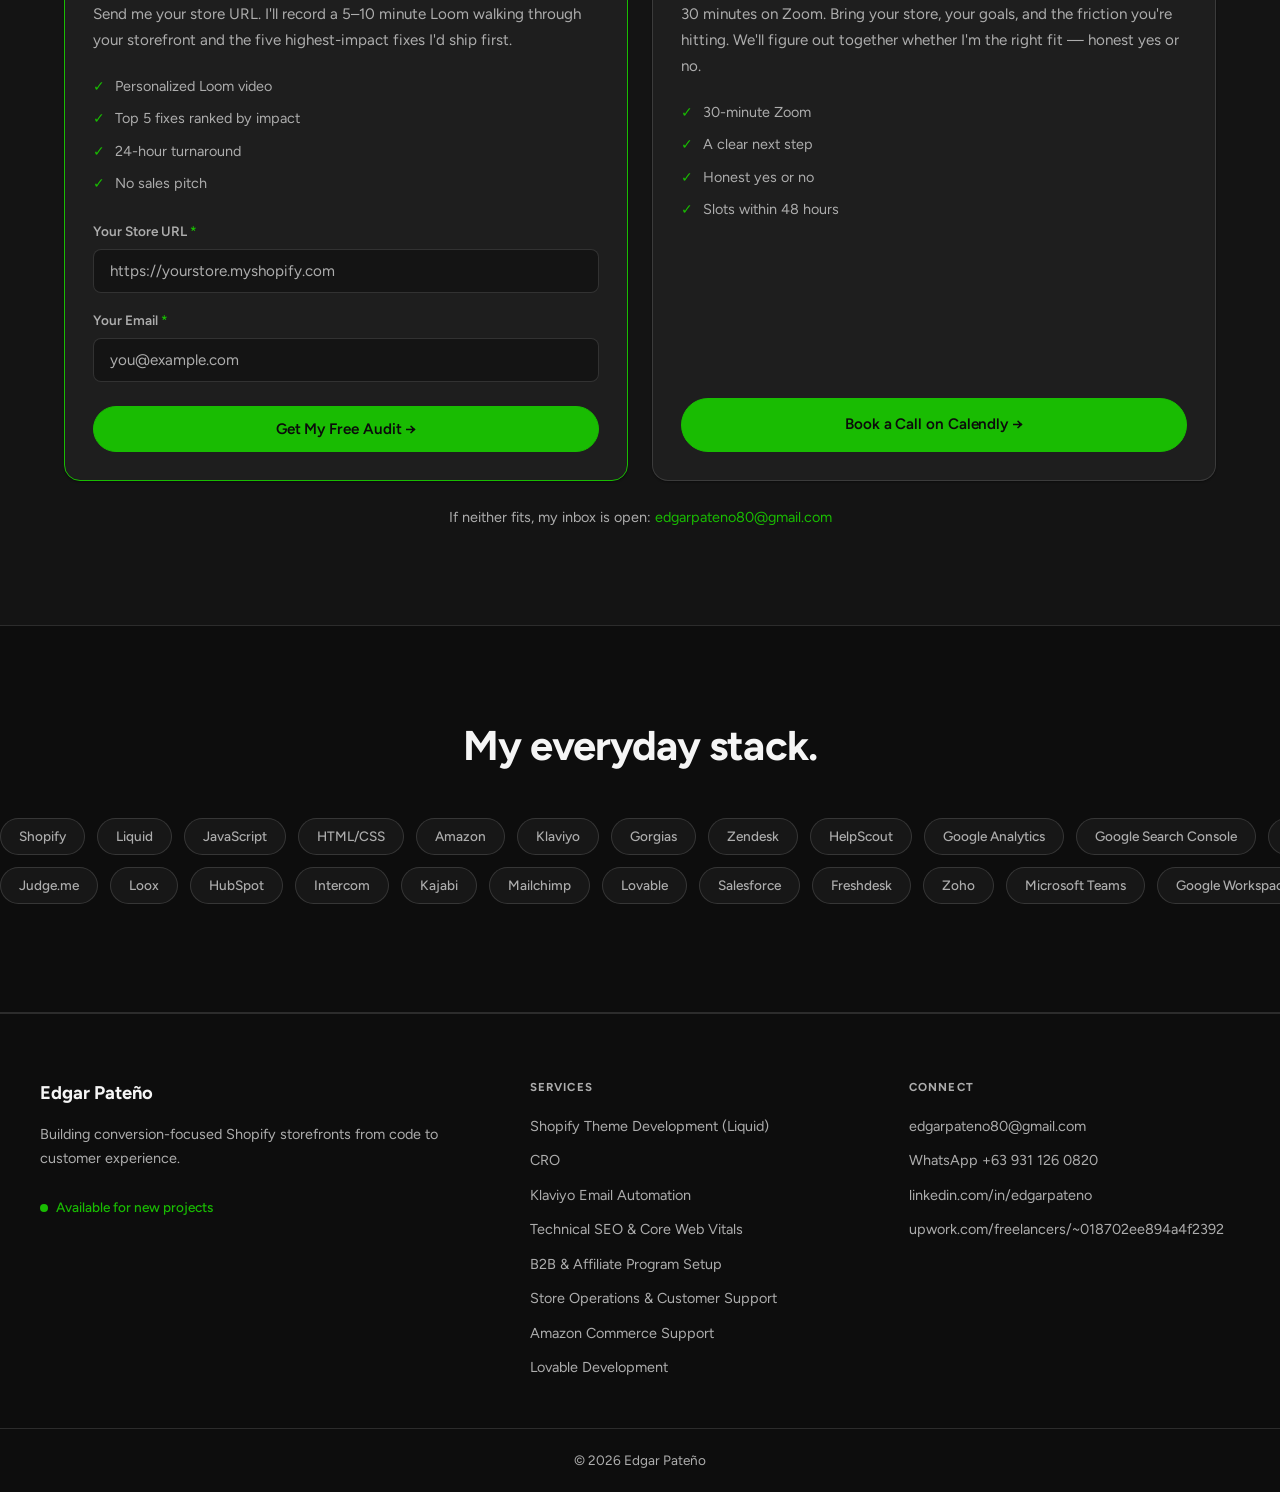
==== commit f332deba: "Dark charcoal theme so the node field reads The field was drawn in dark green on white, where it can" ====
--- a/index.html
+++ b/index.html
@@ -3,7 +3,7 @@
 <head>
   <meta charset="UTF-8">
   <meta name="viewport" content="width=device-width, initial-scale=1.0">
-  <meta name="theme-color" content="#FFFFFF">
+  <meta name="theme-color" content="#141414">
   <title>Edgar Pateño — Shopify Developer & eCommerce Specialist</title>
   <meta name="description" content="Shopify developer with 10+ years experience and 100+ stores built. Custom Liquid themes, CRO, Klaviyo email automation, technical SEO and Amazon Commerce support. Currently building at Magnum Nutraceuticals.">
   <link rel="preconnect" href="https://fonts.googleapis.com">
--- a/style.css
+++ b/style.css
@@ -1,33 +1,52 @@
 /* ─── TOKENS ──────────────────────────────────────────────── */
-/* Design system derived from upwork.com (scraped 2026-09-06):
-   primary #108A00 · bg #FFFFFF · ink #181818 · pill buttons · 4px base unit */
+/* Dark charcoal theme. Neutral greys on purpose — the only colour in the
+   system is the Upwork green, so it carries all the emphasis.
+
+   Every surface below the ground is TRANSLUCENT, not opaque. That is what
+   lets the node field (nodefield.js) read through the whole page instead of
+   only in the gaps between bands; an opaque panel would mask it. Contrast
+   figures in the comments are measured against the composited result, not
+   against the token colour on its own. */
 :root {
-  /* Surfaces */
-  --bg:         #FFFFFF;
-  --surface:    #F7F9F7;   /* Upwork soft green-tinted panel */
-  --surface-2:  #EDF2ED;
-  --border:     #E4EBE4;
-  --border-str: #C9D4C9;
-
-  /* Brand */
-  --accent:     #108A00;   /* Upwork green */
-  --accent-hi:  #14A800;   /* hover */
-  --accent-dk:  #0A6B00;   /* pressed */
-  --accent-sf:  #E8F5E6;   /* green wash */
-  --lime:       #D2FF00;   /* Upwork chartreuse — decoration / dark bands */
-  --on-accent:  #FFFFFF;
+  /* Surfaces — the ground is opaque, everything above it is a veil. */
+  --bg:         #141414;   /* page ground */
+  --surface:    rgba(255,255,255,.045);  /* raised panel  ≈ #1F1F1F */
+  --surface-2:  rgba(255,255,255,.075);  /* pressed/well  ≈ #262626 */
+  --border:     rgba(255,255,255,.13);
+  --border-str: rgba(255,255,255,.26);
+
+  /* Brand — #14A800 is Upwork's own green, one step up from the #108A00
+     used on the light theme, which only managed 4.09:1 here. This value is
+     the rare one that works BOTH ways: 5.82:1 as text on the ground, and
+     5.82:1 for near-black text sitting on it as a button fill. White on it
+     is only 3.17:1, so --on-accent is dark, not white. */
+  --accent:     #19BC02;   /* 7.2:1 on ground; 5.5:1 as pill text on its own
+                              --accent-sf tint, where #14A800 gave only 4.4 */
+  --accent-hi:  #23D208;   /* hover */
+  --accent-dk:  #14A800;   /* pressed */
+  --accent-sf:  rgba(25,188,2,.14);  /* green wash → a tint, not a fill */
+  --lime:       #D2FF00;   /* chartreuse, kept for secondary accents */
+  --on-accent:  #0B0B0B;
 
   /* Ink */
-  --text:       #181818;
-  --text-2:     #3C403C;
-  --muted:      #5E625E;   /* 4.9:1 on white — AA */
-
-  /* Inverted band palette */
-  --dark:       #001E00;   /* Upwork deep green-black */
-  --dark-2:     #0A2A0A;
-  --dark-text:  #F2F7F2;
-  --dark-muted: #A9B5A9;
-  --dark-border: rgba(255,255,255,.14);
+  --text:       #F5F5F5;   /* 16.9:1 on ground */
+  --text-2:     #D4D4D4;   /* 12.4:1 */
+  --muted:      #ADADAD;   /* 8.2:1 on ground; 5.0:1 where two --surface
+                              veils stack (the stat cells), where #A3A3A3
+                              gave only 4.4 */
+
+  /* Deeper band. On a dark site this is the RECESSED surface rather than the
+     only dark one, so it is a black veil rather than a solid colour — the
+     node field still shows through it. */
+  --dark:       rgba(0,0,0,.34);
+  --dark-2:     rgba(0,0,0,.5);
+  --dark-text:  #F5F5F5;
+  --dark-muted: #ADADAD;
+  --dark-border: rgba(255,255,255,.13);
+
+  /* Feedback */
+  --danger:     #FF6B6B;   /* 5.9:1 on ground; #C9252D was 2.6:1 */
+  --danger-sf:  rgba(255,107,107,.12);
 
   /* Geometry — 4px base unit */
   --radius:      8px;
@@ -37,16 +56,18 @@
   --nav-h:   72px;
   --sec-y:   96px;
 
+  /* Elevation — a soft grey drop reads as nothing on charcoal, so depth
+     comes from the inset top highlight in .card. These stay for the cast
+     shadow only. */
+  --shadow-sm: 0 1px 2px rgba(0,0,0,.4);
+  --shadow-md: 0 4px 12px rgba(0,0,0,.45), 0 12px 28px rgba(0,0,0,.35);
+  --shadow-lg: 0 8px 24px rgba(0,0,0,.5), 0 24px 48px rgba(0,0,0,.4);
+
   /* Node field (nodefield.js) — bare "r, g, b" triples so the script can
-     compose them with a per-line alpha. Brand green, so the mesh reads as
-     part of the identity rather than generic grey noise. */
-  --nf-line:    16, 138, 0;    /* --accent  */
-  --nf-node:    10, 107, 0;    /* --accent-dk, slightly darker than the lines */
-
-  /* Elevation — soft, light-theme appropriate */
-  --shadow-sm: 0 1px 2px rgba(24,24,24,.04), 0 1px 3px rgba(24,24,24,.06);
-  --shadow-md: 0 4px 12px rgba(24,24,24,.06), 0 12px 28px rgba(24,24,24,.05);
-  --shadow-lg: 0 8px 24px rgba(24,24,24,.08), 0 24px 48px rgba(24,24,24,.07);
+     compose them with a per-line alpha. Light green on the charcoal, the
+     inverse of the light theme. */
+  --nf-line:    25, 188, 2;
+  --nf-node:    25, 188, 2;
 }
 
 /* ─── NODE FIELD ─────────────────────────────────────────── */
@@ -140,7 +161,7 @@
   letter-spacing: .04em;
   color: var(--accent);
   background: var(--accent-sf);
-  border: 1px solid rgba(16,138,0,.22);
+  border: 1px solid rgba(20,168,0,.30);
   border-radius: var(--radius-pill);
 }
 
@@ -171,7 +192,7 @@
   background: var(--accent-hi);
   border-color: var(--accent-hi);
   transform: translateY(-1px);
-  box-shadow: 0 6px 18px rgba(16,138,0,.28);
+  box-shadow: 0 6px 18px rgba(20,168,0,.34);
 }
 .btn--primary:active { background: var(--accent-dk); transform: translateY(0); }
 .btn--primary:focus-visible {
@@ -196,7 +217,11 @@
 
 /* ─── CARD ───────────────────────────────────────────────── */
 .card {
-  background: var(--bg);
+  /* Veil, not a fill — an opaque card would punch a hole in the node field.
+     The inset top highlight is what reads as "raised" on a dark ground; a
+     soft grey drop shadow does nothing here. */
+  background: var(--surface);
+  box-shadow: inset 0 1px 0 rgba(255,255,255,.06), var(--shadow-sm);
   border: 1px solid var(--border);
   border-radius: var(--radius-lg);
   padding: 28px;
@@ -211,26 +236,15 @@
 
 /* ─── SECTION ────────────────────────────────────────────── */
 .section { padding: var(--sec-y) 0; }
+/* The whole site is dark now, so this no longer has to rescope every token
+   to invert its contents — it inherits the dark values. It survives purely as
+   a recessed band: a black veil, still translucent so the node field reads
+   through it. The old chartreuse rescope is gone too; with one dark palette
+   the green works everywhere and two accent colours read as inconsistent. */
 .section--dark {
   background: var(--dark);
-  color: var(--dark-text);
-  /* Rescope tokens so every descendant inverts without extra rules.
-     Chartreuse replaces green here — #108A00 lacks contrast on #001E00. */
-  --accent:    var(--lime);
-  --accent-hi: #E4FF4D;
-  --accent-dk: #B8E000;
-  --accent-sf: rgba(210,255,0,.12);
-  --on-accent: #001E00;
-  --text:      var(--dark-text);
-  --text-2:    #DCE5DC;
-  --muted:     var(--dark-muted);
-  --border:    var(--dark-border);
-  --border-str: rgba(255,255,255,.26);
-  --surface:   var(--dark-2);
-  --bg:        var(--dark);
-}
-.section--dark .card { background: var(--dark-2); box-shadow: none; }
-.section--dark .card:hover { box-shadow: 0 8px 32px rgba(0,0,0,.5); }
+  border-block: 1px solid var(--border);
+}
 .section--dark .btn--secondary { background: transparent; }
 .section--surface { background: var(--surface); }
 .sec-label  { margin-bottom: 16px; }
@@ -255,14 +269,14 @@
   top: 0;
   inset-inline: 0;
   z-index: 900;
-  background: rgba(255,255,255,.82);
+  background: rgba(20,20,20,.72);
   backdrop-filter: blur(16px);
   -webkit-backdrop-filter: blur(16px);
   border-bottom: 1px solid transparent;
   transition: border-color .3s, background .3s;
 }
 .nav.scrolled {
-  background: rgba(255,255,255,.97);
+  background: rgba(20,20,20,.92);
   border-bottom-color: var(--border);
   box-shadow: var(--shadow-sm);
 }
@@ -346,13 +360,7 @@
 /* ─── FOOTER ─────────────────────────────────────────────── */
 .footer {
   background: var(--dark);
-  color: var(--dark-text);
-  border-top: 1px solid var(--dark-border);
-  --accent:    var(--lime);
-  --on-accent: #001E00;
-  --text:      var(--dark-text);
-  --muted:     var(--dark-muted);
-  --border:    var(--dark-border);
+  border-top: 1px solid var(--border);
 }
 .footer__main { padding: 64px 0 48px; }
 .footer__grid {
@@ -759,10 +767,10 @@
 .form__select option { background: var(--surface); color: var(--text); }
 .form__group.error .form__input,
 .form__group.error .form__select,
-.form__group.error .form__textarea { border-color: #C9252D; }
+.form__group.error .form__textarea { border-color: var(--danger); }
 .form__error-msg {
   font-size: .8rem;
-  color: #C9252D;
+  color: var(--danger);
   margin-top: 4px;
   display: none;
 }
@@ -781,14 +789,14 @@
 .form__fail {
   margin-bottom: 20px;
   padding: 16px 18px;
-  border: 1px solid rgba(201,37,45,.28);
-  border-left: 3px solid #C9252D;
+  border: 1px solid rgba(255,107,107,.34);
+  border-left: 3px solid var(--danger);
   border-radius: var(--radius);
-  background: #FDF3F3;
-}
-.form__fail p { font-size: .93rem; line-height: 1.6; color: #7A1319; margin: 0; }
-.form__fail a { color: #C9252D; text-decoration: underline; font-weight: 600; }
-.form__fail a:hover { color: #7A1319; }
+  background: var(--danger-sf);
+}
+.form__fail p { font-size: .93rem; line-height: 1.6; color: #FFC9C9; margin: 0; }
+.form__fail a { color: var(--danger); text-decoration: underline; font-weight: 600; }
+.form__fail a:hover { color: #FFC9C9; }
 
 /* In-flight submit state — never uses [disabled], so the button stays
    focusable and screen readers keep announcing it. */
@@ -1015,7 +1023,7 @@
   display: inline-block;
   padding: 3px 12px;
   background: var(--accent-sf);
-  border: 1px solid rgba(16,138,0,.22);
+  border: 1px solid rgba(20,168,0,.30);
   border-radius: 100px;
   font-size: .75rem;
   font-weight: 600;
@@ -1145,7 +1153,7 @@
   height: 44px;
   border-radius: 12px;
   background: var(--accent-sf);
-  border: 1px solid rgba(16,138,0,.22);
+  border: 1px solid rgba(20,168,0,.30);
   color: var(--accent);
   font-weight: 700;
   font-size: 1.05rem;
@@ -1223,7 +1231,7 @@
   z-index: 1000;
   padding: 12px 20px;
   background: var(--accent);
-  color: #fff;
+  color: var(--on-accent);
   font-weight: 600;
   border-radius: 0 0 var(--radius) 0;
 }
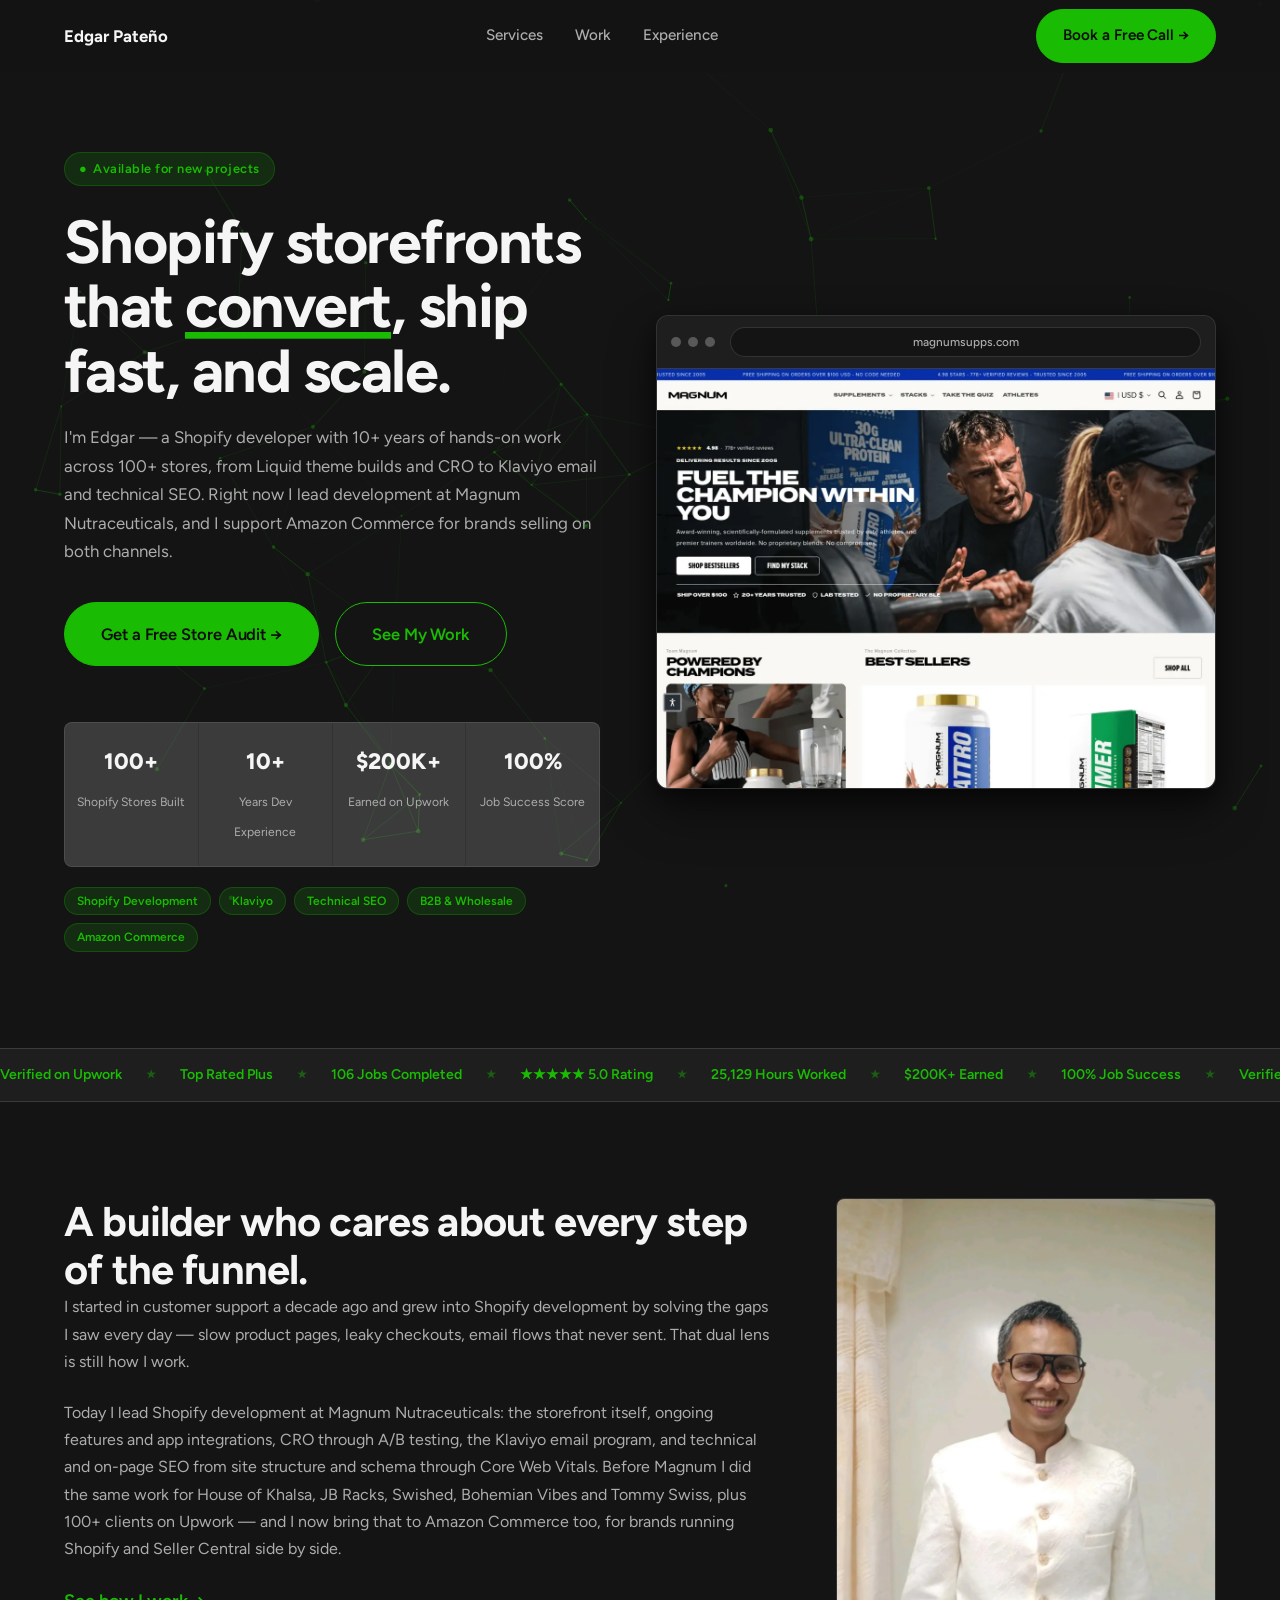
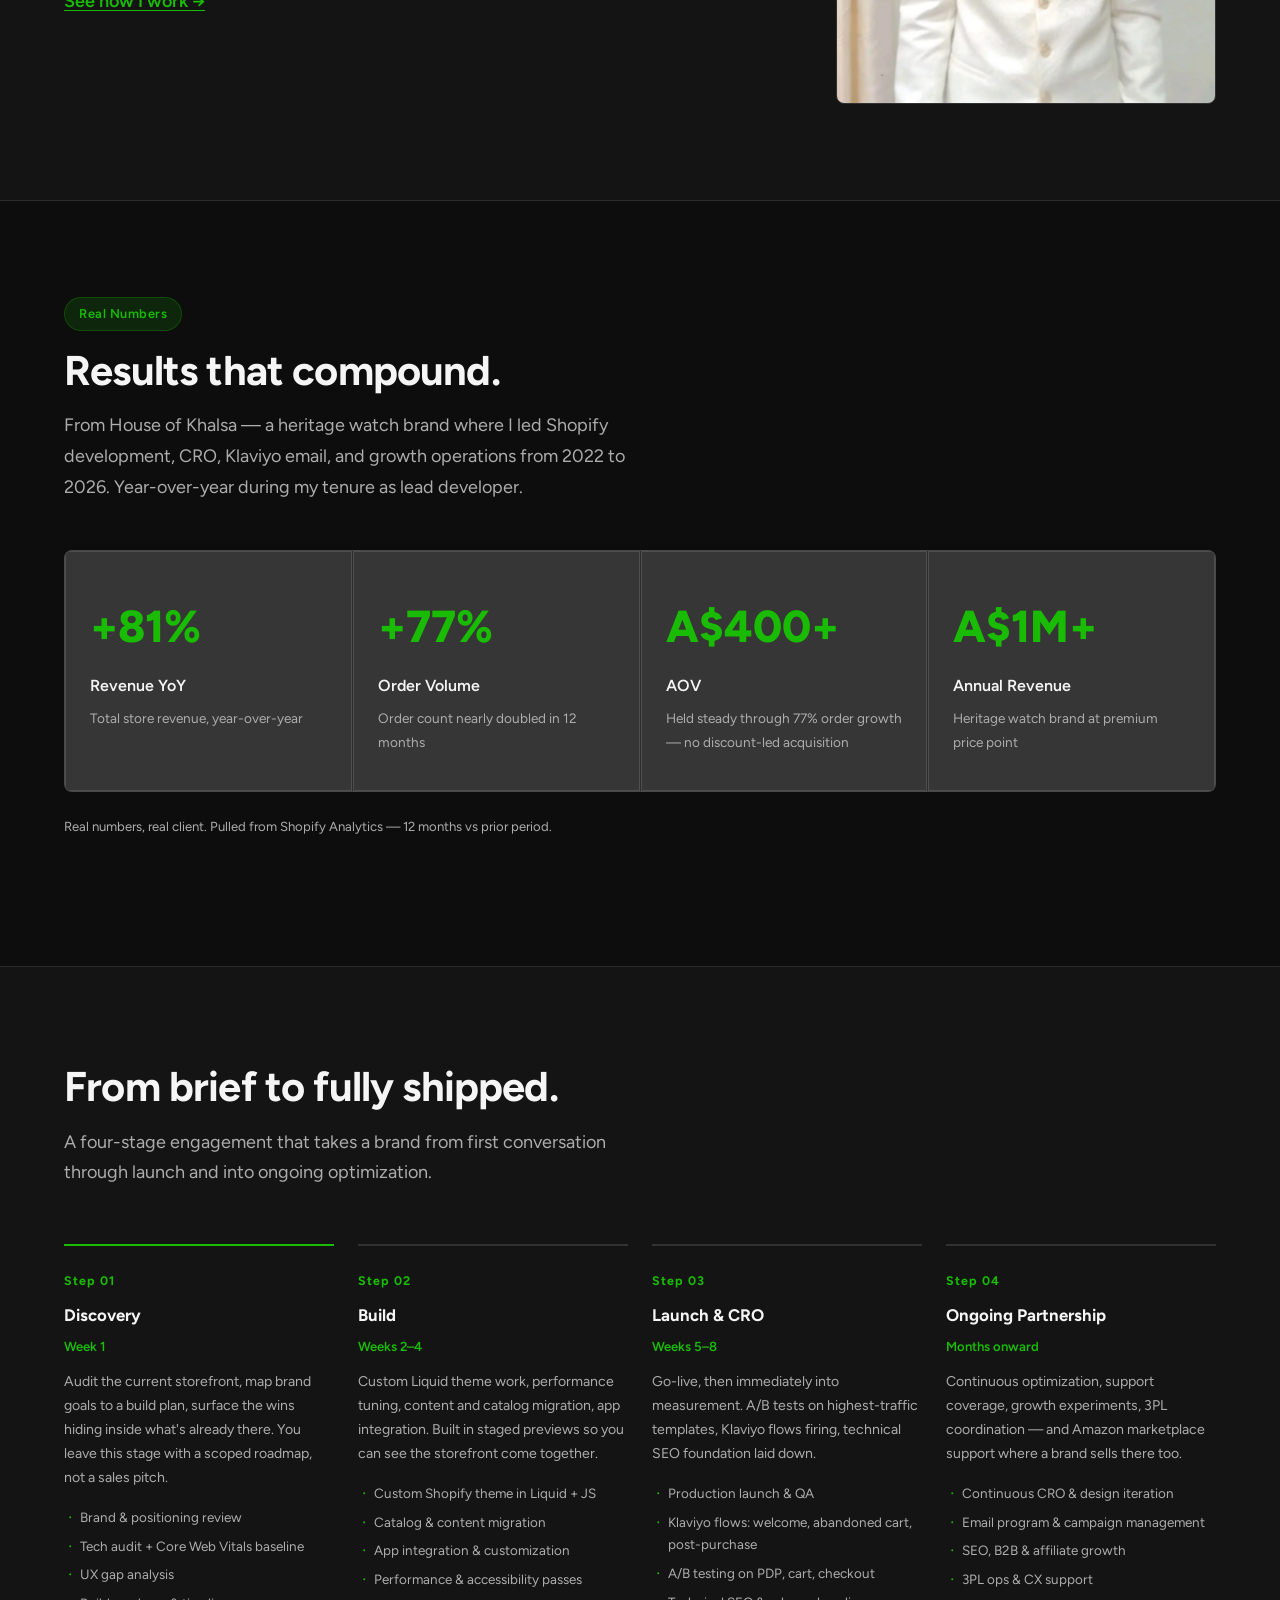
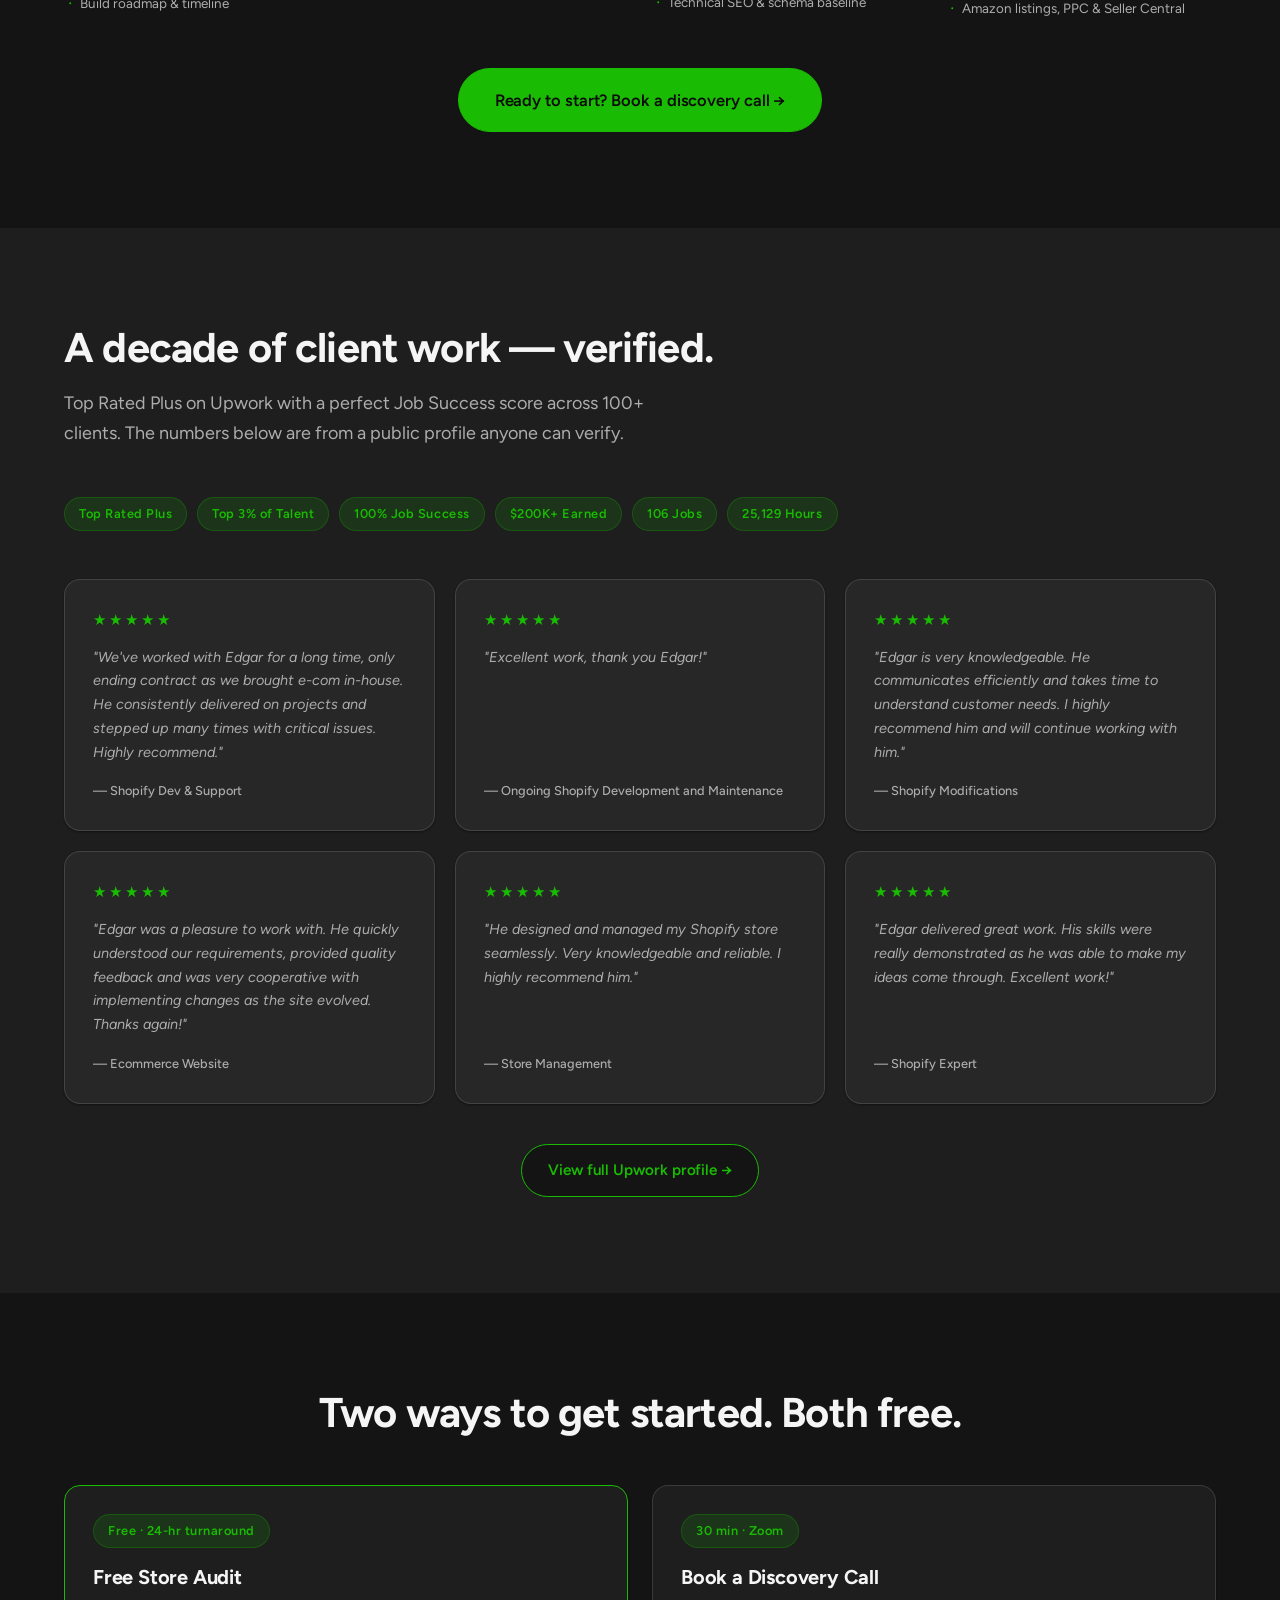
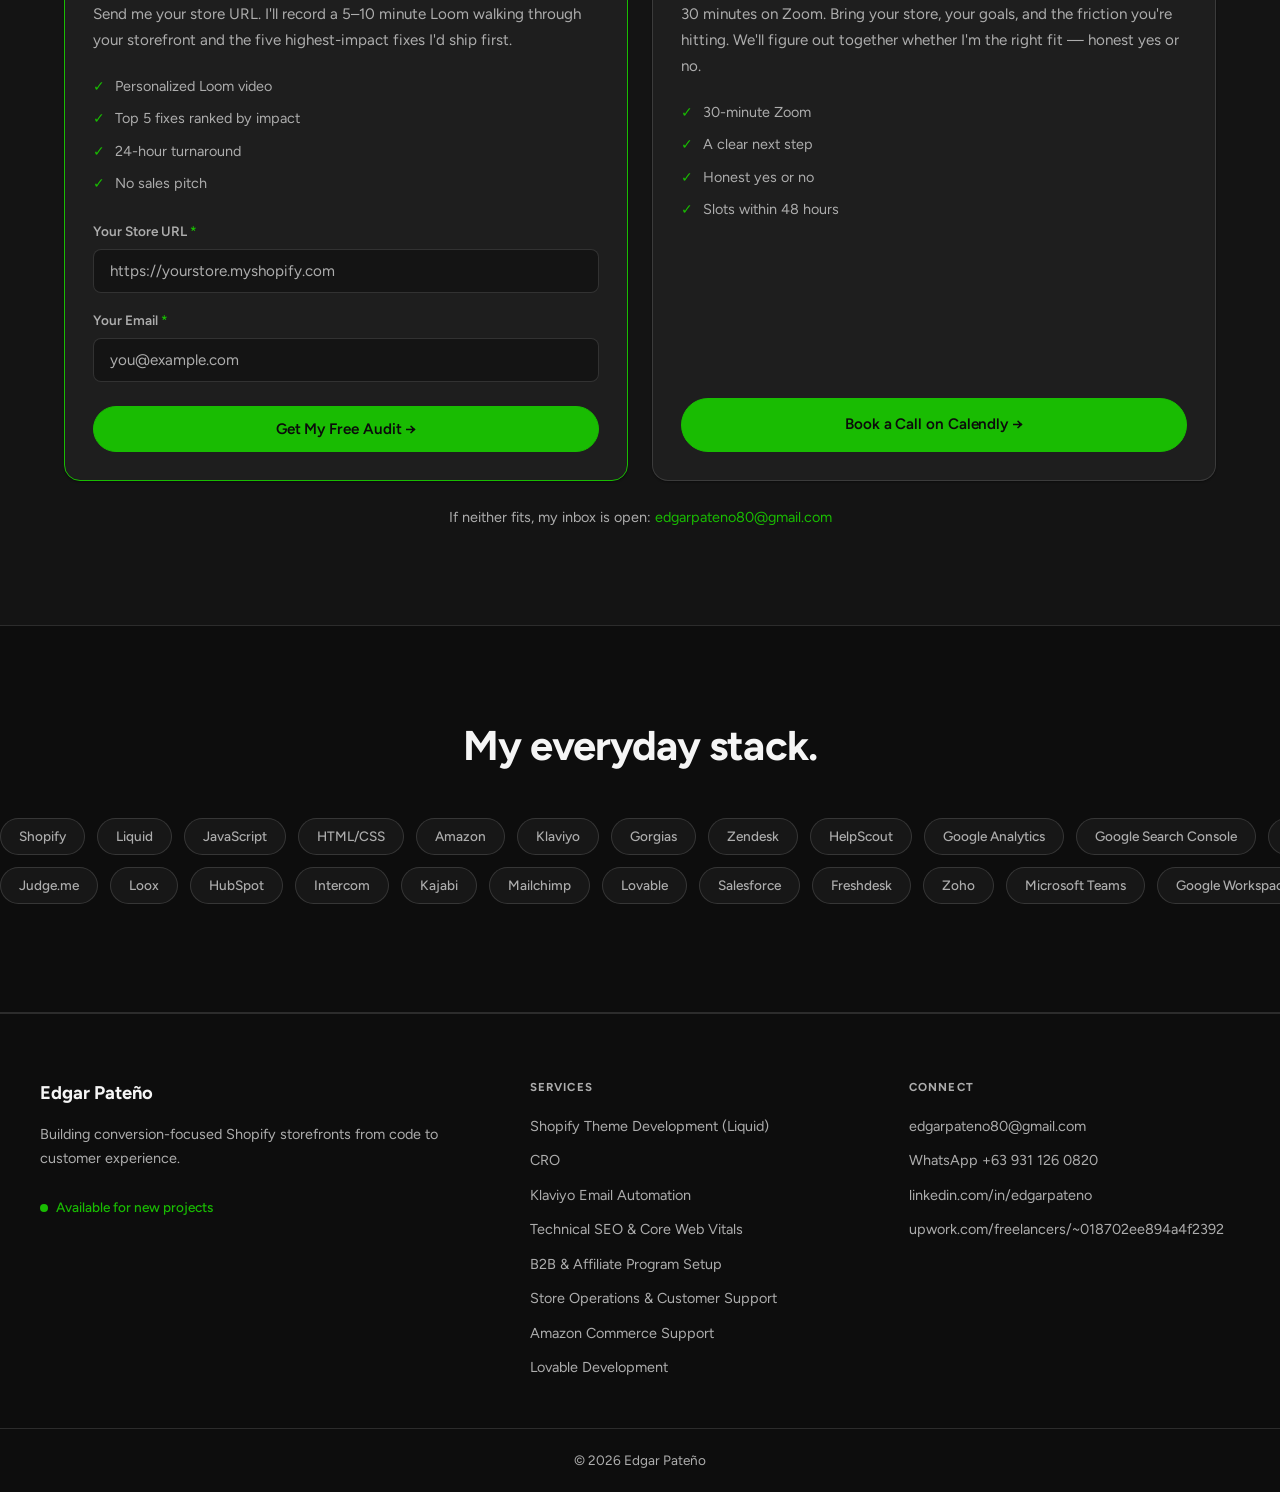
==== commit 723b0688: "Fix the free-audit form: it was submitting nowhere The form had no action and no method. nav.js guar" ====
--- a/index.html
+++ b/index.html
@@ -346,8 +346,20 @@
           <li>No sales pitch</li>
         </ul>
         <div class="form-wrapper">
-          <form data-validate novalidate data-success="audit-success">
-            <input name="website" tabindex="-1" autocomplete="off" style="display:none" aria-hidden="true">
+          <form
+            id="audit-form"
+            class="form"
+            action="https://formspree.io/f/mjgjqerj"
+            method="POST"
+            data-validate
+            data-success="audit-success"
+            data-fail="audit-fail"
+            novalidate
+          >
+            <!-- honeypot — must be named _gotcha: that is the name nav.js
+                 checks and the one Formspree drops server-side. -->
+            <input name="_gotcha" tabindex="-1" autocomplete="off" style="display:none" aria-hidden="true">
+            <input type="hidden" name="_subject" value="Free store audit request from edgarpateno.github.io">
             <div class="form__group">
               <label for="audit-url" class="form__label form__label--req">Your Store URL</label>
               <input type="url" id="audit-url" name="store_url" class="form__input" placeholder="https://yourstore.myshopify.com" required>
@@ -360,6 +372,12 @@
             </div>
             <button type="submit" class="btn btn--primary btn--full" style="margin-top:8px">Get My Free Audit →</button>
           </form>
+          <div class="form__fail" id="audit-fail" role="alert" hidden>
+            <p><strong>That didn't send.</strong> Something went wrong on the way to my inbox
+            &mdash; please email me directly at
+            <a href="mailto:edgarpateno80@gmail.com">edgarpateno80@gmail.com</a>
+            or message <a href="https://wa.me/639311260820" target="_blank" rel="noopener">WhatsApp +63&nbsp;931&nbsp;126&nbsp;0820</a>.</p>
+          </div>
           <div class="form__success" id="audit-success">
             <h3>Audit request received!</h3>
             <p>I'll review your store and send a Loom within 24 hours.</p>
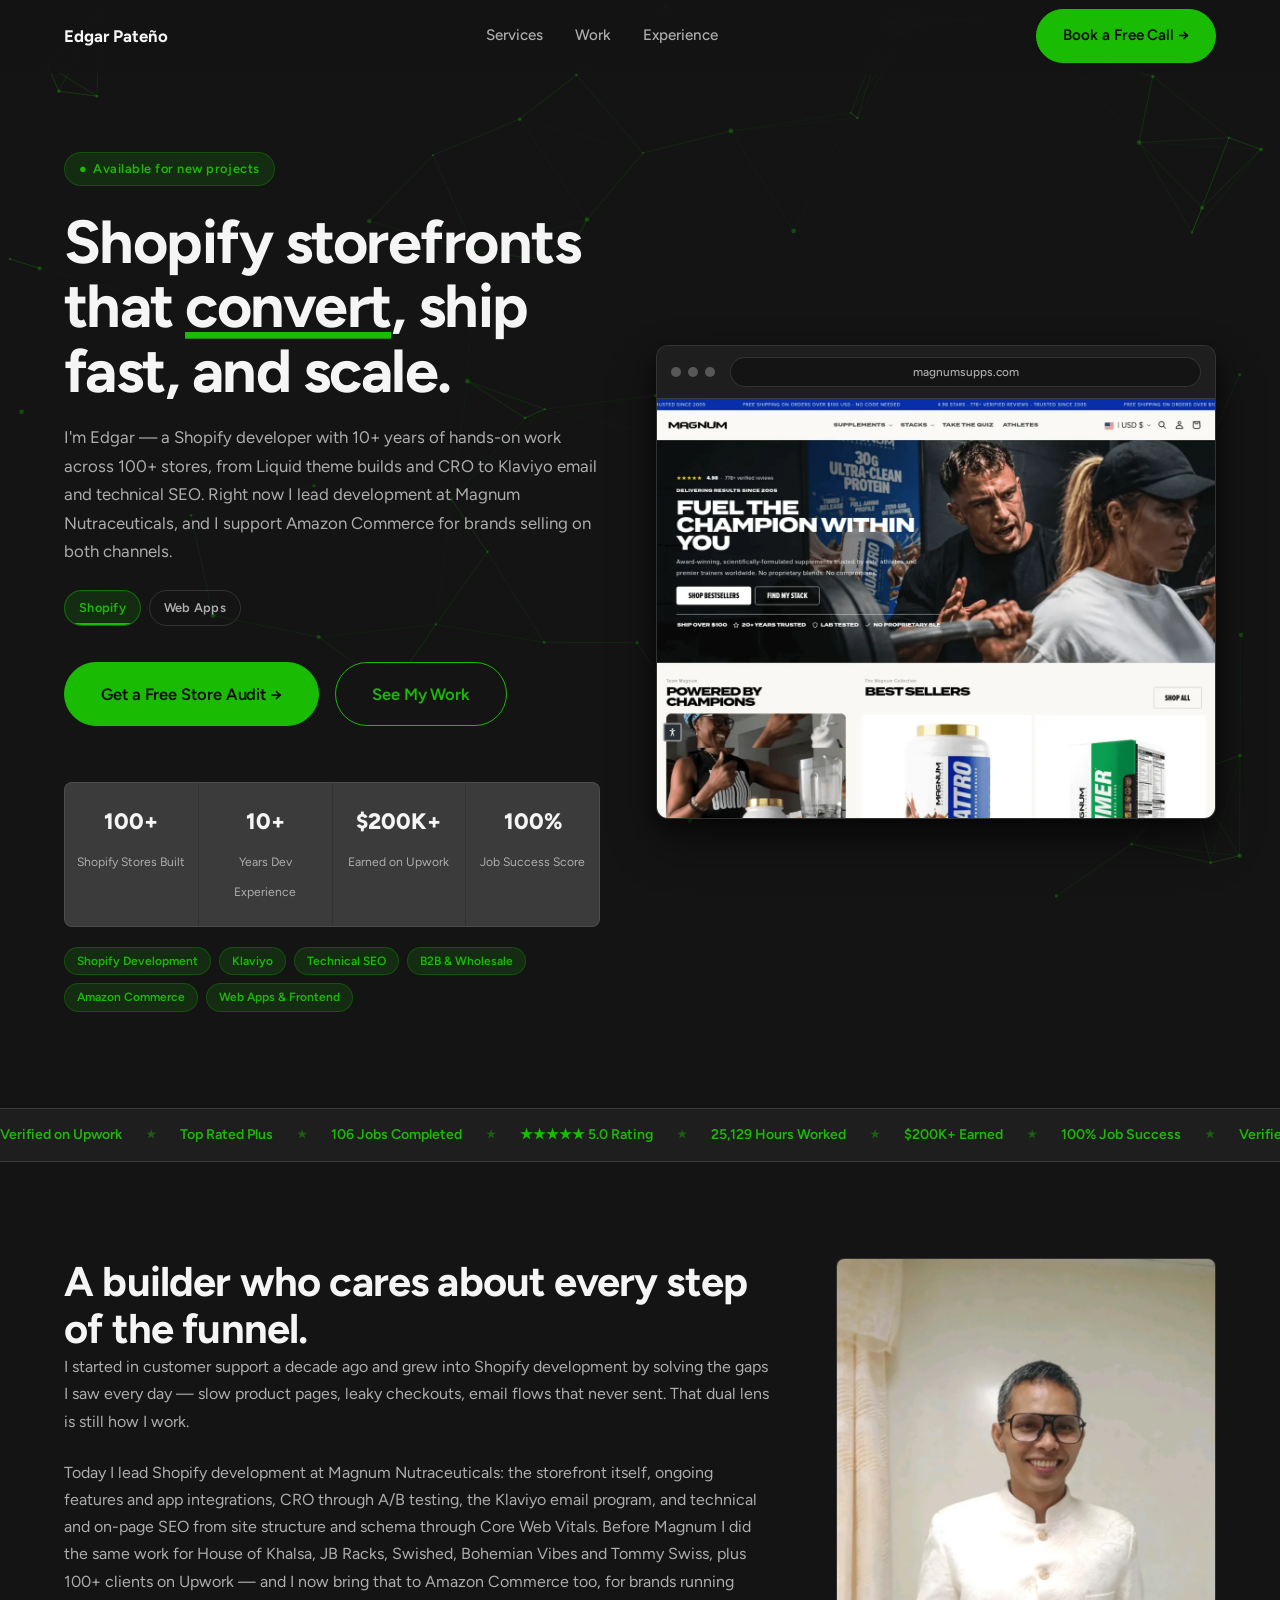
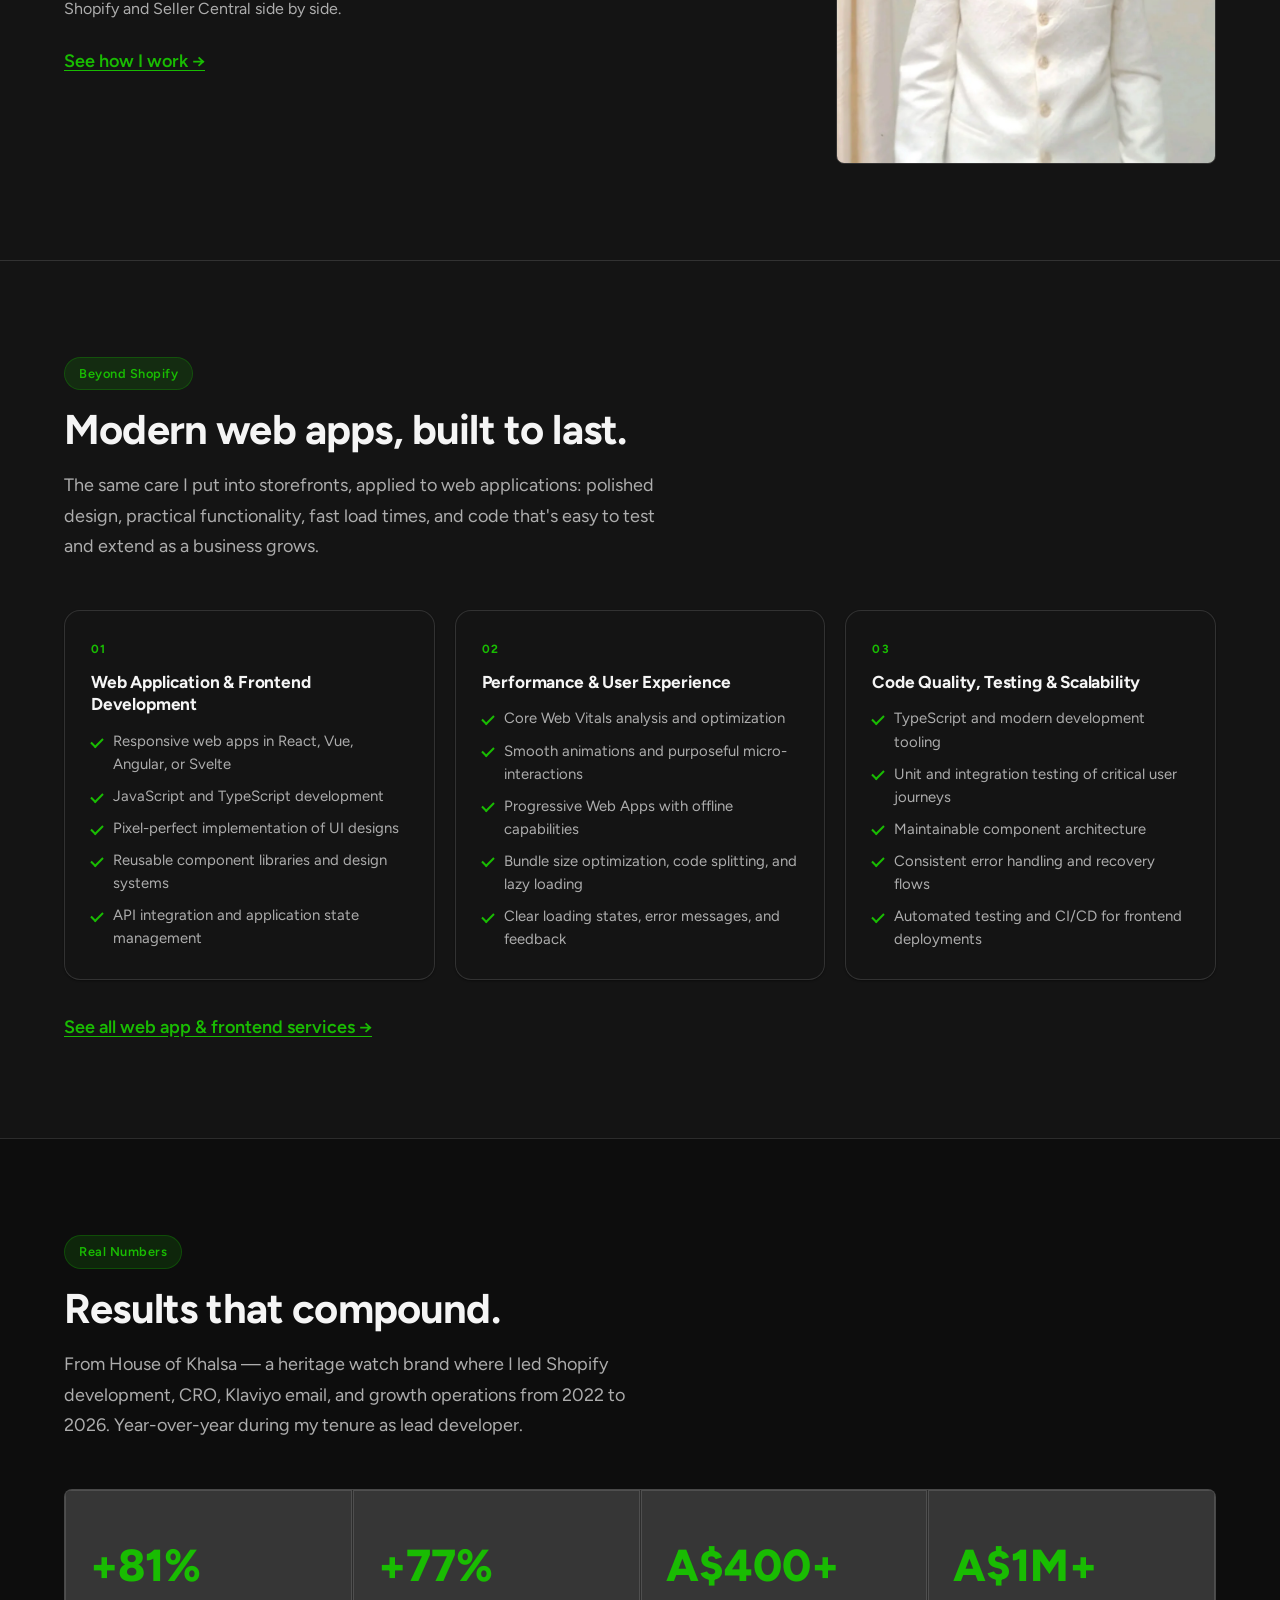
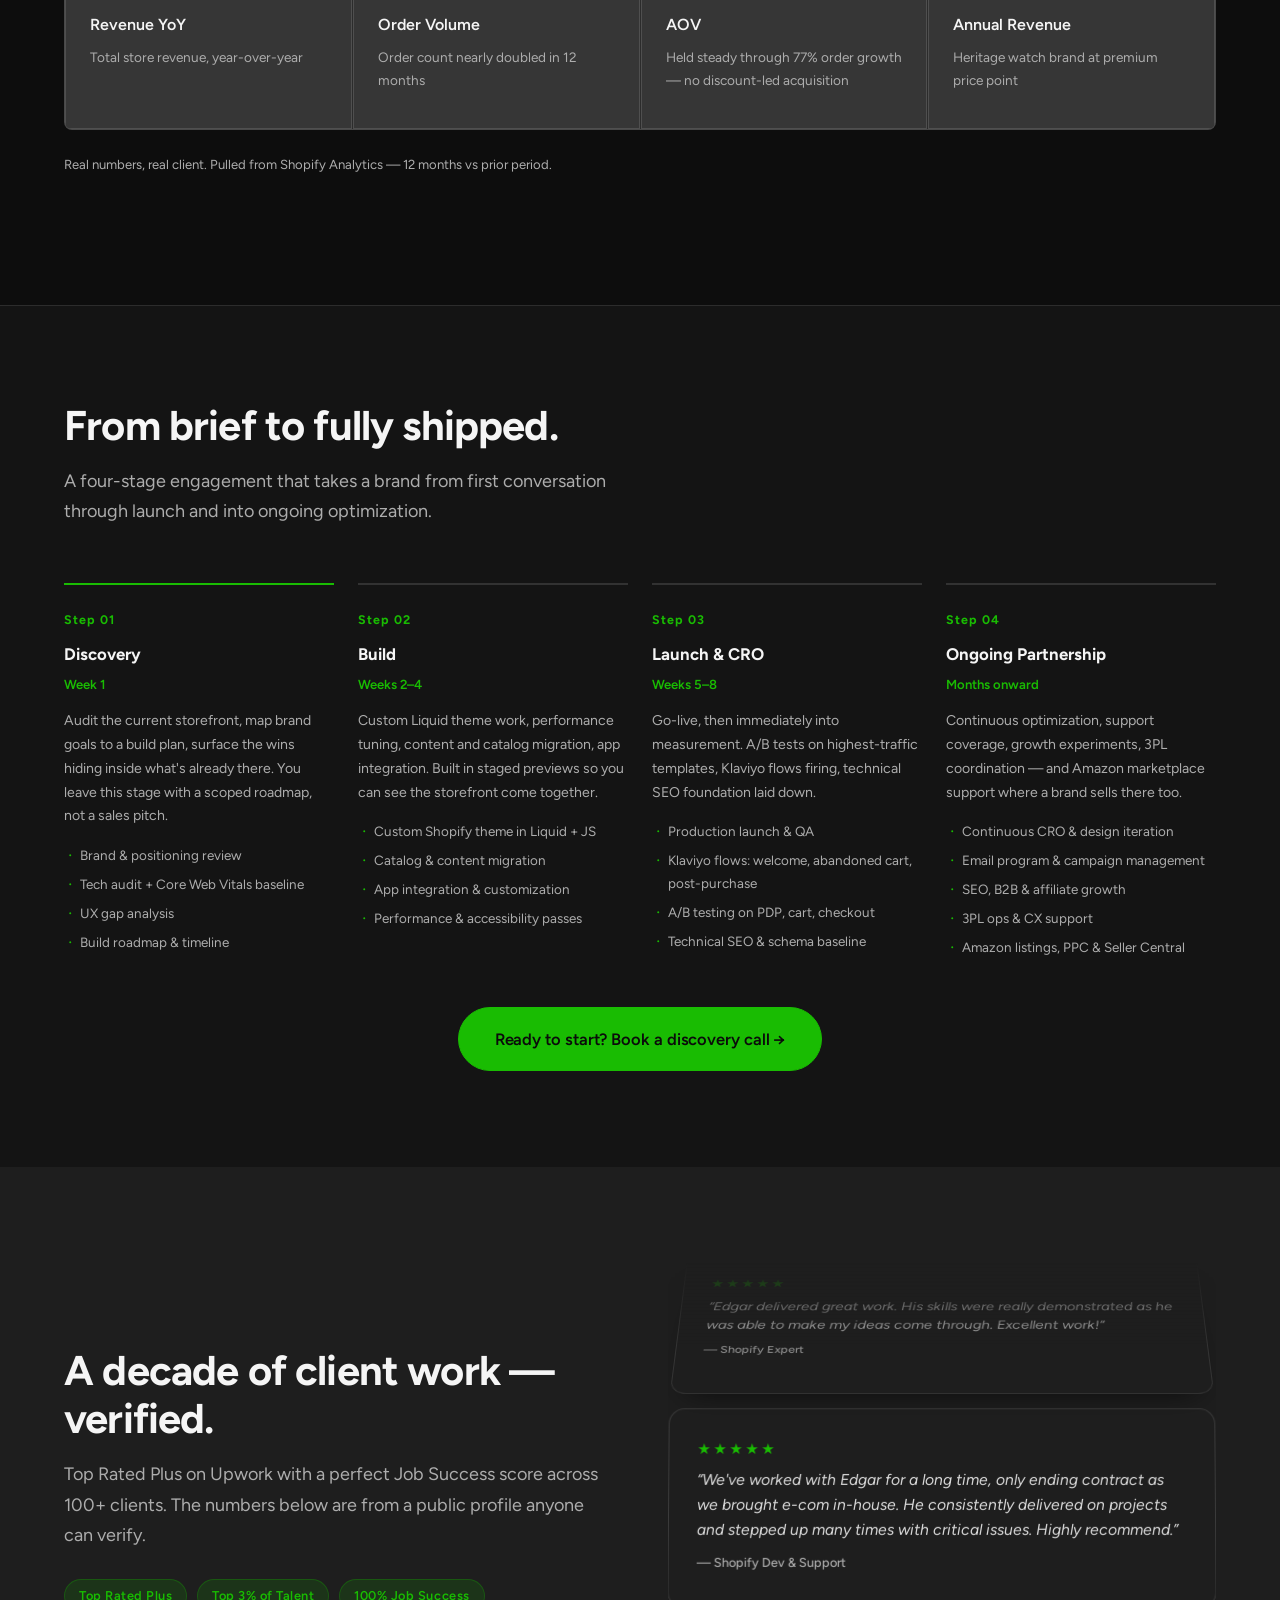
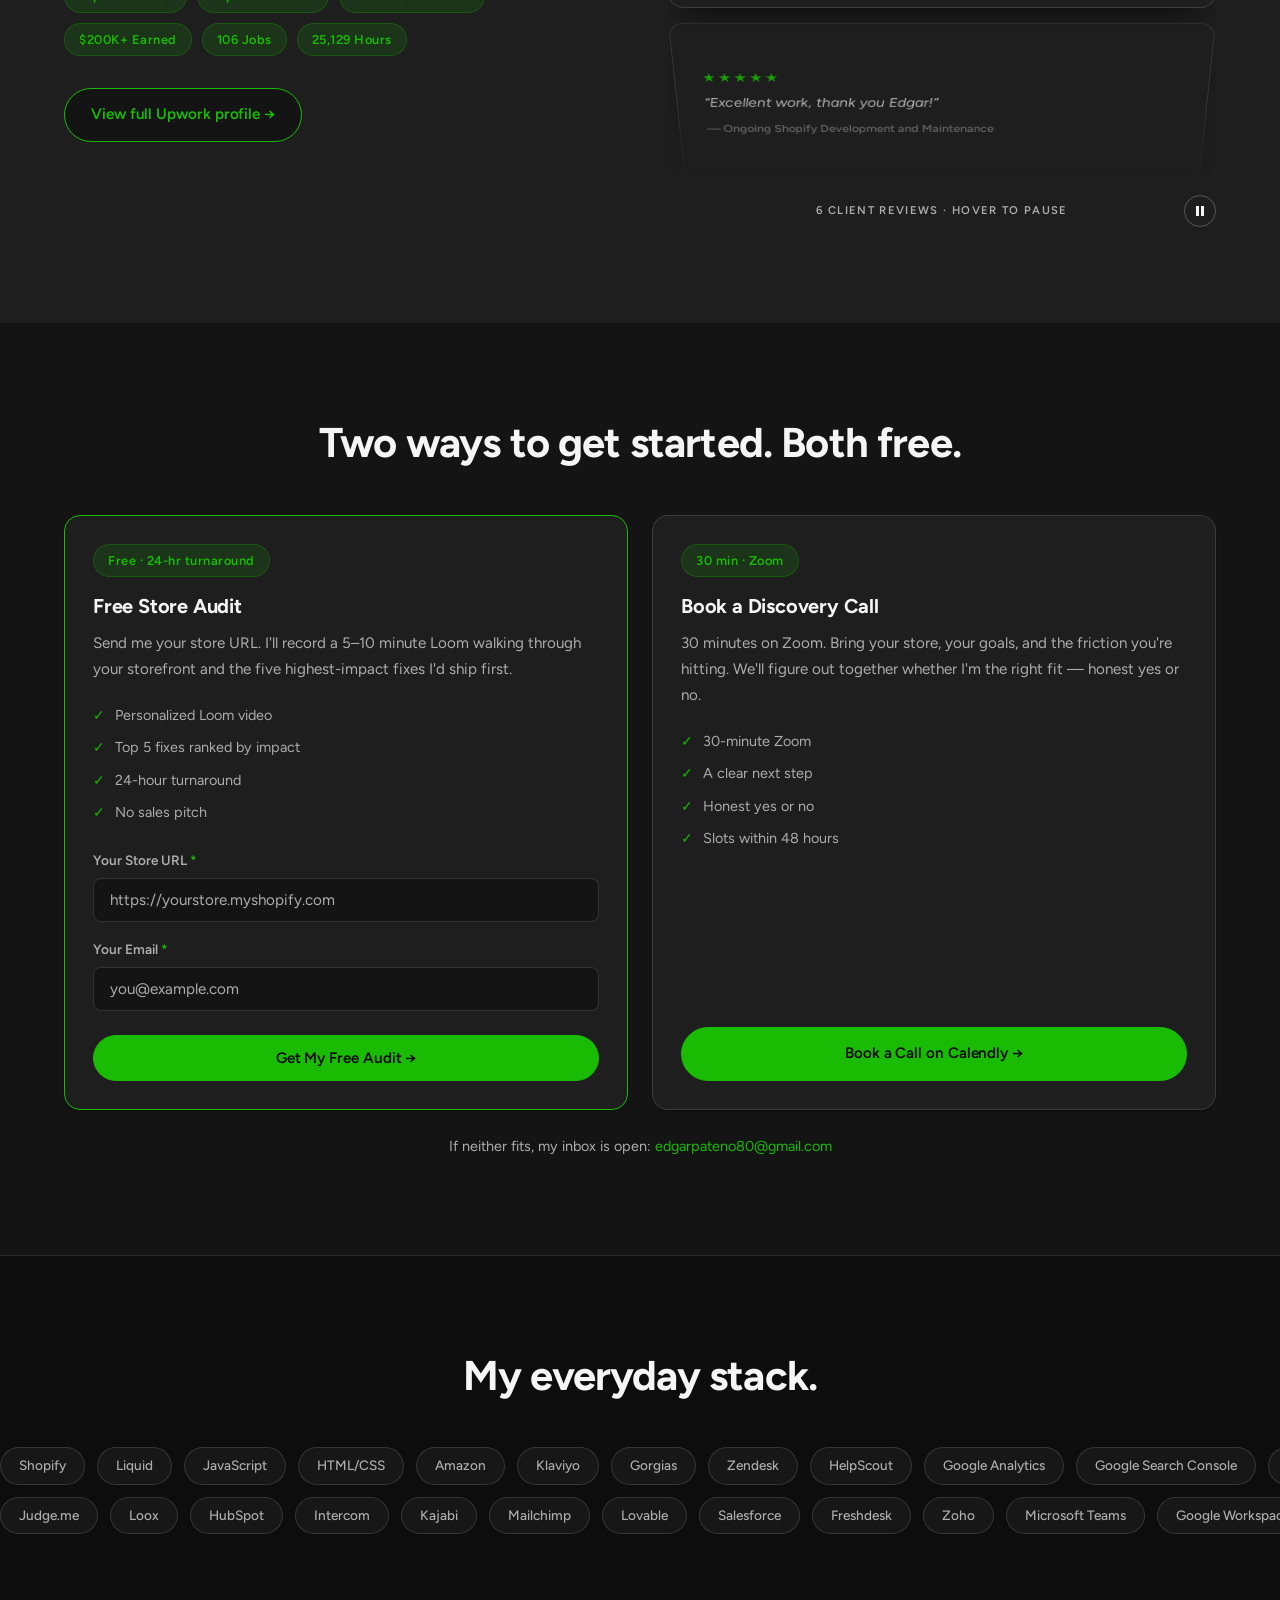
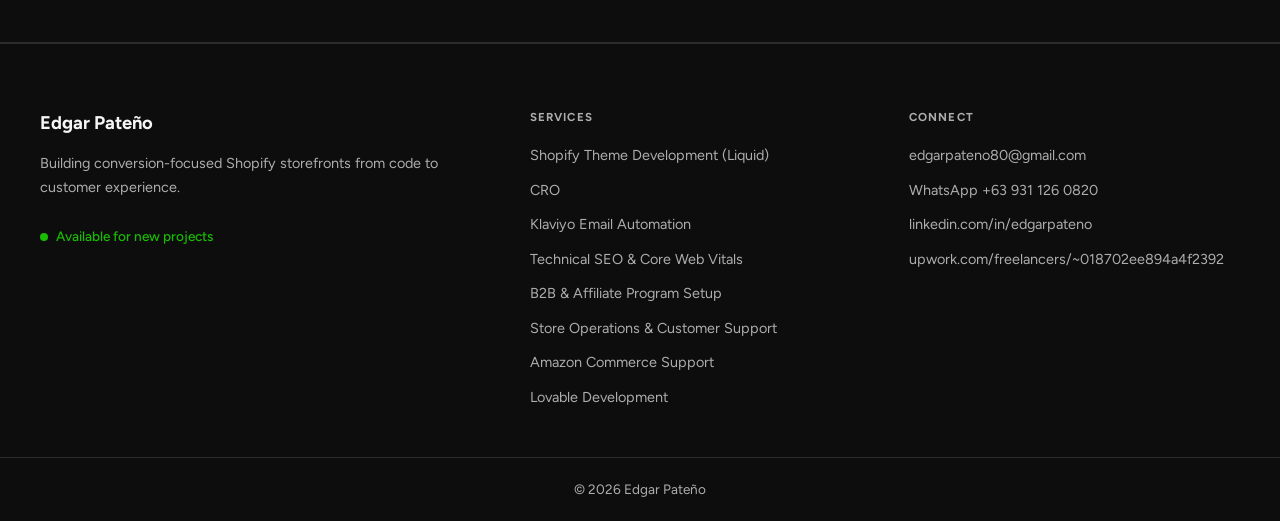
==== commit 2b789927: "Add web app & frontend specialization, rotating hero, and review wheel - Hero headline/intro rotate " ====
--- a/index.html
+++ b/index.html
@@ -4,8 +4,8 @@
   <meta charset="UTF-8">
   <meta name="viewport" content="width=device-width, initial-scale=1.0">
   <meta name="theme-color" content="#141414">
-  <title>Edgar Pateño — Shopify Developer & eCommerce Specialist</title>
-  <meta name="description" content="Shopify developer with 10+ years experience and 100+ stores built. Custom Liquid themes, CRO, Klaviyo email automation, technical SEO and Amazon Commerce support. Currently building at Magnum Nutraceuticals.">
+  <title>Edgar Pateño — Shopify Developer & Frontend Web App Developer</title>
+  <meta name="description" content="Shopify developer with 10+ years experience and 100+ stores built: custom Liquid themes, CRO, Klaviyo email, technical SEO and Amazon Commerce. I also build modern web apps in React, Vue, Angular or Svelte with TypeScript.">
   <link rel="preconnect" href="https://fonts.googleapis.com">
   <link rel="preconnect" href="https://fonts.gstatic.com" crossorigin>
   <link rel="preload" href="images/hero-magnum-fullpage.webp" as="image">
@@ -48,14 +48,33 @@
         <div class="hero__badge fi">
           <span class="pill"><span class="pill__dot">●</span> Available for new projects</span>
         </div>
-        <h1 class="hero__title fi fi-d1">
-          Shopify storefronts that <em>convert</em>, ship fast, and scale.
-        </h1>
-        <p class="hero__sub fi fi-d2">
-          I'm Edgar — a Shopify developer with 10+ years of hands-on work across 100+ stores, from Liquid theme builds and CRO to Klaviyo email and technical SEO. Right now I lead development at Magnum Nutraceuticals, and I support Amazon Commerce for brands selling on both channels.
-        </p>
+        <div class="hero-rotator fi fi-d1" data-interval="6500">
+          <div class="hero-rotator__slide is-active" id="hero-slide-shopify">
+            <h1 class="hero__title">
+              Shopify storefronts that <em>convert</em>, ship fast, and scale.
+            </h1>
+            <p class="hero__sub">
+              I'm Edgar — a Shopify developer with 10+ years of hands-on work across 100+ stores, from Liquid theme builds and CRO to Klaviyo email and technical SEO. Right now I lead development at Magnum Nutraceuticals, and I support Amazon Commerce for brands selling on both channels.
+            </p>
+          </div>
+          <div class="hero-rotator__slide" id="hero-slide-webapps" aria-hidden="true">
+            <p class="hero__title" role="heading" aria-level="2">
+              Web apps that look <em>polished</em>, load fast, and scale.
+            </p>
+            <p class="hero__sub">
+              I also build modern web applications — React, Vue, Angular or Svelte with TypeScript. Pixel-perfect from your designs, accessible, tuned for Core Web Vitals, and tested so they stay easy to extend as your business grows.
+            </p>
+          </div>
+          <div class="hero-rotator__tabs" role="group" aria-label="Choose a specialty">
+            <button type="button" class="hero-rotator__tab is-active" aria-pressed="true" aria-controls="hero-slide-shopify">Shopify</button>
+            <button type="button" class="hero-rotator__tab" aria-pressed="false" aria-controls="hero-slide-webapps">Web Apps</button>
+          </div>
+        </div>
         <div class="hero__actions fi fi-d3">
-          <a href="#audit" class="btn btn--primary btn--lg">Get a Free Store Audit →</a>
+          <span class="hero-cta-swap">
+            <a href="#audit" class="btn btn--primary btn--lg is-active" data-rotator-cta="0">Get a Free Store Audit →</a>
+            <a href="https://calendly.com/edgarpateno" class="btn btn--primary btn--lg" data-rotator-cta="1" target="_blank" rel="noopener" aria-hidden="true" tabindex="-1">Book a Free Call →</a>
+          </span>
           <a href="work.html" class="btn btn--secondary btn--lg">See My Work</a>
         </div>
         <div class="hero__stats fi fi-d4">
@@ -82,6 +101,7 @@
           <span class="tag">Technical SEO</span>
           <span class="tag">B2B &amp; Wholesale</span>
           <span class="tag">Amazon Commerce</span>
+          <span class="tag">Web Apps &amp; Frontend</span>
         </div>
       </div>
       <div class="hero__visual">
@@ -158,6 +178,55 @@
   </div>
 </section>
 
+<!-- ── FRONTEND / WEB APPS ─────────────────────────────────── -->
+<section class="section" id="frontend" style="border-top:1px solid var(--border)">
+  <div class="container">
+    <div class="results__header">
+      <div class="sec-label fi"><span class="pill">Beyond Shopify</span></div>
+      <h2 class="sec-title fi fi-d1">Modern web apps, built to last.</h2>
+      <p class="sec-sub fi fi-d2">
+        The same care I put into storefronts, applied to web applications: polished design, practical functionality, fast load times, and code that's easy to test and extend as a business grows.
+      </p>
+    </div>
+    <div class="svc-grid svc-grid--3">
+      <div class="fi svc-card">
+        <div class="svc-card__num">01</div>
+        <h3 class="svc-card__title">Web Application &amp; Frontend Development</h3>
+        <ul class="svc-card__list">
+          <li>Responsive web apps in React, Vue, Angular, or Svelte</li>
+          <li>JavaScript and TypeScript development</li>
+          <li>Pixel-perfect implementation of UI designs</li>
+          <li>Reusable component libraries and design systems</li>
+          <li>API integration and application state management</li>
+        </ul>
+      </div>
+      <div class="fi fi-d1 svc-card">
+        <div class="svc-card__num">02</div>
+        <h3 class="svc-card__title">Performance &amp; User Experience</h3>
+        <ul class="svc-card__list">
+          <li>Core Web Vitals analysis and optimization</li>
+          <li>Smooth animations and purposeful micro-interactions</li>
+          <li>Progressive Web Apps with offline capabilities</li>
+          <li>Bundle size optimization, code splitting, and lazy loading</li>
+          <li>Clear loading states, error messages, and feedback</li>
+        </ul>
+      </div>
+      <div class="fi fi-d2 svc-card">
+        <div class="svc-card__num">03</div>
+        <h3 class="svc-card__title">Code Quality, Testing &amp; Scalability</h3>
+        <ul class="svc-card__list">
+          <li>TypeScript and modern development tooling</li>
+          <li>Unit and integration testing of critical user journeys</li>
+          <li>Maintainable component architecture</li>
+          <li>Consistent error handling and recovery flows</li>
+          <li>Automated testing and CI/CD for frontend deployments</li>
+        </ul>
+      </div>
+    </div>
+    <a href="services.html#frontend" class="about__link fi" style="display:inline-block;margin-top:32px">See all web app &amp; frontend services →</a>
+  </div>
+</section>
+
 <!-- ── THE RECORD ──────────────────────────────────────────── -->
 <section class="section section--dark" id="results">
   <div class="container">
@@ -271,54 +340,71 @@
 <!-- ── UPWORK TRUST ────────────────────────────────────────── -->
 <section class="section section--surface" id="trust">
   <div class="container">
-    <div style="margin-bottom:48px">
-      <h2 class="fi">A decade of client work — verified.</h2>
-      <p class="sec-sub fi fi-d1" style="margin-top:16px">
-        Top Rated Plus on Upwork with a perfect Job Success score across 100+ clients. The numbers below are from a public profile anyone can verify.
-      </p>
-    </div>
-    <div class="trust__pills fi">
-      <span class="pill">Top Rated Plus</span>
-      <span class="pill">Top 3% of Talent</span>
-      <span class="pill">100% Job Success</span>
-      <span class="pill">$200K+ Earned</span>
-      <span class="pill">106 Jobs</span>
-      <span class="pill">25,129 Hours</span>
-    </div>
-    <div class="testimonials__grid">
-      <div class="card testimonial fi">
-        <div class="testimonial__stars">★★★★★</div>
-        <p class="testimonial__text">"We've worked with Edgar for a long time, only ending contract as we brought e-com in-house. He consistently delivered on projects and stepped up many times with critical issues. Highly recommend."</p>
-        <div class="testimonial__source">— Shopify Dev &amp; Support</div>
-      </div>
-      <div class="card testimonial fi fi-d1">
-        <div class="testimonial__stars">★★★★★</div>
-        <p class="testimonial__text">"Excellent work, thank you Edgar!"</p>
-        <div class="testimonial__source">— Ongoing Shopify Development and Maintenance</div>
-      </div>
-      <div class="card testimonial fi fi-d2">
-        <div class="testimonial__stars">★★★★★</div>
-        <p class="testimonial__text">"Edgar is very knowledgeable. He communicates efficiently and takes time to understand customer needs. I highly recommend him and will continue working with him."</p>
-        <div class="testimonial__source">— Shopify Modifications</div>
-      </div>
-      <div class="card testimonial fi fi-d1">
-        <div class="testimonial__stars">★★★★★</div>
-        <p class="testimonial__text">"Edgar was a pleasure to work with. He quickly understood our requirements, provided quality feedback and was very cooperative with implementing changes as the site evolved. Thanks again!"</p>
-        <div class="testimonial__source">— Ecommerce Website</div>
-      </div>
-      <div class="card testimonial fi fi-d2">
-        <div class="testimonial__stars">★★★★★</div>
-        <p class="testimonial__text">"He designed and managed my Shopify store seamlessly. Very knowledgeable and reliable. I highly recommend him."</p>
-        <div class="testimonial__source">— Store Management</div>
-      </div>
-      <div class="card testimonial fi fi-d3">
-        <div class="testimonial__stars">★★★★★</div>
-        <p class="testimonial__text">"Edgar delivered great work. His skills were really demonstrated as he was able to make my ideas come through. Excellent work!"</p>
-        <div class="testimonial__source">— Shopify Expert</div>
-      </div>
-    </div>
-    <div class="fi" style="text-align:center">
-      <a href="https://www.upwork.com/freelancers/~018702ee894a4f2392" class="btn btn--secondary" target="_blank" rel="noopener">View full Upwork profile →</a>
+    <div class="trust__split">
+      <div class="trust__intro">
+        <h2 class="fi">A decade of client work — verified.</h2>
+        <p class="sec-sub fi fi-d1" style="margin-top:16px">
+          Top Rated Plus on Upwork with a perfect Job Success score across 100+ clients. The numbers below are from a public profile anyone can verify.
+        </p>
+        <div class="trust__pills fi fi-d2">
+          <span class="pill">Top Rated Plus</span>
+          <span class="pill">Top 3% of Talent</span>
+          <span class="pill">100% Job Success</span>
+          <span class="pill">$200K+ Earned</span>
+          <span class="pill">106 Jobs</span>
+          <span class="pill">25,129 Hours</span>
+        </div>
+        <a href="https://www.upwork.com/freelancers/~018702ee894a4f2392" class="btn btn--secondary fi fi-d3" target="_blank" rel="noopener">View full Upwork profile →</a>
+      </div>
+
+      <div class="rwheel fi fi-d1" data-rwheel
+           data-hint-mouse="6 client reviews · hover to pause"
+           data-hint-touch="6 client reviews · tap a card to read"
+           data-hint-static="6 client reviews">
+        <div class="rwheel__view" role="region" aria-roledescription="rotating list" aria-label="Client reviews from Upwork" tabindex="0" data-rwheel-view>
+          <div class="rwheel__mask">
+            <ul class="rwheel__drum" role="list" data-rwheel-drum>
+            <li class="rwheel__card">
+              <span class="rwheel__stars" aria-hidden="true">★★★★★</span>
+              <q class="rwheel__text">We've worked with Edgar for a long time, only ending contract as we brought e-com in-house. He consistently delivered on projects and stepped up many times with critical issues. Highly recommend.</q>
+              <span class="rwheel__src">— Shopify Dev &amp; Support</span>
+            </li>
+            <li class="rwheel__card">
+              <span class="rwheel__stars" aria-hidden="true">★★★★★</span>
+              <q class="rwheel__text">Excellent work, thank you Edgar!</q>
+              <span class="rwheel__src">— Ongoing Shopify Development and Maintenance</span>
+            </li>
+            <li class="rwheel__card">
+              <span class="rwheel__stars" aria-hidden="true">★★★★★</span>
+              <q class="rwheel__text">Edgar is very knowledgeable. He communicates efficiently and takes time to understand customer needs. I highly recommend him and will continue working with him.</q>
+              <span class="rwheel__src">— Shopify Modifications</span>
+            </li>
+            <li class="rwheel__card">
+              <span class="rwheel__stars" aria-hidden="true">★★★★★</span>
+              <q class="rwheel__text">Edgar was a pleasure to work with. He quickly understood our requirements, provided quality feedback and was very cooperative with implementing changes as the site evolved. Thanks again!</q>
+              <span class="rwheel__src">— Ecommerce Website</span>
+            </li>
+            <li class="rwheel__card">
+              <span class="rwheel__stars" aria-hidden="true">★★★★★</span>
+              <q class="rwheel__text">He designed and managed my Shopify store seamlessly. Very knowledgeable and reliable. I highly recommend him.</q>
+              <span class="rwheel__src">— Store Management</span>
+            </li>
+            <li class="rwheel__card">
+              <span class="rwheel__stars" aria-hidden="true">★★★★★</span>
+              <q class="rwheel__text">Edgar delivered great work. His skills were really demonstrated as he was able to make my ideas come through. Excellent work!</q>
+              <span class="rwheel__src">— Shopify Expert</span>
+            </li>
+            </ul>
+          </div>
+        </div>
+        <div class="rwheel__foot">
+          <p class="rwheel__hint" data-rwheel-hint>6 client reviews</p>
+          <button type="button" class="rwheel__pause" data-rwheel-toggle aria-pressed="false" aria-label="Pause reviews" hidden>
+            <svg class="rwheel__ico-pause" width="12" height="12" viewBox="0 0 12 12" aria-hidden="true"><path d="M2 1h3v10H2zM7 1h3v10H7z" fill="currentColor"/></svg>
+            <svg class="rwheel__ico-play" width="12" height="12" viewBox="0 0 12 12" aria-hidden="true"><path d="M2.5 1l8 5-8 5z" fill="currentColor"/></svg>
+          </button>
+        </div>
+      </div>
     </div>
   </div>
 </section>
@@ -520,5 +606,6 @@
 
 <script src="nav.js"></script>
 <script src="nodefield.js" defer></script>
+<script src="rwheel.js" defer></script>
 </body>
 </html>
--- a/style.css
+++ b/style.css
@@ -669,23 +669,6 @@
 
 /* ─── UPWORK TRUST ───────────────────────────────────────── */
 .trust__pills { display: flex; flex-wrap: wrap; gap: 10px; margin-bottom: 48px; }
-.testimonials__grid {
-  display: grid;
-  grid-template-columns: repeat(3,1fr);
-  gap: 20px;
-  margin-bottom: 40px;
-}
-.testimonial { display: flex; flex-direction: column; }
-.testimonial__stars { color: var(--accent); font-size: .95rem; margin-bottom: 12px; letter-spacing: 3px; }
-.testimonial__text {
-  color: var(--muted);
-  font-size: .9rem;
-  flex: 1;
-  margin-bottom: 16px;
-  font-style: italic;
-  line-height: 1.65;
-}
-.testimonial__source { font-size: .8rem; color: var(--muted); font-weight: 500; }
 
 /* ─── CTA SPLIT ──────────────────────────────────────────── */
 .cta-split__grid {
@@ -1254,7 +1237,6 @@
   .about__photo         { max-width: 380px; }
   .results__grid        { grid-template-columns: repeat(2,1fr); }
   .process__grid        { grid-template-columns: repeat(2,1fr); }
-  .testimonials__grid   { grid-template-columns: repeat(2,1fr); }
   .skill-block__inner   { grid-template-columns: 1fr; }
   .skill-block--flip .skill-block__visual { order: 0; }
   .case-study__inner    { grid-template-columns: 1fr; }
@@ -1277,7 +1259,6 @@
   .hero__stats       { grid-template-columns: repeat(2,1fr); }
   .results__grid     { grid-template-columns: 1fr 1fr; }
   .process__grid     { grid-template-columns: 1fr; }
-  .testimonials__grid { grid-template-columns: 1fr; }
   .cta-split__grid   { grid-template-columns: 1fr; }
   .pillars__grid     { grid-template-columns: 1fr; }
   .timeline::before  { left: 0; }
@@ -1307,3 +1288,222 @@
   .track__count { width: 100%; }
   .svc-card { padding: 24px 20px; }
 }
+
+/* ─── HERO ROTATOR (Shopify ⇄ Web Apps) ───────────────────── */
+/* Both slides share one grid cell, so the block is always as tall as the
+   longer slide: the swap never shifts the buttons/stats below it. */
+.hero-rotator { display: grid; margin-bottom: 36px; }
+.hero-rotator__slide {
+  grid-area: 1 / 1;
+  opacity: 0;
+  transform: translateY(10px);
+  filter: blur(6px);
+  visibility: hidden;
+  transition: opacity .7s ease, transform .7s ease, filter .7s ease, visibility 0s linear .7s;
+}
+.hero-rotator__slide.is-active {
+  opacity: 1;
+  transform: none;
+  filter: none;
+  visibility: visible;
+  transition: opacity .7s ease .15s, transform .7s ease .15s, filter .7s ease .15s, visibility 0s;
+}
+.hero-rotator .hero__title {
+  font-size: clamp(2.25rem, 5.2vw, 3.8rem);
+  font-weight: 700;
+  line-height: 1.06;
+  letter-spacing: -.025em;
+}
+.hero-rotator .hero__sub { margin-bottom: 0; }
+.hero-rotator__tabs {
+  grid-area: 2 / 1;
+  display: flex;
+  gap: 8px;
+  margin-top: 24px;
+}
+.hero-rotator__tab {
+  position: relative;
+  overflow: hidden;
+  font: inherit;
+  font-size: .8rem;
+  font-weight: 600;
+  letter-spacing: .02em;
+  color: var(--muted);
+  background: transparent;
+  border: 1px solid var(--border);
+  border-radius: var(--radius-pill);
+  padding: 6px 14px;
+  cursor: pointer;
+  transition: color .2s, border-color .2s, background .2s;
+}
+.hero-rotator__tab:hover { color: var(--text); border-color: var(--border-str); }
+.hero-rotator__tab:focus-visible { outline: 2px solid var(--accent); outline-offset: 2px; }
+.hero-rotator__tab.is-active {
+  color: var(--accent);
+  border-color: rgba(25,188,2,.45);
+  background: var(--accent-sf);
+}
+/* progress bar on the active tab while autoplay runs */
+.hero-rotator__tab::after {
+  content: "";
+  position: absolute;
+  left: 0; bottom: 0;
+  height: 2px;
+  width: 100%;
+  background: var(--accent);
+  transform: scaleX(0);
+  transform-origin: left;
+}
+.hero-rotator.is-playing .hero-rotator__tab.is-active::after {
+  animation: rotator-progress var(--rotator-ms, 6500ms) linear forwards;
+}
+.hero-rotator.is-paused .hero-rotator__tab.is-active::after { animation-play-state: paused; }
+@keyframes rotator-progress { to { transform: scaleX(1); } }
+
+/* the hero's primary button swaps with the slide; both share one grid cell
+   so "See My Work" never shifts */
+.hero-cta-swap { display: inline-grid; }
+.hero-cta-swap > .btn {
+  grid-area: 1 / 1;
+  justify-content: center;
+  opacity: 0;
+  visibility: hidden;
+  transition: opacity .5s ease, visibility 0s linear .5s, background .2s, transform .2s;
+}
+.hero-cta-swap > .btn.is-active {
+  opacity: 1;
+  visibility: visible;
+  transition: opacity .5s ease .15s, visibility 0s, background .2s, transform .2s;
+}
+
+/* 3-up variant of the service grid (web apps track) */
+.svc-grid--3 { grid-template-columns: repeat(3, minmax(0, 1fr)); }
+.svc-card__intro { font-size: .93rem; color: var(--text); opacity: .85; margin: -4px 0 16px; line-height: 1.55; }
+@media (max-width: 960px) {
+  .svc-grid--3 { grid-template-columns: 1fr; }
+}
+
+/* ─── TRUST 50/50 + REVIEW WHEEL ─────────────────────────── */
+.trust__split {
+  display: grid;
+  grid-template-columns: minmax(0, 1fr) minmax(0, 1fr);
+  gap: 56px;
+  align-items: center;
+}
+.trust__intro .trust__pills { margin: 28px 0 32px; }
+
+/* Reviews: a 3D rolling drum once rwheel.js adds .is-live.
+   Without JS or with reduced motion it stays a plain scrollable list. */
+.rwheel { position: relative; }
+.rwheel__view { position: relative; outline: none; border-radius: var(--radius-lg); }
+.rwheel__view:focus-visible { outline: 2px solid var(--accent); outline-offset: 6px; }
+.rwheel__drum { margin: 0; padding: 0; list-style: none; display: grid; gap: 14px; }
+.rwheel__card {
+  position: relative;
+  display: flex;
+  flex-direction: column;
+  justify-content: center;
+  gap: 10px;
+  padding: 24px 28px;
+  background: #1E1E1E;               /* solid: the drum needs opaque cards */
+  border: 1px solid var(--border);
+  border-radius: var(--radius-lg);
+  box-shadow: 0 18px 30px -18px rgba(0,0,0,.8);
+}
+.rwheel__stars { color: var(--accent); font-size: .95rem; letter-spacing: 3px; line-height: 1; }
+.rwheel__text {
+  display: block;
+  color: var(--text);
+  opacity: .88;
+  font-size: .98rem;
+  font-style: italic;
+  line-height: 1.6;
+  quotes: "\201C" "\201D";
+}
+.rwheel__src { font-size: .8rem; color: var(--muted); font-weight: 500; }
+
+.rwheel:not(.is-live) .rwheel__view { max-height: 520px; overflow-y: auto; overscroll-behavior: contain; }
+.rwheel.is-live .rwheel__mask {
+  position: relative;
+  height: 520px;
+  perspective: 1400px;
+  -webkit-mask: linear-gradient(transparent 0, #000 16%, #000 84%, transparent 100%);
+          mask: linear-gradient(transparent 0, #000 16%, #000 84%, transparent 100%);
+}
+.rwheel.is-live.is-expanded .rwheel__mask { -webkit-mask: none; mask: none; }
+.rwheel.is-live .rwheel__drum {
+  position: absolute;
+  inset: 0;
+  display: block;
+  transform-style: preserve-3d;
+  will-change: transform;
+}
+.rwheel.is-live .rwheel__card {
+  position: absolute;
+  left: 0; right: 0;
+  top: 50%;
+  height: var(--qh, 200px);
+  margin-top: calc(var(--qh, 200px) / -2);
+  -webkit-backface-visibility: hidden;
+          backface-visibility: hidden;
+  cursor: pointer;
+}
+.rwheel.is-live .rwheel__text {
+  display: -webkit-box;
+  -webkit-line-clamp: 3;
+  -webkit-box-orient: vertical;
+  overflow: hidden;
+}
+.rwheel.is-live .rwheel__card.is-expanded { height: auto; min-height: var(--qh, 200px); border-color: rgba(25,188,2,.45); }
+.rwheel.is-live .rwheel__card.is-expanded .rwheel__text { display: block; -webkit-line-clamp: unset; overflow: visible; }
+.rwheel__more {
+  display: none;
+  position: absolute;
+  right: 28px; bottom: 14px;
+  font-size: .68rem;
+  font-weight: 700;
+  letter-spacing: .1em;
+  text-transform: uppercase;
+  color: var(--accent);
+}
+.rwheel.is-live .rwheel__card.is-clamped:not(.is-expanded) .rwheel__more { display: block; }
+
+.rwheel__foot { position: relative; display: flex; align-items: center; justify-content: center; min-height: 32px; margin-top: 12px; }
+.rwheel__hint {
+  font-size: .7rem;
+  font-weight: 600;
+  letter-spacing: .12em;
+  text-transform: uppercase;
+  color: var(--muted);
+  text-align: center;
+  padding: 0 44px;
+}
+.rwheel__pause {
+  position: absolute;
+  right: 0; top: 50%;
+  transform: translateY(-50%);
+  width: 32px; height: 32px;
+  display: grid;
+  place-items: center;
+  border: 1px solid var(--border-str);
+  border-radius: 50%;
+  background: transparent;
+  color: var(--text);
+  cursor: pointer;
+  transition: border-color .2s, color .2s;
+}
+.rwheel__pause:hover { border-color: var(--accent); color: var(--accent); }
+.rwheel__pause:focus-visible { outline: 2px solid var(--accent); outline-offset: 2px; }
+.rwheel__pause[hidden] { display: none; }
+.rwheel__ico-play { display: none; }
+.rwheel__pause[aria-pressed="true"] .rwheel__ico-play { display: block; }
+.rwheel__pause[aria-pressed="true"] .rwheel__ico-pause { display: none; }
+
+@media (max-width: 960px) {
+  .trust__split { grid-template-columns: 1fr; gap: 40px; }
+}
+@media (max-width: 640px) {
+  .rwheel.is-live .rwheel__mask { height: 440px; }
+  .rwheel__card { padding: 20px 22px; }
+  .rwheel__text { font-size: .93rem; }
+}
